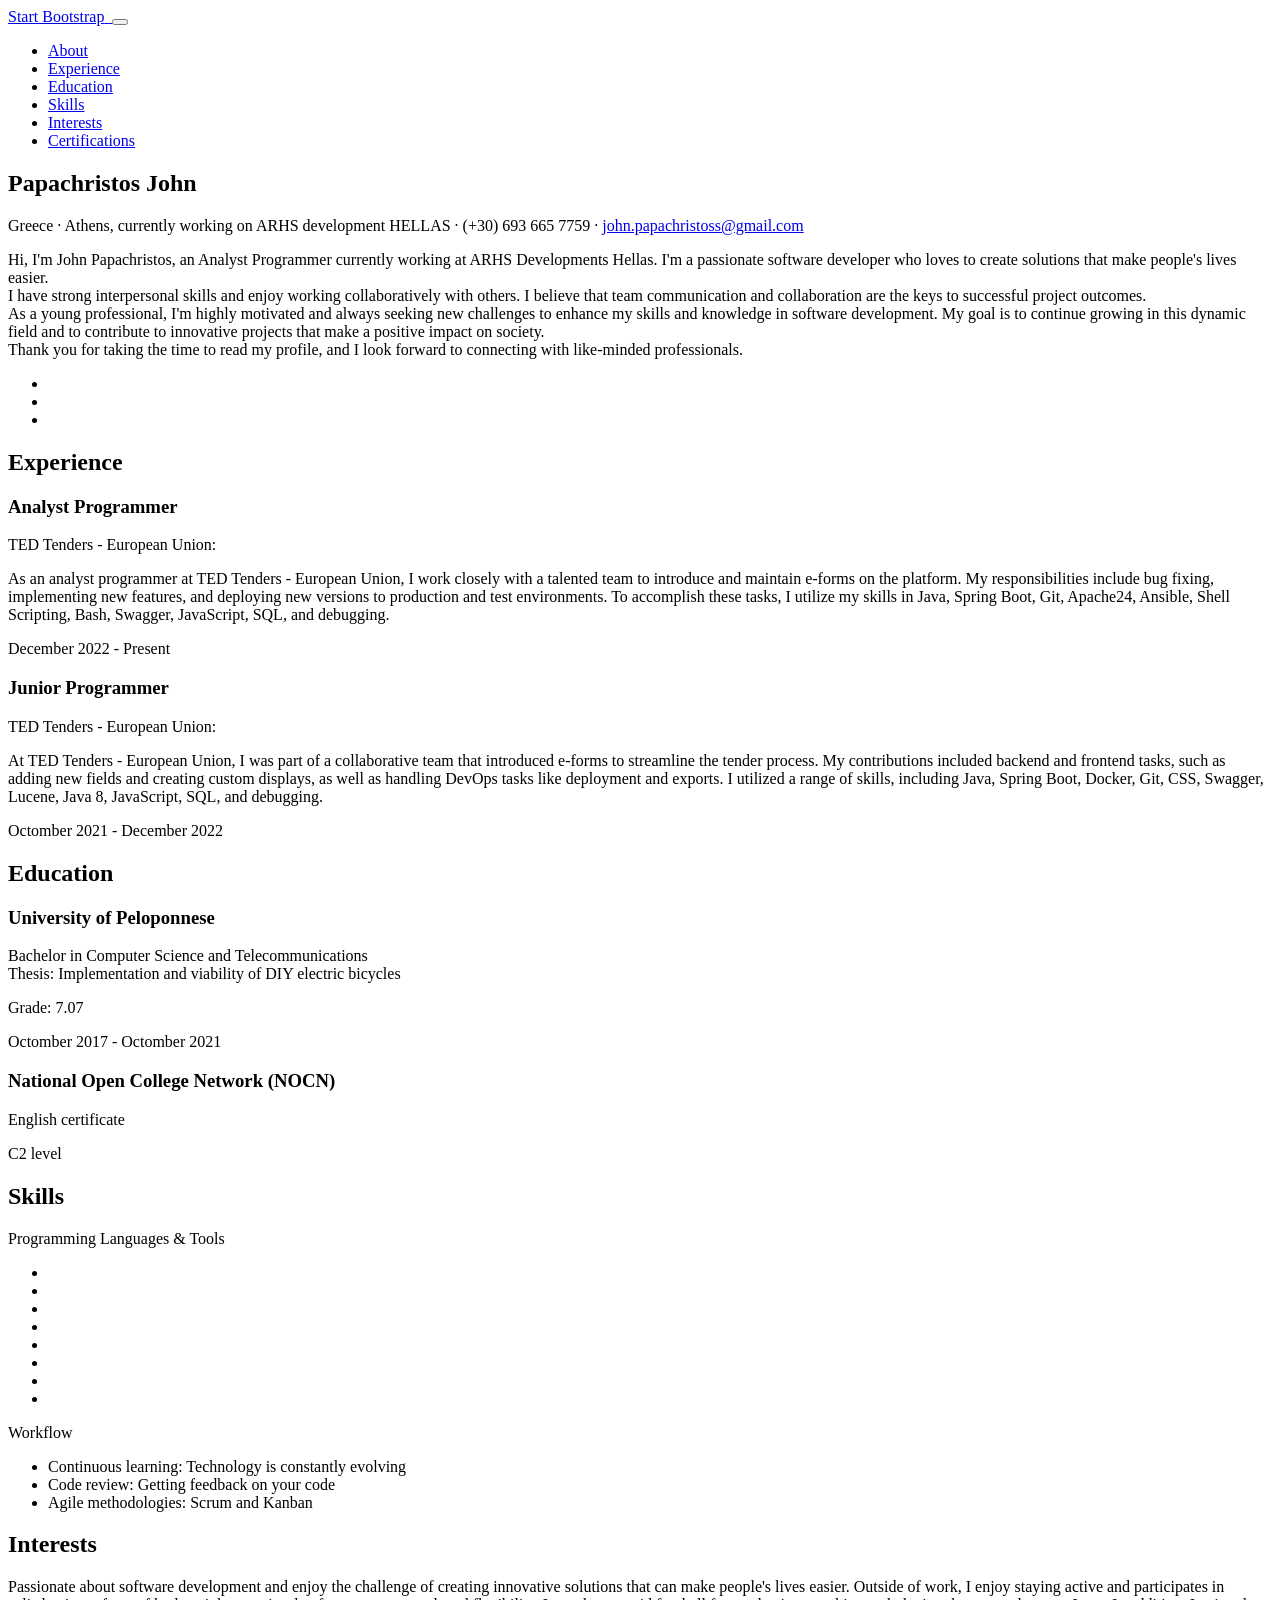
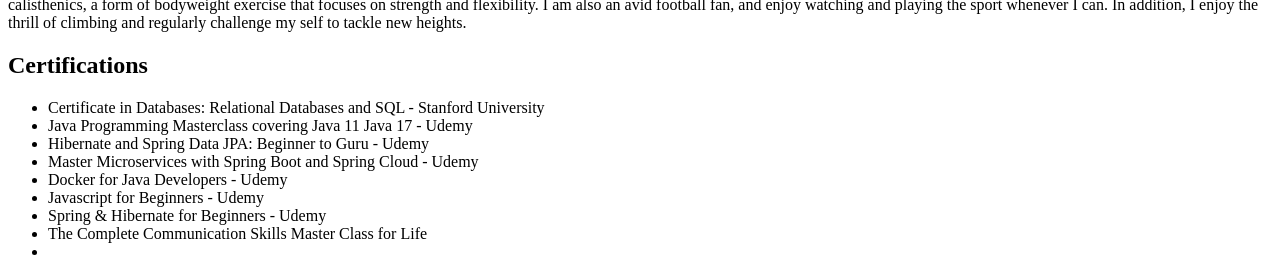
==== index.html @ 92bf46fe "Add files via upload" ====
<!DOCTYPE html>
<html lang="en">

  <head>

    <meta charset="utf-8">
    <meta name="viewport" content="width=device-width, initial-scale=1, shrink-to-fit=no">
    <meta name="description" content="">
    <meta name="author" content="">

    <link rel="shortcut icon" href="img/Header.png" type="image/png"/>
	<title>John Papachristos</title>

    <!-- Bootstrap core CSS -->
    <link href="vendor/bootstrap/css/bootstrap.min.css" rel="stylesheet">

    <!-- Custom fonts for this template -->
    <link href="https://fonts.googleapis.com/css?family=Saira+Extra+Condensed:100,200,300,400,500,600,700,800,900" rel="stylesheet">
    <link href="https://fonts.googleapis.com/css?family=Open+Sans:300,300i,400,400i,600,600i,700,700i,800,800i" rel="stylesheet">
    <link href="vendor/font-awesome/css/font-awesome.min.css" rel="stylesheet">
    <link href="vendor/devicons/css/devicons.min.css" rel="stylesheet">
    <link href="vendor/simple-line-icons/css/simple-line-icons.css" rel="stylesheet">

    <!-- Custom styles for this template -->
    <link href="css/resume.min.css" rel="stylesheet">

  </head>

  <body id="page-top">

    <nav class="navbar navbar-expand-lg navbar-dark bg-primary fixed-top" id="sideNav">
      <a class="navbar-brand js-scroll-trigger" href="#page-top">
        <span class="d-block d-lg-none">Start Bootstrap</span>
        <span class="d-none d-lg-block">
          <img class="img-fluid img-profile rounded-circle mx-auto mb-2" src="img/profile.jpg" alt="">
        </span>
      </a>
      <button class="navbar-toggler" type="button" data-toggle="collapse" data-target="#navbarSupportedContent" aria-controls="navbarSupportedContent" aria-expanded="false" aria-label="Toggle navigation">
        <span class="navbar-toggler-icon"></span>
      </button>
      <div class="collapse navbar-collapse" id="navbarSupportedContent">
        <ul class="navbar-nav">
          <li class="nav-item">
            <a class="nav-link js-scroll-trigger" href="#about">About</a>
          </li>
          <li class="nav-item">
            <a class="nav-link js-scroll-trigger" href="#experience">Experience</a>
          </li>
          <li class="nav-item">
            <a class="nav-link js-scroll-trigger" href="#education">Education</a>
          </li>
          <li class="nav-item">
            <a class="nav-link js-scroll-trigger" href="#skills">Skills</a>
          </li>
          <li class="nav-item">
            <a class="nav-link js-scroll-trigger" href="#interests">Interests</a>
          </li>
          <li class="nav-item">
            <a class="nav-link js-scroll-trigger" href="#awards">Certifications</a>
          </li>
        </ul>
      </div>
    </nav>

    <div class="container-fluid p-0">

      <section class="resume-section p-3 p-lg-5 d-flex d-column" id="about">
        <div class="my-auto">
          <h1 class="mb-0">Papachristos
            <span class="text-primary">John</span>
          </h1>
          <div class="subheading mb-5">Greece · Athens, currently working on ARHS development HELLAS · (+30) 693 665 7759 ·
            <a href="mailto:name@email.com">john.papachristoss@gmail.com</a>
          </div>
          <p class="mb-5">Hi, I'm John Papachristos, an Analyst Programmer currently working at ARHS Developments Hellas. I'm a passionate software developer who loves to create solutions that make people's lives easier.<br>
			I have strong interpersonal skills and enjoy working collaboratively with others. I believe that team communication and collaboration are the keys to successful project outcomes.<br>
			As a young professional, I'm highly motivated and always seeking new challenges to enhance my skills and knowledge in software development. My goal is to continue growing in this dynamic field and to contribute to innovative projects that make a positive impact on society.<br>
			Thank you for taking the time to read my profile, and I look forward to connecting with like-minded professionals.</p>
          <ul class="list-inline list-social-icons mb-0">
            <li class="list-inline-item">
              <a href="https://twitter.com/JohnPapachrist9">
                <span class="fa-stack fa-lg">
                  <i class="fa fa-circle fa-stack-2x"></i>
                  <i class="fa fa-twitter fa-stack-1x fa-inverse"></i>
                </span>
              </a>
            </li>
            <li class="list-inline-item">
              <a href="https://www.linkedin.com/in/john-papachristos-a7b620218/">
                <span class="fa-stack fa-lg">
                  <i class="fa fa-circle fa-stack-2x"></i>
                  <i class="fa fa-linkedin fa-stack-1x fa-inverse"></i>
                </span>
              </a>
            </li>
            <li class="list-inline-item">
              <a href="https://github.com/JohnPapachristos">
                <span class="fa-stack fa-lg">
                  <i class="fa fa-circle fa-stack-2x"></i>
                  <i class="fa fa-github fa-stack-1x fa-inverse"></i>
                </span>
              </a>
            </li>
          </ul>
        </div>
      </section>

      <section class="resume-section p-3 p-lg-5 d-flex flex-column" id="experience">
        <div class="my-auto">
          <h2 class="mb-5">Experience</h2>

          <div class="resume-item d-flex flex-column flex-md-row mb-5">
            <div class="resume-content mr-auto">
              <h3 class="mb-0">Analyst Programmer</h3>
              <div class="subheading mb-3">TED Tenders - European Union:</div>
              <p>As an analyst programmer at TED Tenders - European Union, I work closely with a talented team to introduce and maintain e-forms on the platform. My responsibilities include bug fixing, implementing new features, and deploying new versions to production and test environments. To accomplish these tasks, I utilize my skills in Java, Spring Boot, Git, Apache24, Ansible, Shell Scripting, Bash, Swagger, JavaScript, SQL, and debugging.</p>
            </div>
            <div class="resume-date text-md-right">
              <span class="text-primary">December 2022 - Present</span>
            </div>
          </div>

          <div class="resume-item d-flex flex-column flex-md-row mb-5">
            <div class="resume-content mr-auto">
              <h3 class="mb-0">Junior Programmer</h3>
              <div class="subheading mb-3">TED Tenders - European Union:</div>
              <p>At TED Tenders - European Union, I was part of a collaborative team that introduced e-forms to streamline the tender process. My contributions included backend and frontend tasks, such as adding new fields and creating custom displays, as well as handling DevOps tasks like deployment and exports. I utilized a range of skills, including Java, Spring Boot, Docker, Git, CSS, Swagger, Lucene, Java 8, JavaScript, SQL, and debugging.</p>
            </div>
            <div class="resume-date text-md-right">
              <span class="text-primary">Octomber 2021 - December 2022</span>
            </div>
          </div>
		  
        </div>

      </section>

      <section class="resume-section p-3 p-lg-5 d-flex flex-column" id="education">
        <div class="my-auto">
          <h2 class="mb-5">Education</h2>

          <div class="resume-item d-flex flex-column flex-md-row mb-5">
            <div class="resume-content mr-auto">
              <h3 class="mb-0">University of Peloponnese</h3>
              <div class="subheading mb-3">Bachelor in Computer Science and Telecommunications</div>
              <div>Thesis: Implementation and viability of DIY electric bicycles</div>
              <p>Grade: 7.07</p>
            </div>
            <div class="resume-date text-md-right">
              <span class="text-primary">Octomber 2017 - Octomber 2021</span>
            </div>
          </div>

          <div class="resume-item d-flex flex-column flex-md-row">
            <div class="resume-content mr-auto">
              <h3 class="mb-0">National Open College Network (NOCN)</h3>
              <div class="subheading mb-3">English certificate</div>
              <p>C2 level</p>
            </div>
          </div>

        </div>
      </section>

      <section class="resume-section p-3 p-lg-5 d-flex flex-column" id="skills">
        <div class="my-auto">
          <h2 class="mb-5">Skills</h2>

          <div class="subheading mb-3">Programming Languages &amp; Tools</div>
          <ul class="list-inline list-icons">
			<li class="list-inline-item">
              <i class="devicons devicons-java"></i>
            </li>
			<li class="list-inline-item">
              <i class="devicons devicons-mysql"></i>
            </li>
            <li class="list-inline-item">
              <i class="devicons devicons-html5"></i>
            </li>
            <li class="list-inline-item">
              <i class="devicons devicons-css3"></i>
            </li>
            <li class="list-inline-item">
              <i class="devicons devicons-javascript"></i>
            </li>
            <li class="list-inline-item">
              <i class="devicons devicons-jquery"></i>
            </li>
			<li class="list-inline-item">
              <i class="devicons devicons-eclipse"></i>
            </li>
			<li class="list-inline-item">
              <i class="devicons devicons-intellij"></i>
            </li>
          </ul>

          <div class="subheading mb-3">Workflow</div>
          <ul class="fa-ul mb-0">
            <li>
              <i class="fa-li fa fa-check"></i>
              Continuous learning: Technology is constantly evolving</li>
            <li>
              <i class="fa-li fa fa-check"></i>
              Code review: Getting feedback on your code</li>
            <li>
              <i class="fa-li fa fa-check"></i>
              Agile methodologies: Scrum and Kanban</li>
          </ul>
        </div>
      </section>

      <section class="resume-section p-3 p-lg-5 d-flex flex-column" id="interests">
        <div class="my-auto">
          <h2 class="mb-5">Interests</h2>
          <p>Passionate about software development and enjoy the challenge of creating innovative solutions that can make people's lives easier. Outside of work, I enjoy staying active and participates in calisthenics, a form of bodyweight exercise that focuses on strength and flexibility. I am also an avid football fan, and enjoy watching and playing the sport whenever I can. In addition, I enjoy the thrill of climbing and regularly challenge my self to tackle new heights.</p>
        </div>
      </section>

      <section class="resume-section p-3 p-lg-5 d-flex flex-column" id="awards">
        <div class="my-auto">
          <h2 class="mb-5">Certifications</h2>
          <ul class="fa-ul mb-0">
            <li>
              <i class="fa-li fa fa-trophy text-warning"></i>
              Certificate in Databases: Relational Databases and SQL - Stanford University</li>
            <li>
              <i class="fa-li fa fa-trophy text-warning"></i>
              Java Programming Masterclass covering Java 11 Java 17 - Udemy</li>
			 <li>
			  <i class="fa-li fa fa-trophy text-warning"></i>
              Hibernate and Spring Data JPA: Beginner to Guru - Udemy</li>
			 <li>
              <i class="fa-li fa fa-trophy text-warning"></i>
              Master Microservices with Spring Boot and Spring Cloud - Udemy</li>
			 <li>
              <i class="fa-li fa fa-trophy text-warning"></i>
              Docker for Java Developers - Udemy</li>
			 <li>
              <i class="fa-li fa fa-trophy text-warning"></i>
              Javascript for Beginners - Udemy</li>
			  <li>
              <i class="fa-li fa fa-trophy text-warning"></i>
              Spring & Hibernate for Beginners - Udemy</li>
			  <li>
              <i class="fa-li fa fa-trophy text-warning"></i>
              The Complete Communication Skills Master Class for Life</li>
			  <li>
          </ul>
        </div>
      </section>

    </div>

    <!-- Bootstrap core JavaScript -->
    <script src="vendor/jquery/jquery.min.js"></script>
    <script src="vendor/bootstrap/js/bootstrap.bundle.min.js"></script>

    <!-- Plugin JavaScript -->
    <script src="vendor/jquery-easing/jquery.easing.min.js"></script>

    <!-- Custom scripts for this template -->
    <script src="js/resume.min.js"></script>

  </body>

</html>
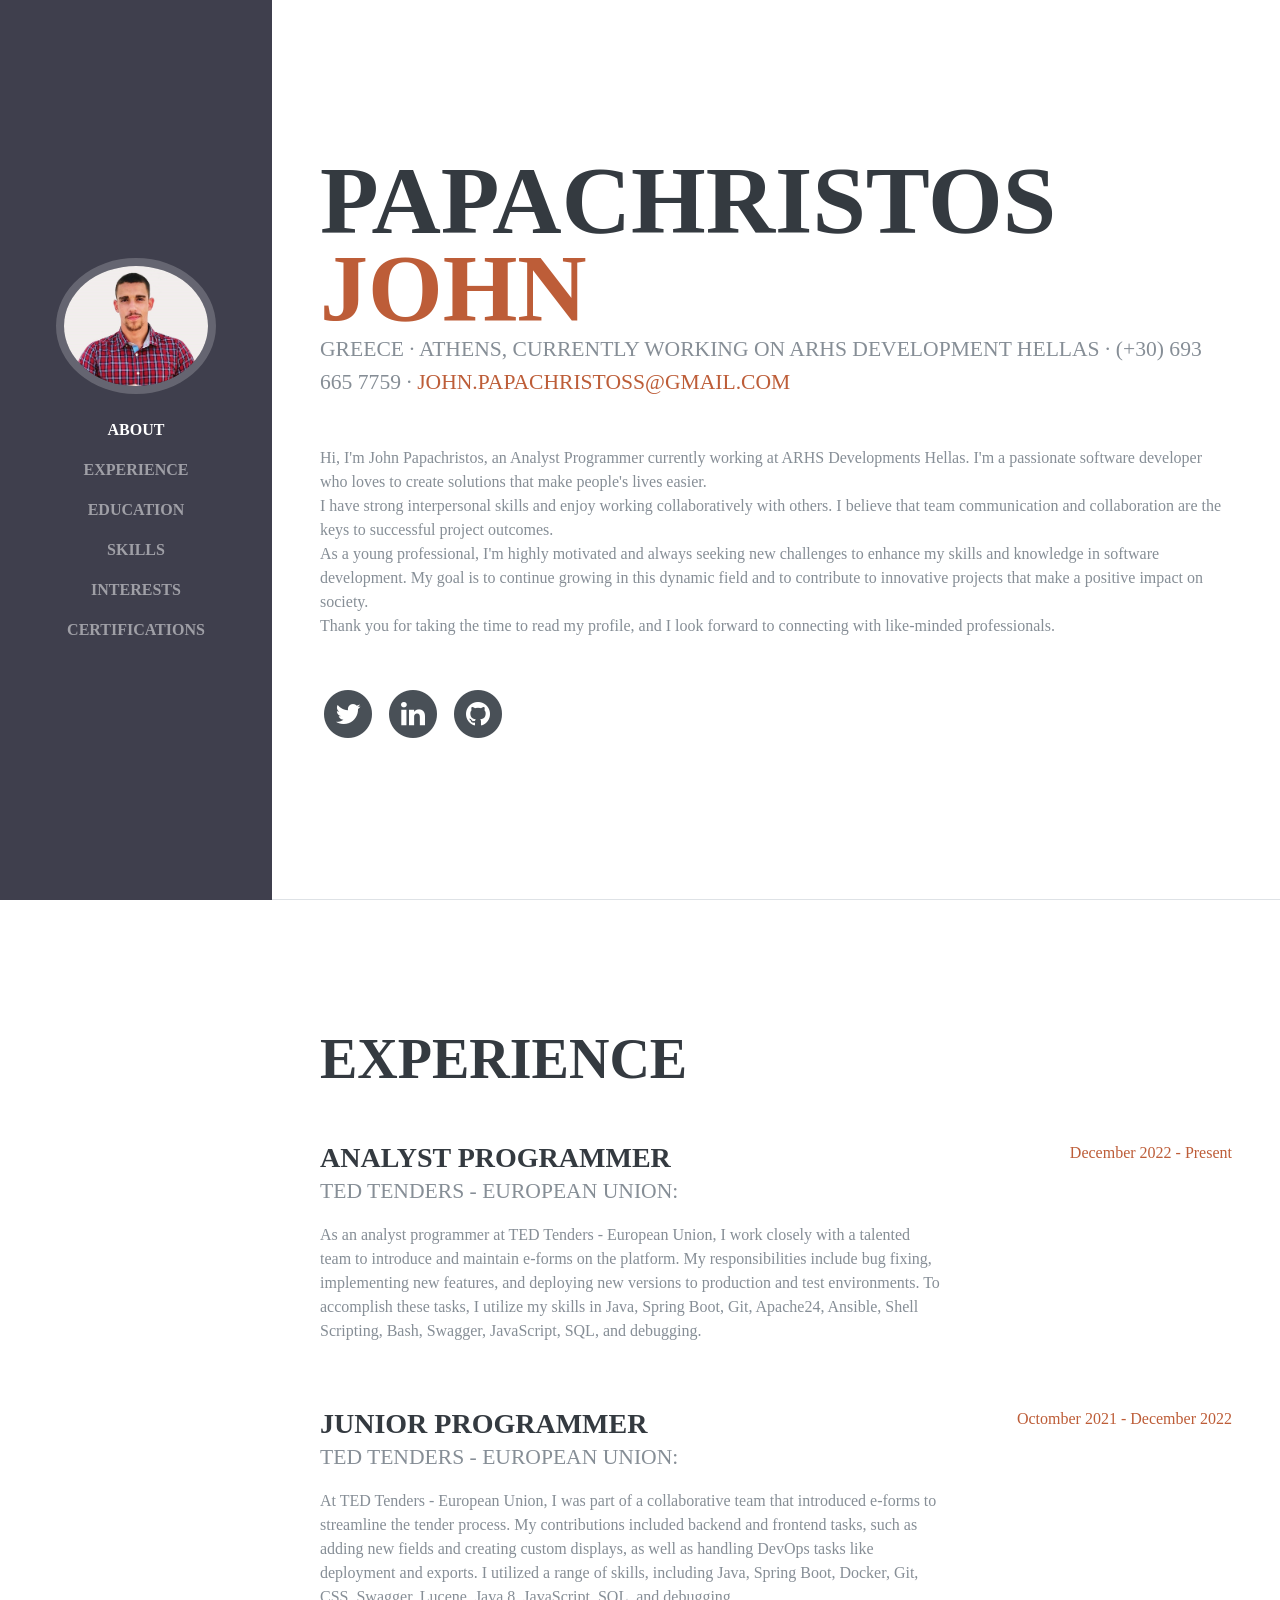
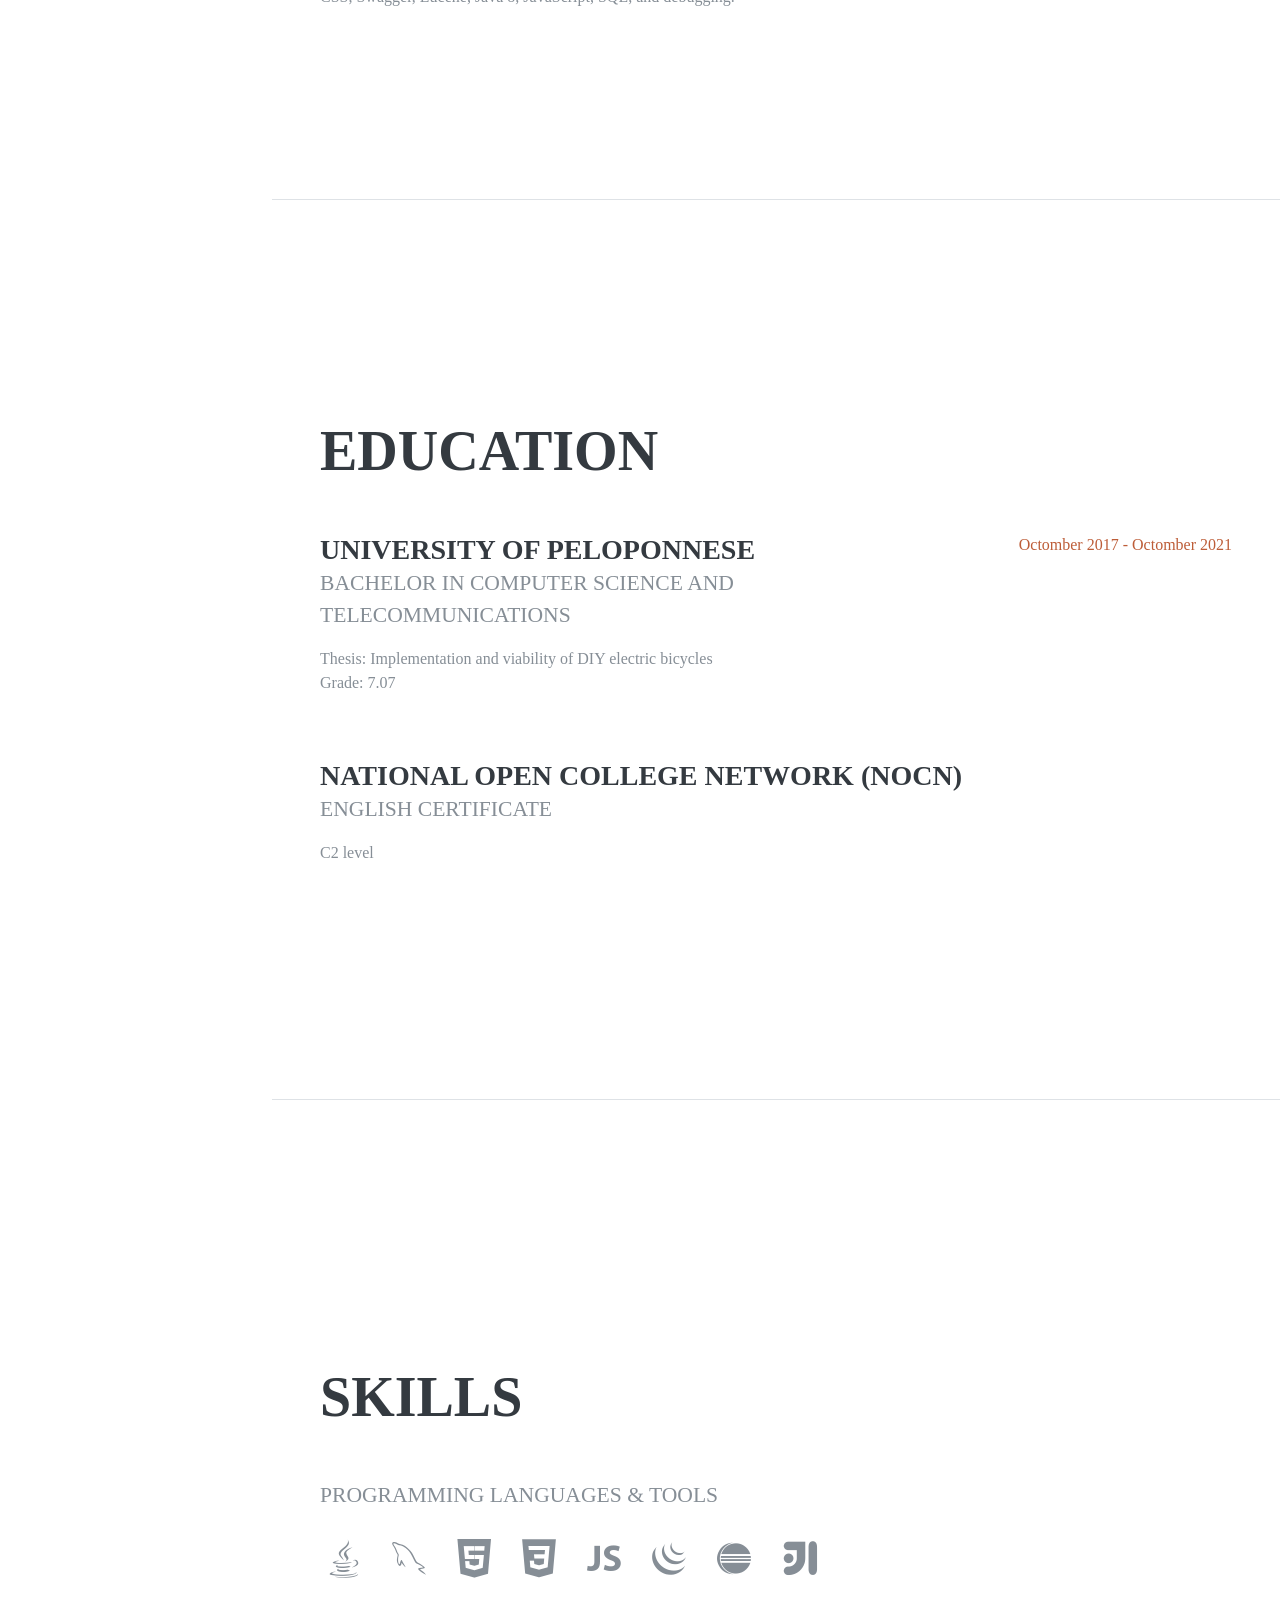
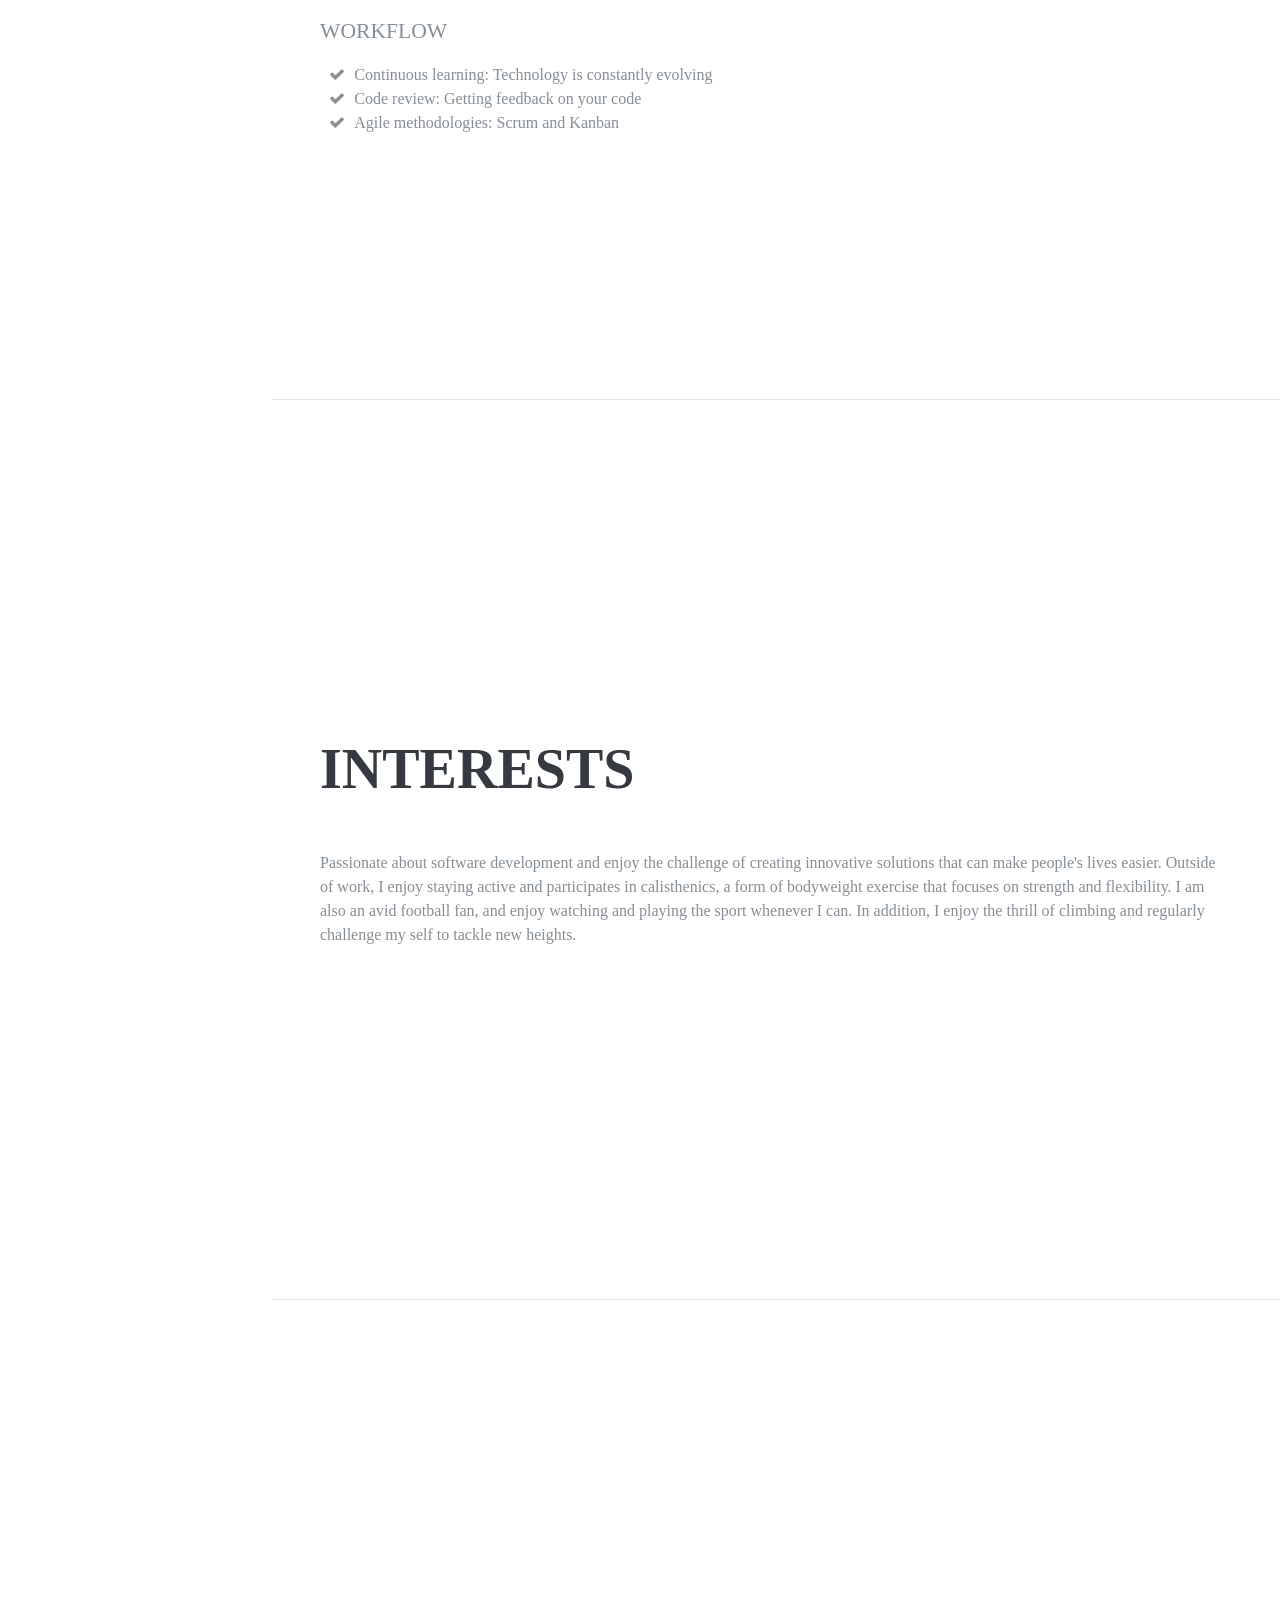
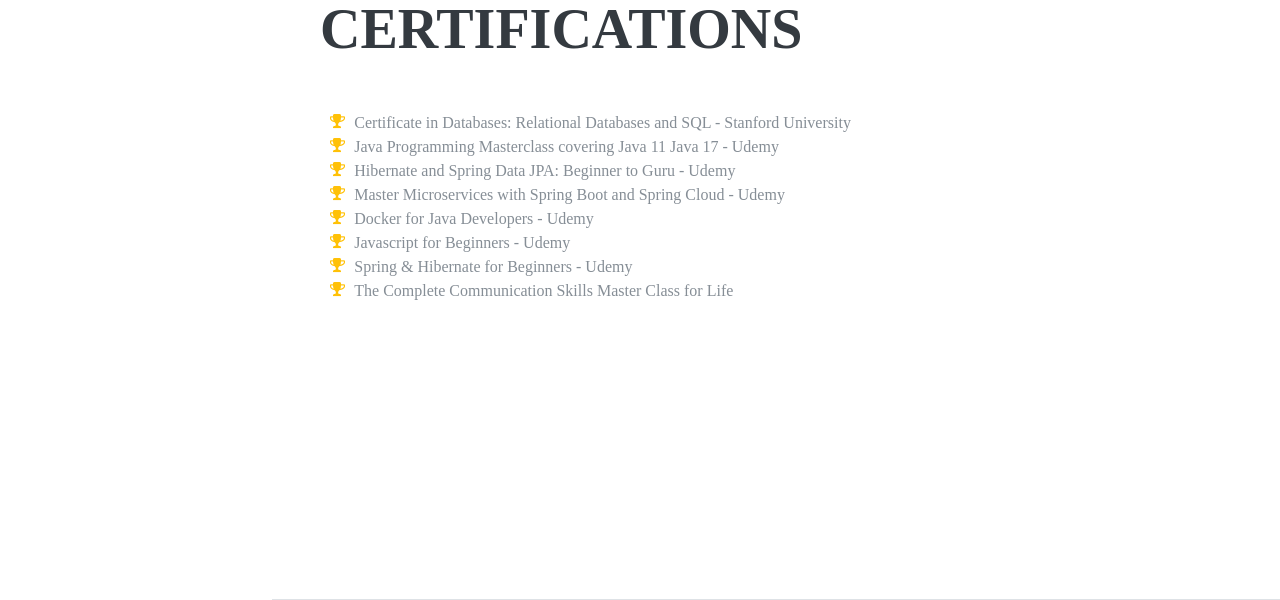
==== commit 8ef563b6: "Add files via upload" ====
--- a/index.html
+++ b/index.html
@@ -30,7 +30,7 @@
 
     <nav class="navbar navbar-expand-lg navbar-dark bg-primary fixed-top" id="sideNav">
       <a class="navbar-brand js-scroll-trigger" href="#page-top">
-        <span class="d-block d-lg-none">Start Bootstrap</span>
+        <span class="d-block d-lg-none">John Papachristos portfolio</span>
         <span class="d-none d-lg-block">
           <img class="img-fluid img-profile rounded-circle mx-auto mb-2" src="img/profile.jpg" alt="">
         </span>
--- a/vendor/devicons/css/devicons.min.css
+++ b/vendor/devicons/css/devicons.min.css
@@ -0,0 +1,4 @@
+/*!
+ *  Devicons 1.8.0 made by Theodore Vorillas / http://vorillaz.com 
+ */
+@font-face{font-family:devicons;src:url(../fonts/devicons.eot?xqxft6);src:url(../fonts/devicons.eot?#iefixxqxft6) format("embedded-opentype"),url(../fonts/devicons.woff?xqxft6) format("woff"),url(../fonts/devicons.ttf?xqxft6) format("truetype"),url(../fonts/devicons.svg?xqxft6#devicons) format("svg");font-weight:400;font-style:normal}.devicons{font-family:devicons;speak:none;font-style:normal;font-weight:400;font-variant:normal;text-transform:none;line-height:1;-webkit-font-smoothing:antialiased;-moz-osx-font-smoothing:grayscale}.devicons-git:before{content:"\e602"}.devicons-git_compare:before{content:"\e628"}.devicons-git_branch:before{content:"\e625"}.devicons-git_commit:before{content:"\e629"}.devicons-git_pull_request:before{content:"\e626"}.devicons-git_merge:before{content:"\e627"}.devicons-bitbucket:before{content:"\e603"}.devicons-github_alt:before{content:"\e608"}.devicons-github_badge:before{content:"\e609"}.devicons-github:before{content:"\e60a"}.devicons-github_full:before{content:"\e617"}.devicons-java:before{content:"\e638"}.devicons-ruby:before{content:"\e639"}.devicons-scala:before{content:"\e637"}.devicons-python:before{content:"\e63c"}.devicons-go:before{content:"\e624"}.devicons-ruby_on_rails:before{content:"\e63b"}.devicons-django:before{content:"\e61d"}.devicons-markdown:before{content:"\e63e"}.devicons-php:before{content:"\e63d"}.devicons-mysql:before{content:"\e604"}.devicons-streamline:before{content:"\e605"}.devicons-database:before{content:"\e606"}.devicons-laravel:before{content:"\e63f"}.devicons-javascript:before{content:"\e64e"}.devicons-angular:before{content:"\e653"}.devicons-backbone:before{content:"\e652"}.devicons-coffeescript:before{content:"\e651"}.devicons-jquery:before{content:"\e650"}.devicons-modernizr:before{content:"\e620"}.devicons-jquery_ui:before{content:"\e654"}.devicons-ember:before{content:"\e61b"}.devicons-dojo:before{content:"\e61c"}.devicons-nodejs:before{content:"\e619"}.devicons-nodejs_small:before{content:"\e618"}.devicons-javascript_shield:before{content:"\e64f"}.devicons-bootstrap:before{content:"\e647"}.devicons-sass:before{content:"\e64b"}.devicons-css3_full:before{content:"\e64a"}.devicons-css3:before{content:"\e649"}.devicons-html5:before{content:"\e636"}.devicons-html5_multimedia:before{content:"\e632"}.devicons-html5_device_access:before{content:"\e633"}.devicons-html5_3d_effects:before{content:"\e635"}.devicons-html5_connectivity:before{content:"\e634"}.devicons-ghost_small:before{content:"\e614"}.devicons-ghost:before{content:"\e61f"}.devicons-magento:before{content:"\e640"}.devicons-joomla:before{content:"\e641"}.devicons-jekyll_small:before{content:"\e60d"}.devicons-drupal:before{content:"\e642"}.devicons-wordpress:before{content:"\e60b"}.devicons-grunt:before{content:"\e64c"}.devicons-bower:before{content:"\e64d"}.devicons-npm:before{content:"\e61e"}.devicons-yahoo_small:before{content:"\e62b"}.devicons-yahoo:before{content:"\e615"}.devicons-bing_small:before{content:"\e600"}.devicons-windows:before{content:"\e60f"}.devicons-linux:before{content:"\e612"}.devicons-ubuntu:before{content:"\e63a"}.devicons-android:before{content:"\e60e"}.devicons-apple:before{content:"\e611"}.devicons-appstore:before{content:"\e613"}.devicons-phonegap:before{content:"\e630"}.devicons-blackberry:before{content:"\e623"}.devicons-stackoverflow:before{content:"\e610"}.devicons-techcrunch:before{content:"\e62c"}.devicons-codrops:before{content:"\e62f"}.devicons-css_tricks:before{content:"\e601"}.devicons-smashing_magazine:before{content:"\e62d"}.devicons-netmagazine:before{content:"\e62e"}.devicons-codepen:before{content:"\e616"}.devicons-cssdeck:before{content:"\e62a"}.devicons-hackernews:before{content:"\e61a"}.devicons-dropbox:before{content:"\e607"}.devicons-google_drive:before{content:"\e631"}.devicons-visualstudio:before{content:"\e60c"}.devicons-unity_small:before{content:"\e621"}.devicons-raspberry_pi:before{content:"\e622"}.devicons-chrome:before{content:"\e643"}.devicons-ie:before{content:"\e644"}.devicons-firefox:before{content:"\e645"}.devicons-opera:before{content:"\e646"}.devicons-safari:before{content:"\e648"}.devicons-swift:before{content:"\e655"}.devicons-symfony:before{content:"\e656"}.devicons-symfony_badge:before{content:"\e657"}.devicons-less:before{content:"\e658"}.devicons-stylus:before{content:"\e659"}.devicons-trello:before{content:"\e65a"}.devicons-atlassian:before{content:"\e65b"}.devicons-jira:before{content:"\e65c"}.devicons-envato:before{content:"\e65d"}.devicons-snap_svg:before{content:"\e65e"}.devicons-raphael:before{content:"\e65f"}.devicons-google_analytics:before{content:"\e660"}.devicons-compass:before{content:"\e661"}.devicons-onedrive:before{content:"\e662"}.devicons-gulp:before{content:"\e663"}.devicons-atom:before{content:"\e664"}.devicons-cisco:before{content:"\e665"}.devicons-nancy:before{content:"\e666"}.devicons-clojure:before{content:"\e668"}.devicons-clojure_alt:before{content:"\e66a"}.devicons-perl:before{content:"\e669"}.devicons-celluloid:before{content:"\e66b"}.devicons-w3c:before{content:"\e66c"}.devicons-redis:before{content:"\e66d"}.devicons-postgresql:before{content:"\e66e"}.devicons-webplatform:before{content:"\e66f"}.devicons-jenkins:before{content:"\e667"}.devicons-requirejs:before{content:"\e670"}.devicons-opensource:before{content:"\e671"}.devicons-typo3:before{content:"\e672"}.devicons-uikit:before{content:"\e673"}.devicons-doctrine:before{content:"\e674"}.devicons-groovy:before{content:"\e675"}.devicons-nginx:before{content:"\e676"}.devicons-haskell:before{content:"\e677"}.devicons-zend:before{content:"\e678"}.devicons-gnu:before{content:"\e679"}.devicons-yeoman:before{content:"\e67a"}.devicons-heroku:before{content:"\e67b"}.devicons-debian:before{content:"\e67d"}.devicons-travis:before{content:"\e67e"}.devicons-dotnet:before{content:"\e67f"}.devicons-codeigniter:before{content:"\e680"}.devicons-javascript_badge:before{content:"\e681"}.devicons-yii:before{content:"\e682"}.devicons-msql_server:before{content:"\e67c"}.devicons-composer:before{content:"\e683"}.devicons-krakenjs_badge:before{content:"\e684"}.devicons-krakenjs:before{content:"\e685"}.devicons-mozilla:before{content:"\e686"}.devicons-firebase:before{content:"\e687"}.devicons-sizzlejs:before{content:"\e688"}.devicons-creativecommons:before{content:"\e689"}.devicons-creativecommons_badge:before{content:"\e68a"}.devicons-mitlicence:before{content:"\e68b"}.devicons-senchatouch:before{content:"\e68c"}.devicons-bugsense:before{content:"\e68d"}.devicons-extjs:before{content:"\e68e"}.devicons-mootools_badge:before{content:"\e68f"}.devicons-mootools:before{content:"\e690"}.devicons-ruby_rough:before{content:"\e691"}.devicons-komodo:before{content:"\e692"}.devicons-coda:before{content:"\e693"}.devicons-bintray:before{content:"\e694"}.devicons-terminal:before{content:"\e695"}.devicons-code:before{content:"\e696"}.devicons-responsive:before{content:"\e697"}.devicons-dart:before{content:"\e698"}.devicons-aptana:before{content:"\e699"}.devicons-mailchimp:before{content:"\e69a"}.devicons-netbeans:before{content:"\e69b"}.devicons-dreamweaver:before{content:"\e69c"}.devicons-brackets:before{content:"\e69d"}.devicons-eclipse:before{content:"\e69e"}.devicons-cloud9:before{content:"\e69f"}.devicons-scrum:before{content:"\e6a0"}.devicons-prolog:before{content:"\e6a1"}.devicons-terminal_badge:before{content:"\e6a2"}.devicons-code_badge:before{content:"\e6a3"}.devicons-mongodb:before{content:"\e6a4"}.devicons-meteor:before{content:"\e6a5"}.devicons-meteorfull:before{content:"\e6a6"}.devicons-fsharp:before{content:"\e6a7"}.devicons-rust:before{content:"\e6a8"}.devicons-ionic:before{content:"\e6a9"}.devicons-sublime:before{content:"\e6aa"}.devicons-appcelerator:before{content:"\e6ab"}.devicons-asterisk:before{content:"\e6ac"}.devicons-aws:before{content:"\e6ad"}.devicons-digital-ocean:before{content:"\e6ae"}.devicons-dlang:before{content:"\e6af"}.devicons-docker:before{content:"\e6b0"}.devicons-erlang:before{content:"\e6b1"}.devicons-google-cloud-platform:before{content:"\e6b2"}.devicons-grails:before{content:"\e6b3"}.devicons-illustrator:before{content:"\e6b4"}.devicons-intellij:before{content:"\e6b5"}.devicons-materializecss:before{content:"\e6b6"}.devicons-openshift:before{content:"\e6b7"}.devicons-photoshop:before{content:"\e6b8"}.devicons-rackspace:before{content:"\e6b9"}.devicons-react:before{content:"\e6ba"}.devicons-redhat:before{content:"\e6bb"}.devicons-scriptcs:before{content:"\e6bc"}.devicons-sqllite:before{content:"\e6c4"}.devicons-vim:before{content:"\e6c5"}
--- a/css/resume.min.css
+++ b/css/resume.min.css
@@ -0,0 +1,5 @@
+/*!
+ * Start Bootstrap - Resume v4.0.0-beta.2 (https://startbootstrap.com/template-overviews/resume)
+ * Copyright 2013-2017 Start Bootstrap
+ * Licensed under MIT (https://github.com/BlackrockDigital/startbootstrap-resume/blob/master/LICENSE)
+ */body{font-family:'Open Sans',serif;padding-top:54px;color:#868e96}@media (min-width:992px){body{padding-top:0;padding-left:17rem}}h1,h2,h3,h4,h5,h6{font-family:'Saira Extra Condensed',serif;font-weight:700;text-transform:uppercase;color:#343a40}h1{font-size:6rem;line-height:5.5rem}h2{font-size:3.5rem}.subheading{text-transform:uppercase;font-weight:500;font-family:'Saira Extra Condensed',serif;font-size:1.35rem}.list-social-icons a{color:#495057}.list-social-icons a:hover{color:#bd5d38}.list-social-icons a .fa-lg{font-size:1.75rem}.list-icons{font-size:3rem}.list-icons .list-inline-item i:hover{color:#bd5d38}#sideNav .navbar-nav .nav-item .nav-link{font-weight:600;text-transform:uppercase}@media (min-width:992px){#sideNav{text-align:center;position:fixed;top:0;left:0;display:flex;flex-direction:column;width:17rem;height:100vh}#sideNav .navbar-brand{display:flex;margin:auto auto 0;padding:.5rem}#sideNav .navbar-brand .img-profile{max-width:10rem;max-height:10rem;border:.5rem solid rgba(255,255,255,.2)}#sideNav .navbar-collapse{display:flex;align-items:flex-start;flex-grow:0;width:100%;margin-bottom:auto}#sideNav .navbar-collapse .navbar-nav{flex-direction:column;width:100%}#sideNav .navbar-collapse .navbar-nav .nav-item{display:block}#sideNav .navbar-collapse .navbar-nav .nav-item .nav-link{display:block}}section.resume-section{border-bottom:1px solid #dee2e6;padding-top:5rem!important;padding-bottom:5rem!important}section.resume-section .resume-item .resume-date{min-width:none}@media (min-width:768px){section.resume-section{min-height:100vh}section.resume-section .resume-item .resume-date{min-width:18rem}}@media (min-width:992px){section.resume-section{padding-top:3rem!important;padding-bottom:3rem!important}}.bg-primary{background-color:#3f3f4d!important}.text-primary{color:#bd5d38!important}a{color:#bd5d38}a:active,a:focus,a:hover{color:#824027}
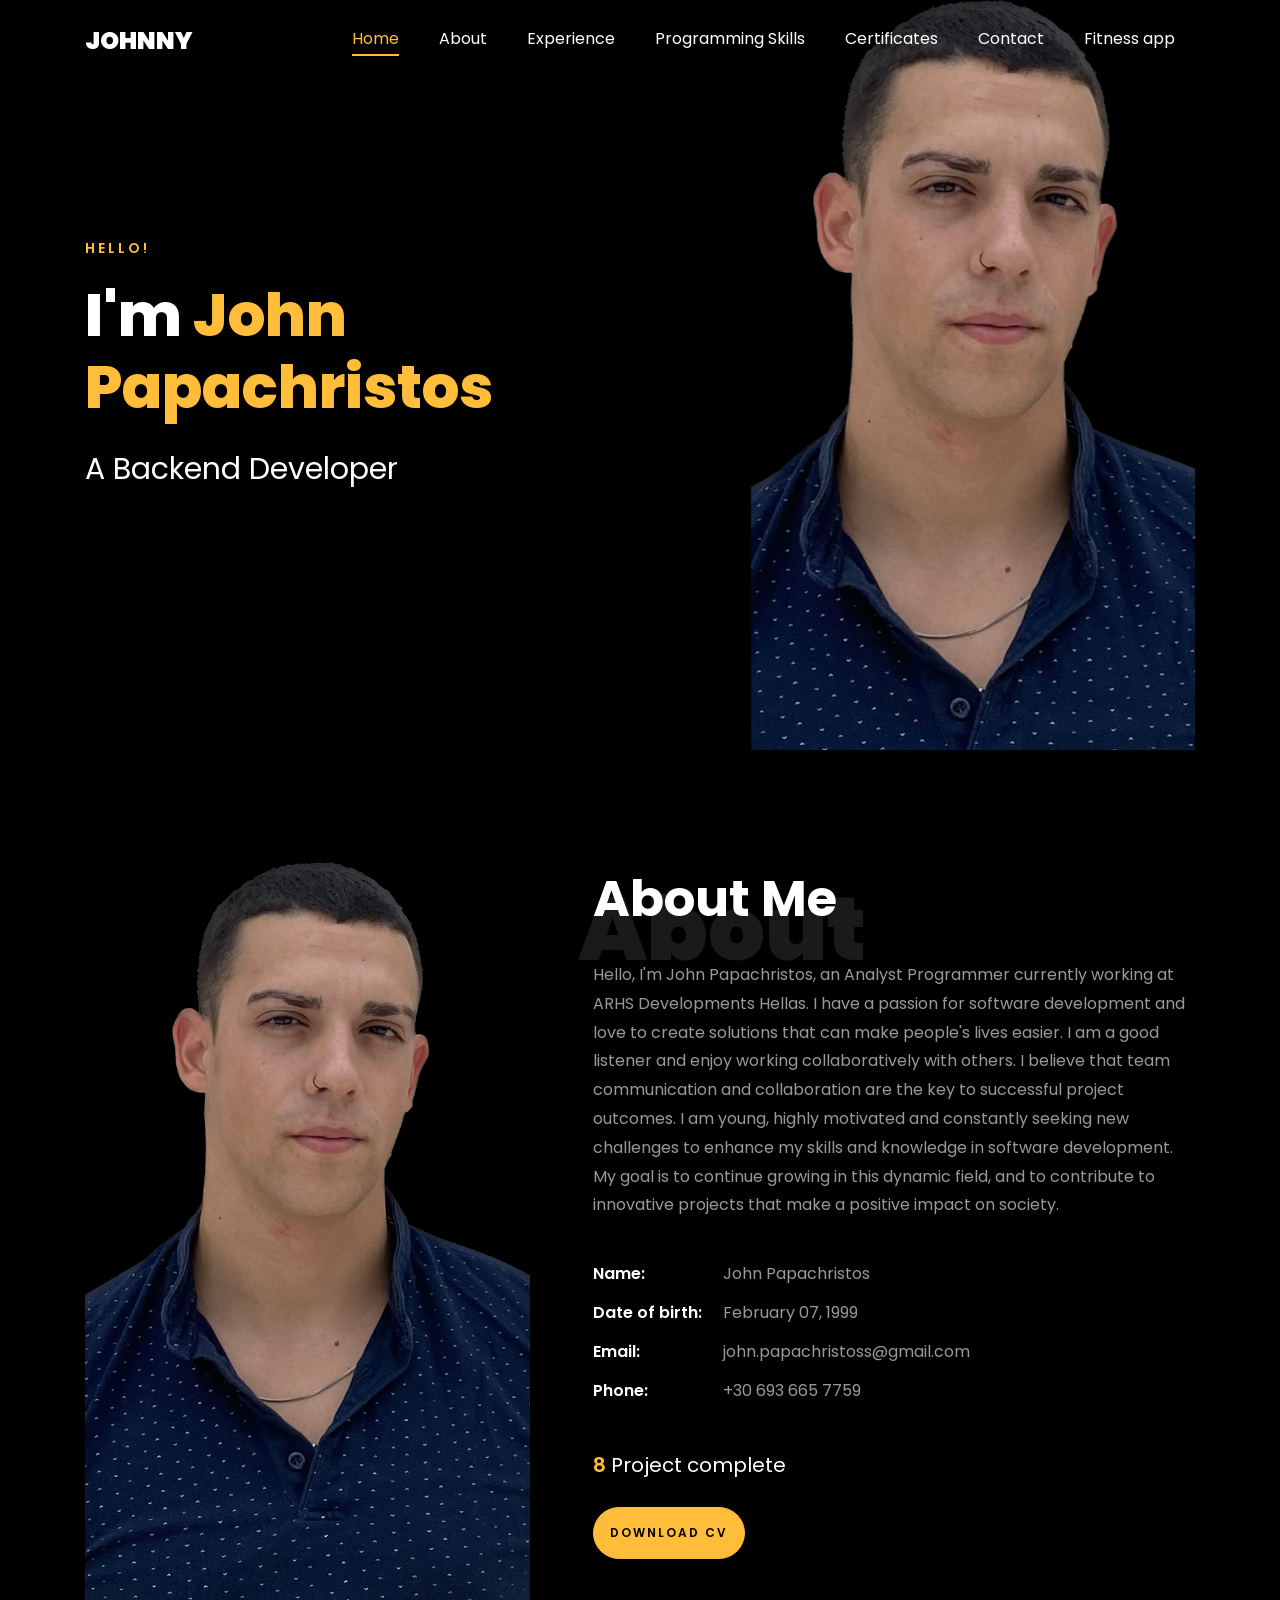
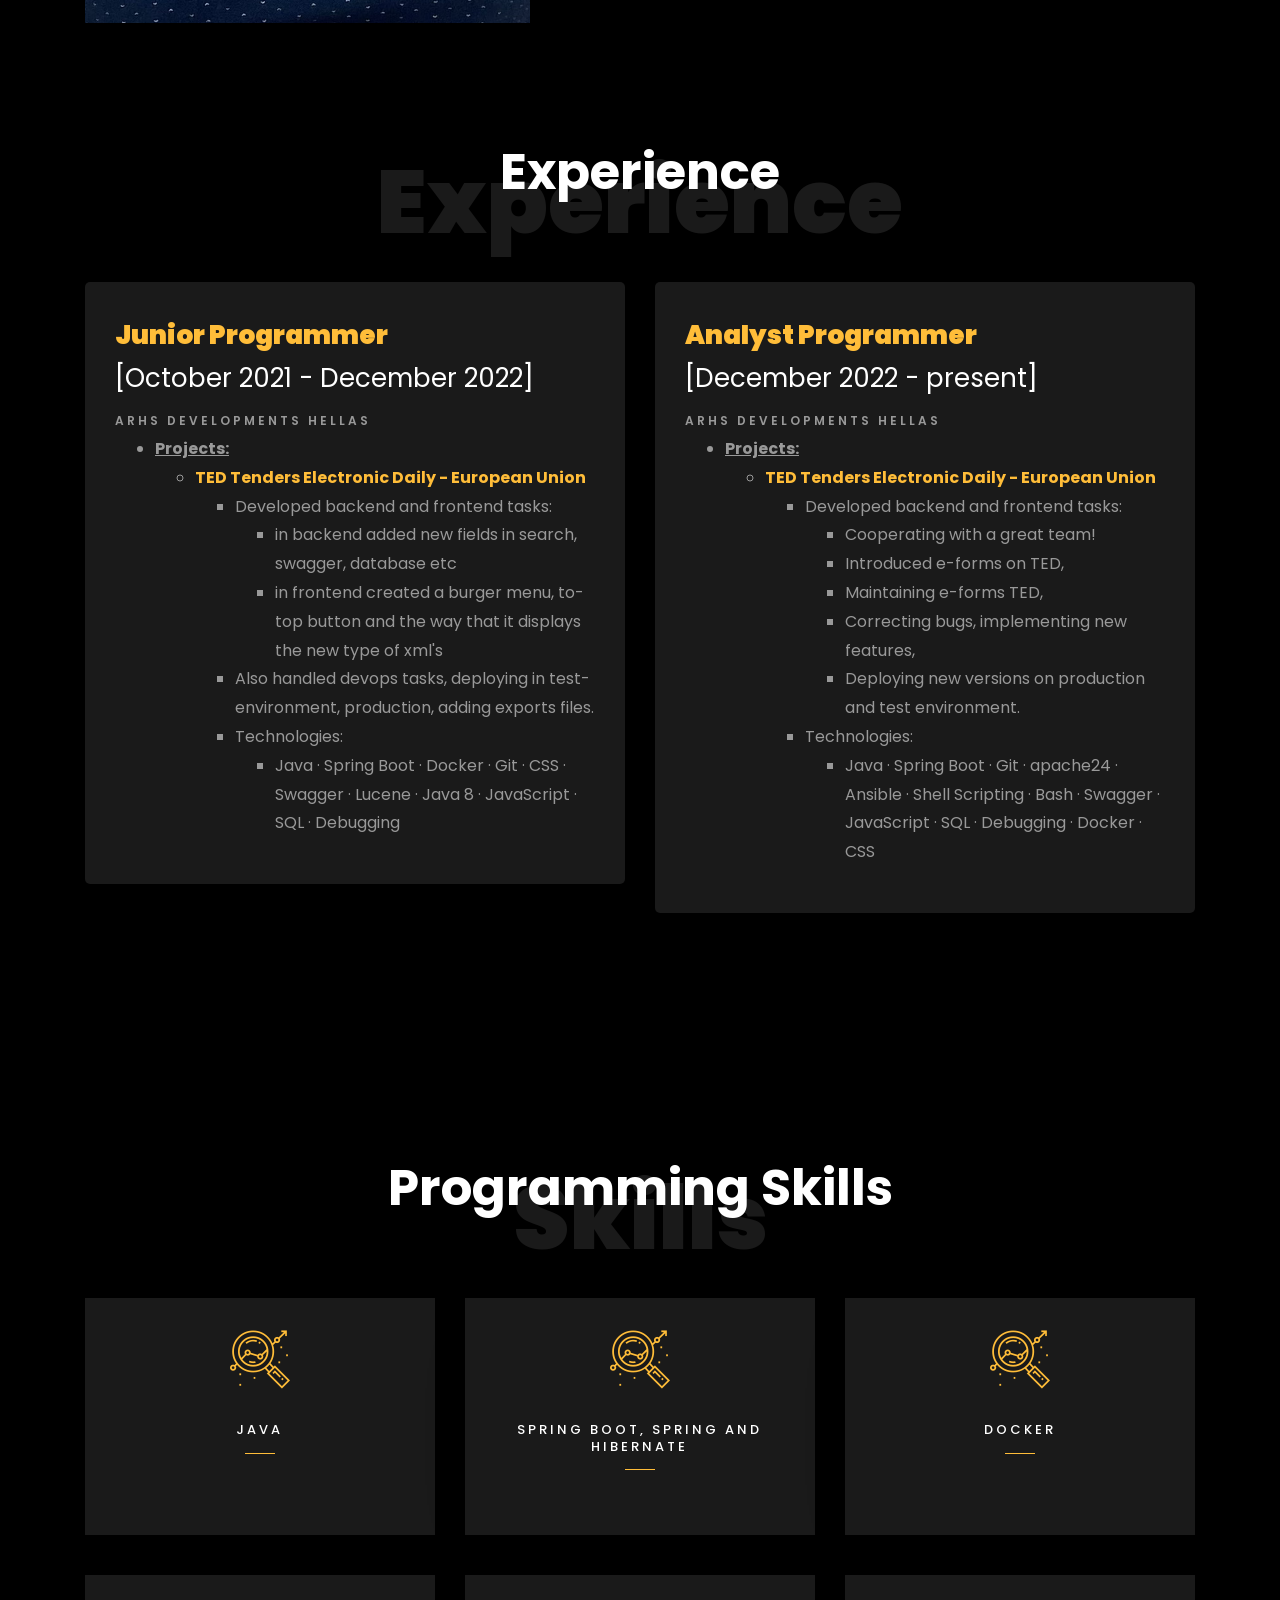
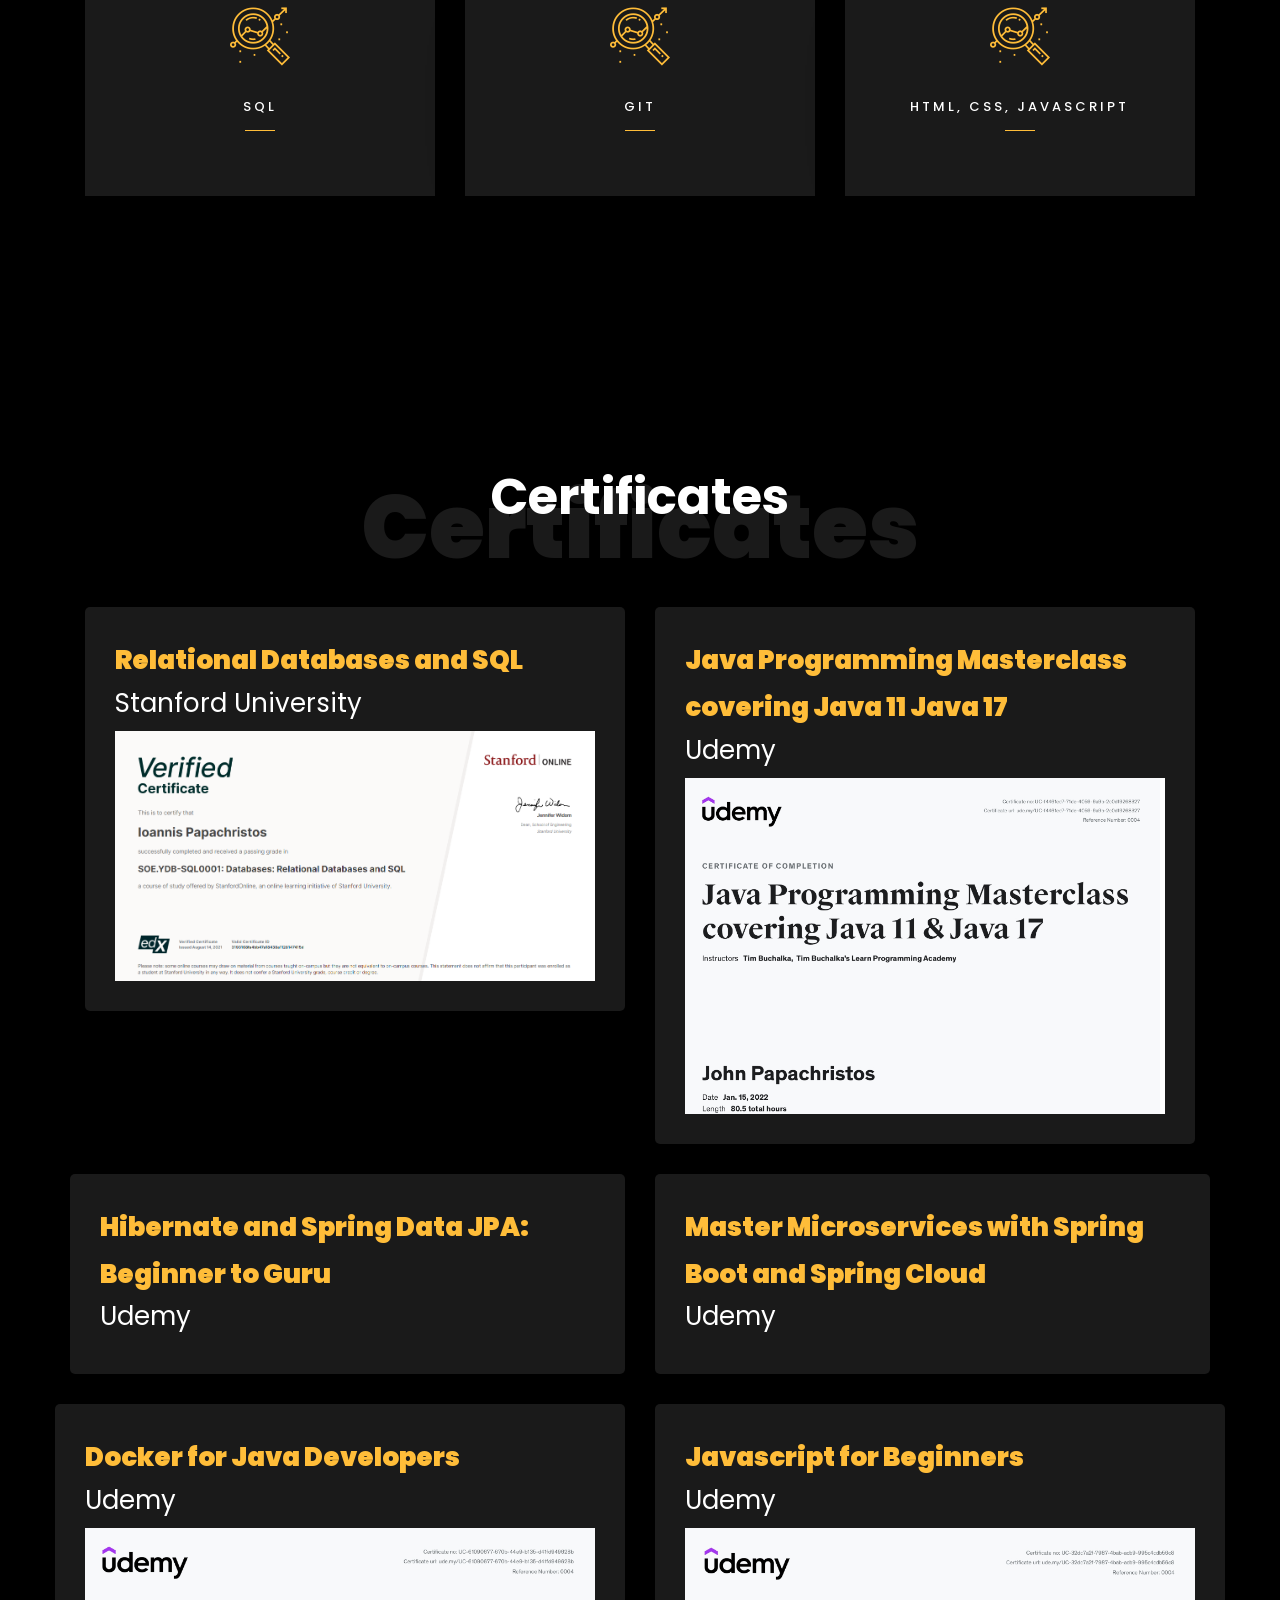
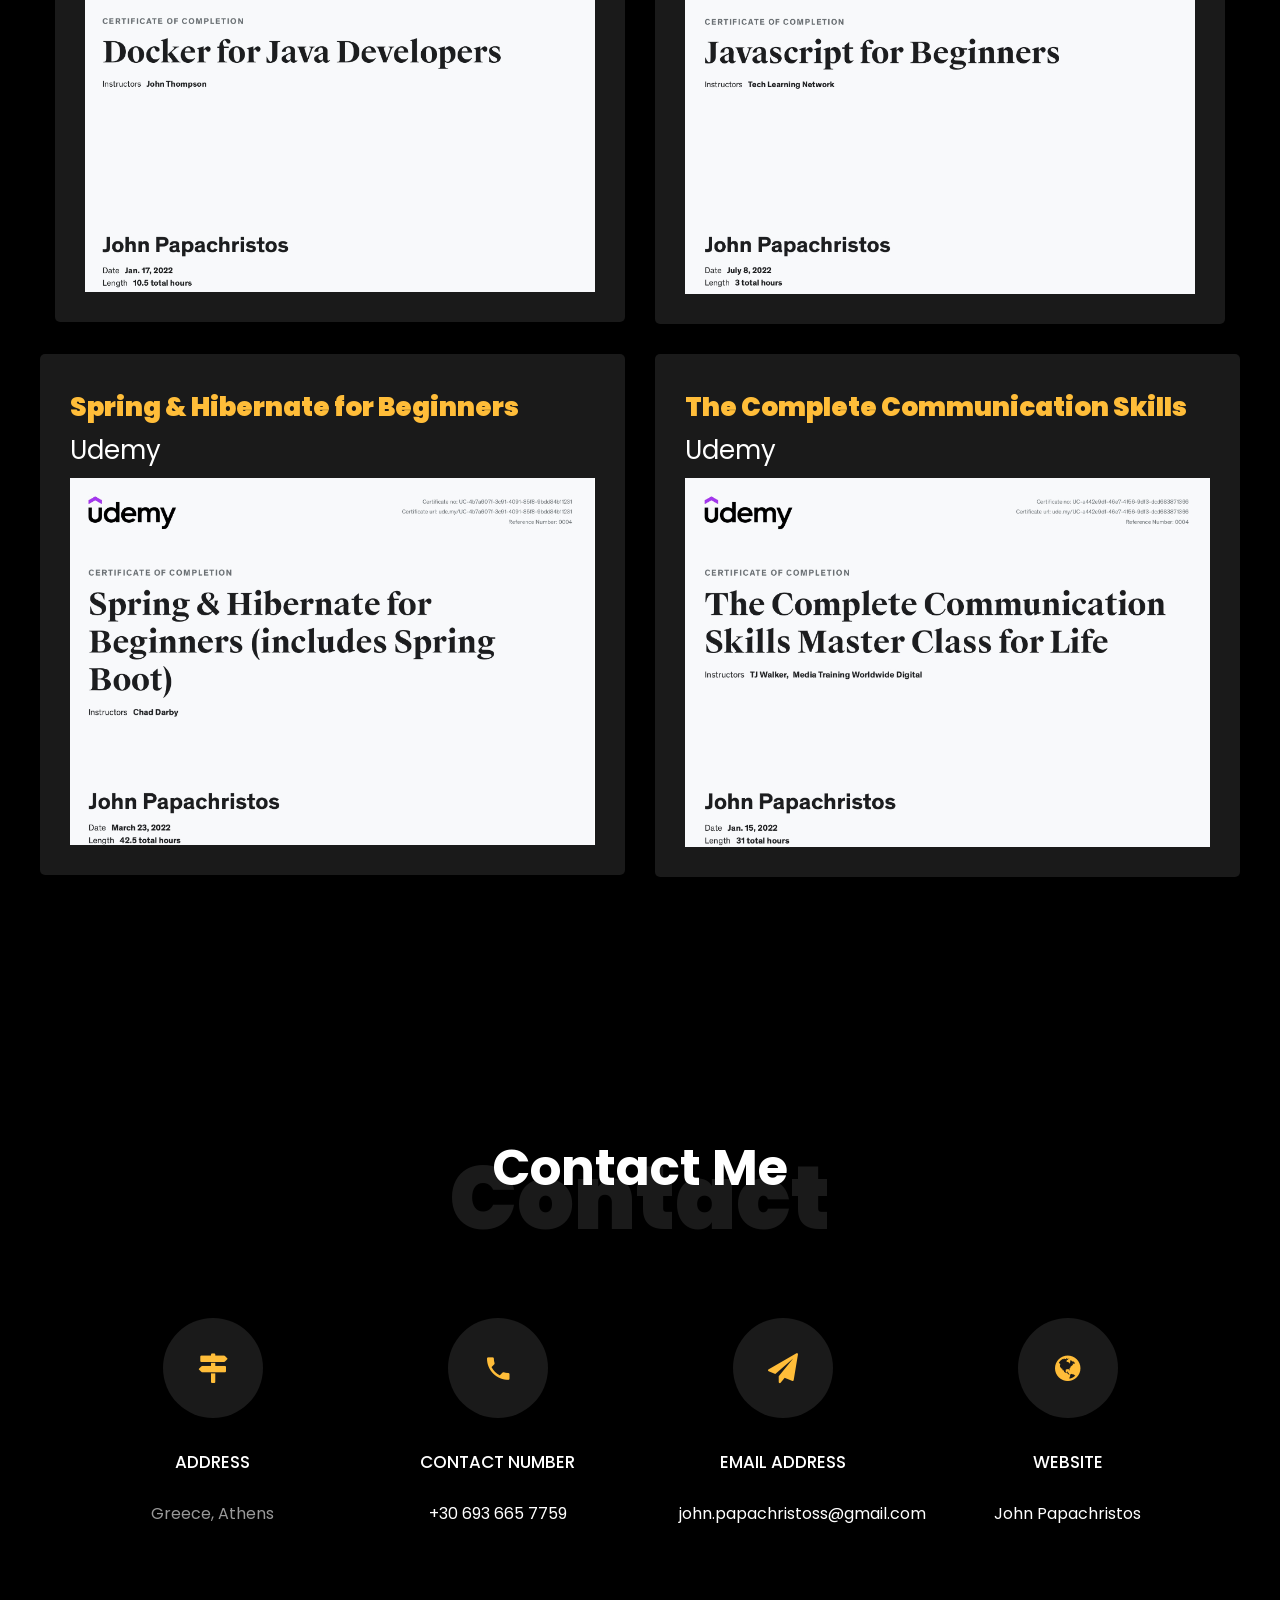
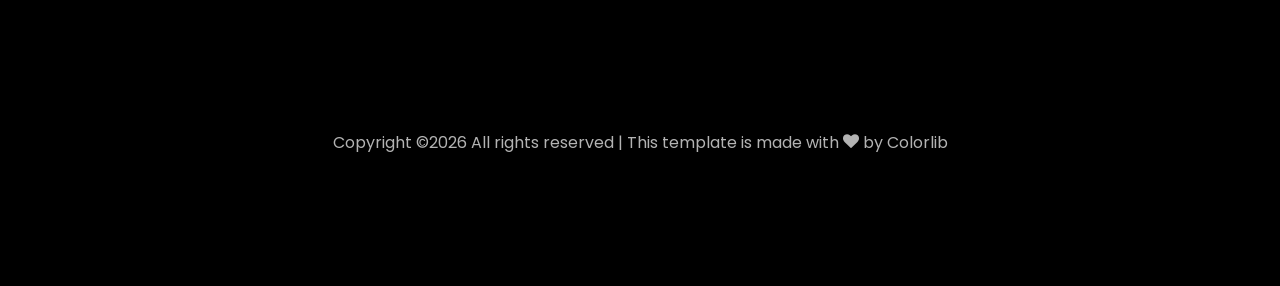
==== commit 5c07b929: "Add files via upload" ====
--- a/index.html
+++ b/index.html
@@ -1,266 +1,418 @@
 <!DOCTYPE html>
 <html lang="en">
-
   <head>
-
+	<link rel="shortcut icon" href="images/Header.png" type="image/png"/>
+    <title>John Papachristos - Portfolio</title>
     <meta charset="utf-8">
     <meta name="viewport" content="width=device-width, initial-scale=1, shrink-to-fit=no">
-    <meta name="description" content="">
-    <meta name="author" content="">
-
-    <link rel="shortcut icon" href="img/Header.png" type="image/png"/>
-	<title>John Papachristos</title>
-
-    <!-- Bootstrap core CSS -->
-    <link href="vendor/bootstrap/css/bootstrap.min.css" rel="stylesheet">
-
-    <!-- Custom fonts for this template -->
-    <link href="https://fonts.googleapis.com/css?family=Saira+Extra+Condensed:100,200,300,400,500,600,700,800,900" rel="stylesheet">
-    <link href="https://fonts.googleapis.com/css?family=Open+Sans:300,300i,400,400i,600,600i,700,700i,800,800i" rel="stylesheet">
-    <link href="vendor/font-awesome/css/font-awesome.min.css" rel="stylesheet">
-    <link href="vendor/devicons/css/devicons.min.css" rel="stylesheet">
-    <link href="vendor/simple-line-icons/css/simple-line-icons.css" rel="stylesheet">
-
-    <!-- Custom styles for this template -->
-    <link href="css/resume.min.css" rel="stylesheet">
-
+    
+    <link href="https://fonts.googleapis.com/css?family=Poppins:100,200,300,400,500,600,700,800,900" rel="stylesheet">
+
+    <link rel="stylesheet" href="css/open-iconic-bootstrap.min.css">
+    <link rel="stylesheet" href="css/animate.css">
+    
+    <link rel="stylesheet" href="css/owl.carousel.min.css">
+    <link rel="stylesheet" href="css/owl.theme.default.min.css">
+    <link rel="stylesheet" href="css/magnific-popup.css">
+
+    <link rel="stylesheet" href="css/aos.css">
+
+    <link rel="stylesheet" href="css/ionicons.min.css">
+    
+    <link rel="stylesheet" href="css/flaticon.css">
+    <link rel="stylesheet" href="css/icomoon.css">
+    <link rel="stylesheet" href="css/style.css">
   </head>
-
-  <body id="page-top">
-
-    <nav class="navbar navbar-expand-lg navbar-dark bg-primary fixed-top" id="sideNav">
-      <a class="navbar-brand js-scroll-trigger" href="#page-top">
-        <span class="d-block d-lg-none">John Papachristos portfolio</span>
-        <span class="d-none d-lg-block">
-          <img class="img-fluid img-profile rounded-circle mx-auto mb-2" src="img/profile.jpg" alt="">
-        </span>
-      </a>
-      <button class="navbar-toggler" type="button" data-toggle="collapse" data-target="#navbarSupportedContent" aria-controls="navbarSupportedContent" aria-expanded="false" aria-label="Toggle navigation">
-        <span class="navbar-toggler-icon"></span>
-      </button>
-      <div class="collapse navbar-collapse" id="navbarSupportedContent">
-        <ul class="navbar-nav">
-          <li class="nav-item">
-            <a class="nav-link js-scroll-trigger" href="#about">About</a>
-          </li>
-          <li class="nav-item">
-            <a class="nav-link js-scroll-trigger" href="#experience">Experience</a>
-          </li>
-          <li class="nav-item">
-            <a class="nav-link js-scroll-trigger" href="#education">Education</a>
-          </li>
-          <li class="nav-item">
-            <a class="nav-link js-scroll-trigger" href="#skills">Skills</a>
-          </li>
-          <li class="nav-item">
-            <a class="nav-link js-scroll-trigger" href="#interests">Interests</a>
-          </li>
-          <li class="nav-item">
-            <a class="nav-link js-scroll-trigger" href="#awards">Certifications</a>
-          </li>
-        </ul>
+  <body data-spy="scroll" data-target=".site-navbar-target" data-offset="300">
+	  
+	  
+    <nav class="navbar navbar-expand-lg navbar-dark ftco_navbar ftco-navbar-light site-navbar-target" id="ftco-navbar">
+	    <div class="container">
+	      <a class="navbar-brand" href="index.html">Johnny</a>
+	      <button class="navbar-toggler js-fh5co-nav-toggle fh5co-nav-toggle" type="button" data-toggle="collapse" data-target="#ftco-nav" aria-controls="ftco-nav" aria-expanded="false" aria-label="Toggle navigation">
+	        <span class="oi oi-menu"></span> Menu
+	      </button>
+
+	      <div class="collapse navbar-collapse" id="ftco-nav">
+	        <ul class="navbar-nav nav ml-auto">
+	          <li class="nav-item"><a href="#home-section" class="nav-link"><span>Home</span></a></li>
+	          <li class="nav-item"><a href="#about-section" class="nav-link"><span>About</span></a></li>
+	          <li class="nav-item"><a href="#experience-section" class="nav-link"><span>Experience</span></a></li>
+	          <li class="nav-item"><a href="#programming-languages-section" class="nav-link"><span>Programming Skills</span></a></li>
+	          <li class="nav-item"><a href="#certificates-section" class="nav-link"><span>Certificates</span></a></li>
+	          <li class="nav-item"><a href="#contact-section" class="nav-link"><span>Contact</span></a></li>
+			  <li class="nav-item"><a href="https://johnpapachristos.github.io/fitnessApp/" class="nav-link"><span>Fitness app</span></a></li>
+	        </ul>
+	      </div>
+	    </div>
+	  </nav>
+	  <section id="home-section" class="hero">
+		  <div class="home-slider  owl-carousel">
+	      <div class="slider-item ">
+	      	<div class="overlay"></div>
+	        <div class="container">
+	          <div class="row d-md-flex no-gutters slider-text align-items-end justify-content-end" data-scrollax-parent="true">
+	          	<div class="one-third js-fullheight order-md-last img" style="height:100%;background-image:url(images/bg_1.png);">
+	          		<div class="overlay"></div>
+	          	</div>
+		          <div class="one-forth d-flex  align-items-center ftco-animate" data-scrollax=" properties: { translateY: '70%' }">
+		          	<div class="text">
+		          		<span class="subheading">Hello!</span>
+			            <h1 class="mb-4 mt-3">I'm <span>John Papachristos</span></h1>
+			            <h2 class="mb-4">A Backend Developer</h2>
+		            </div>
+		          </div>
+	        	</div>
+	        </div>
+	      </div>
+	    </div>
+    </section>
+
+    <section class="ftco-about img ftco-section ftco-no-pb" id="about-section">
+    	<div class="container">
+    		<div class="row d-flex">
+    			<div class="col-md-6 col-lg-5 d-flex">
+    				<div class="img-about img d-flex align-items-stretch">
+    					<div class="overlay"></div>
+	    				<div class="img d-flex align-self-stretch align-items-center" style="background-image:url(images/bg_1.png);">
+	    				</div>
+    				</div>
+    			</div>
+    			<div class="col-md-6 col-lg-7 pl-lg-5 pb-5">
+    				<div class="row justify-content-start pb-3">
+		          <div class="col-md-12 heading-section ftco-animate">
+		          	<h1 class="big">About</h1>
+		            <h2 class="mb-4">About Me</h2>
+		            <p>Hello, I'm John Papachristos, an Analyst Programmer currently working at ARHS Developments Hellas. I have a passion for software development and love to create solutions that can make people's lives easier.
+
+						I am a good listener and enjoy working collaboratively with others. I believe that team communication and collaboration are the key to successful project outcomes.
+						
+						I am young, highly motivated and constantly seeking new challenges to enhance my skills and knowledge in software development. My goal is to continue growing in this dynamic field, and to contribute to innovative projects that make a positive impact on society.</p>
+		            <ul class="about-info mt-4 px-md-0 px-2">
+		            	<li class="d-flex"><span>Name:</span> <span>John Papachristos</span></li>
+		            	<li class="d-flex"><span>Date of birth:</span> <span>February 07, 1999</span></li>
+		            	<li class="d-flex"><span>Email:</span> <span>john.papachristoss@gmail.com</span></li>
+		            	<li class="d-flex"><span>Phone: </span> <span>+30 693 665 7759</span></li>
+		            </ul>
+		          </div>
+		        </div>
+	          <div class="counter-wrap ftco-animate d-flex mt-md-3">
+              <div class="text">
+              	<p class="mb-4">
+	                <span class="number" data-number="20">0</span>
+	                <span>Project complete</span>
+                </p>
+                <p><a href="cv/JohnPapachristosCV.pdf" class="btn btn-primary py-3 px-3">Download CV</a></p>
+              </div>
+	          </div>
+	        </div>
+        </div>
+    	</div>
+    </section>
+
+    <section class="ftco-section ftco-no-pb" id="experience-section">
+    	<div class="container">
+    		<div class="row justify-content-center pb-5">
+          <div class="col-md-10 heading-section text-center ftco-animate">
+          	<h1 class="big big-2">Experience</h1>
+            <h2 class="mb-4">Experience</h2>
+          </div>
+        </div>
+    		<div class="row">
+    			<div class="col-md-6">
+    				<div class="resume-wrap ftco-animate">
+    					<span class="date">Junior Programmer</span>
+    					<h2>[October 2021 - December 2022]</h2>
+    					<span class="position">ARHS developments Hellas</span>
+						<ul>
+							<li>
+								<strong><u>Projects:</u></strong>
+							</li>
+							<ul>
+								<li><strong><a href="https://ted.europa.eu/TED/browse/browseByMap.do">TED Tenders Electronic Daily - European Union</a></strong></li>
+								<ul>
+									<li>Developed backend and frontend tasks:</li>
+									<ul>
+										<li>in backend added new fields in search, swagger, database etc</li>
+										<li>in frontend created a burger menu, to-top button and the way that it displays the new type of xml's</li>
+									</ul>
+									<li>Also handled devops tasks, deploying in test-environment, production, adding exports files.</li>
+									<li>Technologies:</li>
+									<ul>
+										<li>Java · Spring Boot · Docker · Git · CSS · Swagger · Lucene · Java 8 · JavaScript · SQL · Debugging</li>
+									</ul>
+								</ul>
+							</ul>
+						</ul>
+					</div>
+    			</div>
+
+    			<div class="col-md-6">
+    				<div class="resume-wrap ftco-animate">
+    					<span class="date">Analyst Programmer</span>
+    					<h2>[December 2022 - present]</h2>
+    					<span class="position">ARHS developments Hellas</span>
+						<ul>
+							<li>
+								<strong><u>Projects:</u></strong>
+							</li>
+							<ul>
+								<li><strong><a href="https://ted.europa.eu/TED/browse/browseByMap.do">TED Tenders Electronic Daily - European Union</a></strong></li>
+								<ul>
+									<li>Developed backend and frontend tasks:</li>
+									<ul>
+										<li>Cooperating with a great team! </li>
+										<li>Introduced e-forms on TED,</li>
+										<li>Maintaining e-forms TED,</li>
+										<li>Correcting bugs, implementing new features,</li>
+										<li>Deploying new versions on production and test environment.</li>
+									</ul>
+									<li>Technologies:</li>
+									<ul>
+										<li>Java · Spring Boot · Git · apache24 · Ansible · Shell Scripting · Bash · Swagger · JavaScript · SQL · Debugging · Docker · CSS</li>
+									</ul>
+								</ul>
+							</ul>
+						</ul>
+    			</div>
+    		</div>
+    	</div>
+    </section>
+
+    <section class="ftco-section" id="programming-languages-section">
+    	<div class="container">
+    		<div class="row justify-content-center py-5 mt-5">
+          <div class="col-md-12 heading-section text-center ftco-animate">
+          	<h1 class="big big-2">Skills</h1>
+            <h2 class="mb-4">Programming Skills</h2>
+          </div>
+        </div>
+    		<div class="row">
+					<div class="col-md-4 text-center d-flex ftco-animate">
+						<a href="#" class="services-1">
+							<span class="icon">
+								<i class="flaticon-analysis"></i>
+							</span>
+							<div class="desc">
+								<h3 class="mb-5">Java</h3>
+							</div>
+						</a>
+					</div>
+					<div class="col-md-4 text-center d-flex ftco-animate">
+						<a href="#" class="services-1">
+							<span class="icon">
+								<i class="flaticon-analysis"></i>
+							</span>
+							<div class="desc">
+								<h3 class="mb-5">Spring Boot, Spring and Hibernate</h3>
+							</div>
+						</a>
+					</div>
+					<div class="col-md-4 text-center d-flex ftco-animate">
+						<a href="#" class="services-1">
+							<span class="icon">
+								<i class="flaticon-analysis"></i>
+							</span>
+							<div class="desc">
+								<h3 class="mb-5">Docker</h3>
+							</div>
+						</a>
+					</div>
+
+					<div class="col-md-4 text-center d-flex ftco-animate">
+						<a href="#" class="services-1">
+							<span class="icon">
+								<i class="flaticon-analysis"></i>
+							</span>
+							<div class="desc">
+								<h3 class="mb-5">SQL</h3>
+							</div>
+						</a>
+					</div>
+					<div class="col-md-4 text-center d-flex ftco-animate">
+						<a href="#" class="services-1">
+							<span class="icon">
+								<i class="flaticon-analysis"></i>
+							</span>
+							<div class="desc">
+								<h3 class="mb-5">Git</h3>
+							</div>
+						</a>
+					</div>
+					<div class="col-md-4 text-center d-flex ftco-animate">
+						<a href="#" class="services-1">
+							<span class="icon">
+								<i class="flaticon-analysis"></i>
+							</span>
+							<div class="desc">
+								<h3 class="mb-5">HTML, CSS, JavaScript</h3>
+							</div>
+						</a>
+					</div>
+				</div>
+    	</div>
+    </section>
+
+		
+		<section class="ftco-section" id="certificates-section">
+			<div class="container">
+				<div class="row justify-content-center pb-5">
+			  <div class="col-md-10 heading-section text-center ftco-animate">
+				  <h1 class="big big-2">Certificates</h1>
+				<h2 class="mb-4">Certificates</h2>
+			  </div>
+			</div>
+				<div class="row">
+					<div class="col-md-6">
+						<div class="resume-wrap ftco-animate">
+							<span class="date">Relational Databases and SQL</span>
+							<h2>Stanford University</h2>
+							<img src="images/SQLcertificate.png" style="width: 100%" alt="SQL EDX certificate">
+						</div>
+					</div>
+	
+					<div class="col-md-6">
+						<div class="resume-wrap ftco-animate">
+							<span class="date">Java Programming Masterclass covering Java 11 Java 17</span>
+							<h2>Udemy</h2>
+							<img src="images/Javacertificate.png" style="width: 100%" alt="Java udemy certificate">
+					</div>
+				</div>
+				<div class="row">
+					<div class="col-md-6">
+						<div class="resume-wrap ftco-animate">
+							<span class="date">Hibernate and Spring Data JPA: Beginner to Guru</span>
+							<h2>Udemy</h2>
+						</div>
+					</div>
+	
+					<div class="col-md-6">
+						<div class="resume-wrap ftco-animate">
+							<span class="date">Master Microservices with Spring Boot and Spring Cloud</span>
+							<h2>Udemy</h2>
+					</div>
+				</div>
+				<div class="row">
+					<div class="col-md-6">
+						<div class="resume-wrap ftco-animate">
+							<span class="date">Docker for Java Developers</span>
+							<h2>Udemy</h2>
+							<img src="images/Dockercertificate.png" style="width: 100%" alt="Docker udemy certificate">
+						</div>
+					</div>
+	
+					<div class="col-md-6">
+						<div class="resume-wrap ftco-animate">
+							<span class="date">Javascript for Beginners</span>
+							<h2>Udemy</h2>
+							<img src="images/JScertificate.png" style="width: 100%" alt="JavaScript udemy certificate">
+					</div>
+				</div>
+				<div class="row">
+					<div class="col-md-6">
+						<div class="resume-wrap ftco-animate">
+							<span class="date">Spring & Hibernate for Beginners</span>
+							<h2>Udemy</h2>
+							<img src="images/Springcertificate.png" style="width: 100%" alt="Spring udemy certificate">
+						</div>
+					</div>
+	
+					<div class="col-md-6">
+						<div class="resume-wrap ftco-animate">
+							<span class="date">The Complete Communication Skills</span>
+							<h2>Udemy</h2>
+							<img src="images/Communicationcertificate.png" style="width: 100%" alt="Communication udemy certificate">
+					</div>
+				</div>
+			</div>
+		</section>
+ 
+
+    <section class="ftco-section contact-section ftco-no-pb" id="contact-section">
+      <div class="container">
+      	<div class="row justify-content-center mb-5 pb-3">
+          <div class="col-md-7 heading-section text-center ftco-animate">
+            <h1 class="big big-2">Contact</h1>
+            <h2 class="mb-4">Contact Me</h2>
+          </div>
+        </div>
+
+        <div class="row d-flex contact-info mb-5">
+          <div class="col-md-6 col-lg-3 d-flex ftco-animate">
+          	<div class="align-self-stretch box p-4 text-center">
+          		<div class="icon d-flex align-items-center justify-content-center">
+          			<span class="icon-map-signs"></span>
+          		</div>
+          		<h3 class="mb-4">Address</h3>
+	            <p>Greece, Athens</p>
+	          </div>
+          </div>
+          <div class="col-md-6 col-lg-3 d-flex ftco-animate">
+          	<div class="align-self-stretch box p-4 text-center">
+          		<div class="icon d-flex align-items-center justify-content-center">
+          			<span class="icon-phone2"></span>
+          		</div>
+          		<h3 class="mb-4">Contact Number</h3>
+	            <p><a href="tel://1234567920">+30 693 665 7759</a></p>
+	          </div>
+          </div>
+          <div class="col-md-6 col-lg-3 d-flex ftco-animate">
+          	<div class="align-self-stretch box p-4 text-center">
+          		<div class="icon d-flex align-items-center justify-content-center">
+          			<span class="icon-paper-plane"></span>
+          		</div>
+          		<h3 class="mb-4">Email Address</h3>
+	            <p><a href="mailto:john.papachristoss@gmail.com">john.papachristoss@gmail.com</a></p>
+	          </div>
+          </div>
+          <div class="col-md-6 col-lg-3 d-flex ftco-animate">
+          	<div class="align-self-stretch box p-4 text-center">
+          		<div class="icon d-flex align-items-center justify-content-center">
+          			<span class="icon-globe"></span>
+          		</div>
+          		<h3 class="mb-4">Website</h3>
+	            <p><a href="https://johnpapachristos.github.io/portfolio/index.html">John Papachristos</a></p>
+	          </div>
+          </div>
+        </div>
+
+
+    </section>
+		
+
+    <footer class="ftco-footer ftco-section">
+      <div class="container">
+        <div class="row">
+          <div class="col-md-12 text-center">
+
+            <p><!-- Link back to Colorlib can't be removed. Template is licensed under CC BY 3.0. -->
+  Copyright &copy;<script>document.write(new Date().getFullYear());</script> All rights reserved | This template is made with <i class="icon-heart color-danger" aria-hidden="true"></i> by <a href="https://colorlib.com" target="_blank">Colorlib</a>
+  <!-- Link back to Colorlib can't be removed. Template is licensed under CC BY 3.0. --></p>
+          </div>
+        </div>
       </div>
-    </nav>
-
-    <div class="container-fluid p-0">
-
-      <section class="resume-section p-3 p-lg-5 d-flex d-column" id="about">
-        <div class="my-auto">
-          <h1 class="mb-0">Papachristos
-            <span class="text-primary">John</span>
-          </h1>
-          <div class="subheading mb-5">Greece · Athens, currently working on ARHS development HELLAS · (+30) 693 665 7759 ·
-            <a href="mailto:name@email.com">john.papachristoss@gmail.com</a>
-          </div>
-          <p class="mb-5">Hi, I'm John Papachristos, an Analyst Programmer currently working at ARHS Developments Hellas. I'm a passionate software developer who loves to create solutions that make people's lives easier.<br>
-			I have strong interpersonal skills and enjoy working collaboratively with others. I believe that team communication and collaboration are the keys to successful project outcomes.<br>
-			As a young professional, I'm highly motivated and always seeking new challenges to enhance my skills and knowledge in software development. My goal is to continue growing in this dynamic field and to contribute to innovative projects that make a positive impact on society.<br>
-			Thank you for taking the time to read my profile, and I look forward to connecting with like-minded professionals.</p>
-          <ul class="list-inline list-social-icons mb-0">
-            <li class="list-inline-item">
-              <a href="https://twitter.com/JohnPapachrist9">
-                <span class="fa-stack fa-lg">
-                  <i class="fa fa-circle fa-stack-2x"></i>
-                  <i class="fa fa-twitter fa-stack-1x fa-inverse"></i>
-                </span>
-              </a>
-            </li>
-            <li class="list-inline-item">
-              <a href="https://www.linkedin.com/in/john-papachristos-a7b620218/">
-                <span class="fa-stack fa-lg">
-                  <i class="fa fa-circle fa-stack-2x"></i>
-                  <i class="fa fa-linkedin fa-stack-1x fa-inverse"></i>
-                </span>
-              </a>
-            </li>
-            <li class="list-inline-item">
-              <a href="https://github.com/JohnPapachristos">
-                <span class="fa-stack fa-lg">
-                  <i class="fa fa-circle fa-stack-2x"></i>
-                  <i class="fa fa-github fa-stack-1x fa-inverse"></i>
-                </span>
-              </a>
-            </li>
-          </ul>
-        </div>
-      </section>
-
-      <section class="resume-section p-3 p-lg-5 d-flex flex-column" id="experience">
-        <div class="my-auto">
-          <h2 class="mb-5">Experience</h2>
-
-          <div class="resume-item d-flex flex-column flex-md-row mb-5">
-            <div class="resume-content mr-auto">
-              <h3 class="mb-0">Analyst Programmer</h3>
-              <div class="subheading mb-3">TED Tenders - European Union:</div>
-              <p>As an analyst programmer at TED Tenders - European Union, I work closely with a talented team to introduce and maintain e-forms on the platform. My responsibilities include bug fixing, implementing new features, and deploying new versions to production and test environments. To accomplish these tasks, I utilize my skills in Java, Spring Boot, Git, Apache24, Ansible, Shell Scripting, Bash, Swagger, JavaScript, SQL, and debugging.</p>
-            </div>
-            <div class="resume-date text-md-right">
-              <span class="text-primary">December 2022 - Present</span>
-            </div>
-          </div>
-
-          <div class="resume-item d-flex flex-column flex-md-row mb-5">
-            <div class="resume-content mr-auto">
-              <h3 class="mb-0">Junior Programmer</h3>
-              <div class="subheading mb-3">TED Tenders - European Union:</div>
-              <p>At TED Tenders - European Union, I was part of a collaborative team that introduced e-forms to streamline the tender process. My contributions included backend and frontend tasks, such as adding new fields and creating custom displays, as well as handling DevOps tasks like deployment and exports. I utilized a range of skills, including Java, Spring Boot, Docker, Git, CSS, Swagger, Lucene, Java 8, JavaScript, SQL, and debugging.</p>
-            </div>
-            <div class="resume-date text-md-right">
-              <span class="text-primary">Octomber 2021 - December 2022</span>
-            </div>
-          </div>
-		  
-        </div>
-
-      </section>
-
-      <section class="resume-section p-3 p-lg-5 d-flex flex-column" id="education">
-        <div class="my-auto">
-          <h2 class="mb-5">Education</h2>
-
-          <div class="resume-item d-flex flex-column flex-md-row mb-5">
-            <div class="resume-content mr-auto">
-              <h3 class="mb-0">University of Peloponnese</h3>
-              <div class="subheading mb-3">Bachelor in Computer Science and Telecommunications</div>
-              <div>Thesis: Implementation and viability of DIY electric bicycles</div>
-              <p>Grade: 7.07</p>
-            </div>
-            <div class="resume-date text-md-right">
-              <span class="text-primary">Octomber 2017 - Octomber 2021</span>
-            </div>
-          </div>
-
-          <div class="resume-item d-flex flex-column flex-md-row">
-            <div class="resume-content mr-auto">
-              <h3 class="mb-0">National Open College Network (NOCN)</h3>
-              <div class="subheading mb-3">English certificate</div>
-              <p>C2 level</p>
-            </div>
-          </div>
-
-        </div>
-      </section>
-
-      <section class="resume-section p-3 p-lg-5 d-flex flex-column" id="skills">
-        <div class="my-auto">
-          <h2 class="mb-5">Skills</h2>
-
-          <div class="subheading mb-3">Programming Languages &amp; Tools</div>
-          <ul class="list-inline list-icons">
-			<li class="list-inline-item">
-              <i class="devicons devicons-java"></i>
-            </li>
-			<li class="list-inline-item">
-              <i class="devicons devicons-mysql"></i>
-            </li>
-            <li class="list-inline-item">
-              <i class="devicons devicons-html5"></i>
-            </li>
-            <li class="list-inline-item">
-              <i class="devicons devicons-css3"></i>
-            </li>
-            <li class="list-inline-item">
-              <i class="devicons devicons-javascript"></i>
-            </li>
-            <li class="list-inline-item">
-              <i class="devicons devicons-jquery"></i>
-            </li>
-			<li class="list-inline-item">
-              <i class="devicons devicons-eclipse"></i>
-            </li>
-			<li class="list-inline-item">
-              <i class="devicons devicons-intellij"></i>
-            </li>
-          </ul>
-
-          <div class="subheading mb-3">Workflow</div>
-          <ul class="fa-ul mb-0">
-            <li>
-              <i class="fa-li fa fa-check"></i>
-              Continuous learning: Technology is constantly evolving</li>
-            <li>
-              <i class="fa-li fa fa-check"></i>
-              Code review: Getting feedback on your code</li>
-            <li>
-              <i class="fa-li fa fa-check"></i>
-              Agile methodologies: Scrum and Kanban</li>
-          </ul>
-        </div>
-      </section>
-
-      <section class="resume-section p-3 p-lg-5 d-flex flex-column" id="interests">
-        <div class="my-auto">
-          <h2 class="mb-5">Interests</h2>
-          <p>Passionate about software development and enjoy the challenge of creating innovative solutions that can make people's lives easier. Outside of work, I enjoy staying active and participates in calisthenics, a form of bodyweight exercise that focuses on strength and flexibility. I am also an avid football fan, and enjoy watching and playing the sport whenever I can. In addition, I enjoy the thrill of climbing and regularly challenge my self to tackle new heights.</p>
-        </div>
-      </section>
-
-      <section class="resume-section p-3 p-lg-5 d-flex flex-column" id="awards">
-        <div class="my-auto">
-          <h2 class="mb-5">Certifications</h2>
-          <ul class="fa-ul mb-0">
-            <li>
-              <i class="fa-li fa fa-trophy text-warning"></i>
-              Certificate in Databases: Relational Databases and SQL - Stanford University</li>
-            <li>
-              <i class="fa-li fa fa-trophy text-warning"></i>
-              Java Programming Masterclass covering Java 11 Java 17 - Udemy</li>
-			 <li>
-			  <i class="fa-li fa fa-trophy text-warning"></i>
-              Hibernate and Spring Data JPA: Beginner to Guru - Udemy</li>
-			 <li>
-              <i class="fa-li fa fa-trophy text-warning"></i>
-              Master Microservices with Spring Boot and Spring Cloud - Udemy</li>
-			 <li>
-              <i class="fa-li fa fa-trophy text-warning"></i>
-              Docker for Java Developers - Udemy</li>
-			 <li>
-              <i class="fa-li fa fa-trophy text-warning"></i>
-              Javascript for Beginners - Udemy</li>
-			  <li>
-              <i class="fa-li fa fa-trophy text-warning"></i>
-              Spring & Hibernate for Beginners - Udemy</li>
-			  <li>
-              <i class="fa-li fa fa-trophy text-warning"></i>
-              The Complete Communication Skills Master Class for Life</li>
-			  <li>
-          </ul>
-        </div>
-      </section>
-
-    </div>
-
-    <!-- Bootstrap core JavaScript -->
-    <script src="vendor/jquery/jquery.min.js"></script>
-    <script src="vendor/bootstrap/js/bootstrap.bundle.min.js"></script>
-
-    <!-- Plugin JavaScript -->
-    <script src="vendor/jquery-easing/jquery.easing.min.js"></script>
-
-    <!-- Custom scripts for this template -->
-    <script src="js/resume.min.js"></script>
-
+    </footer>
+    
+  
+
+  <!-- loader -->
+  <div id="ftco-loader" class="show fullscreen"><svg class="circular" width="48px" height="48px"><circle class="path-bg" cx="24" cy="24" r="22" fill="none" stroke-width="4" stroke="#eeeeee"/><circle class="path" cx="24" cy="24" r="22" fill="none" stroke-width="4" stroke-miterlimit="10" stroke="#F96D00"/></svg></div>
+
+
+  <script src="js/jquery.min.js"></script>
+  <script src="js/jquery-migrate-3.0.1.min.js"></script>
+  <script src="js/popper.min.js"></script>
+  <script src="js/bootstrap.min.js"></script>
+  <script src="js/jquery.easing.1.3.js"></script>
+  <script src="js/jquery.waypoints.min.js"></script>
+  <script src="js/jquery.stellar.min.js"></script>
+  <script src="js/owl.carousel.min.js"></script>
+  <script src="js/jquery.magnific-popup.min.js"></script>
+  <script src="js/aos.js"></script>
+  <script src="js/jquery.animateNumber.min.js"></script>
+  <script src="js/scrollax.min.js"></script>
+  
+  <script src="js/main.js"></script>
+    
   </body>
-
-</html>
+</html>
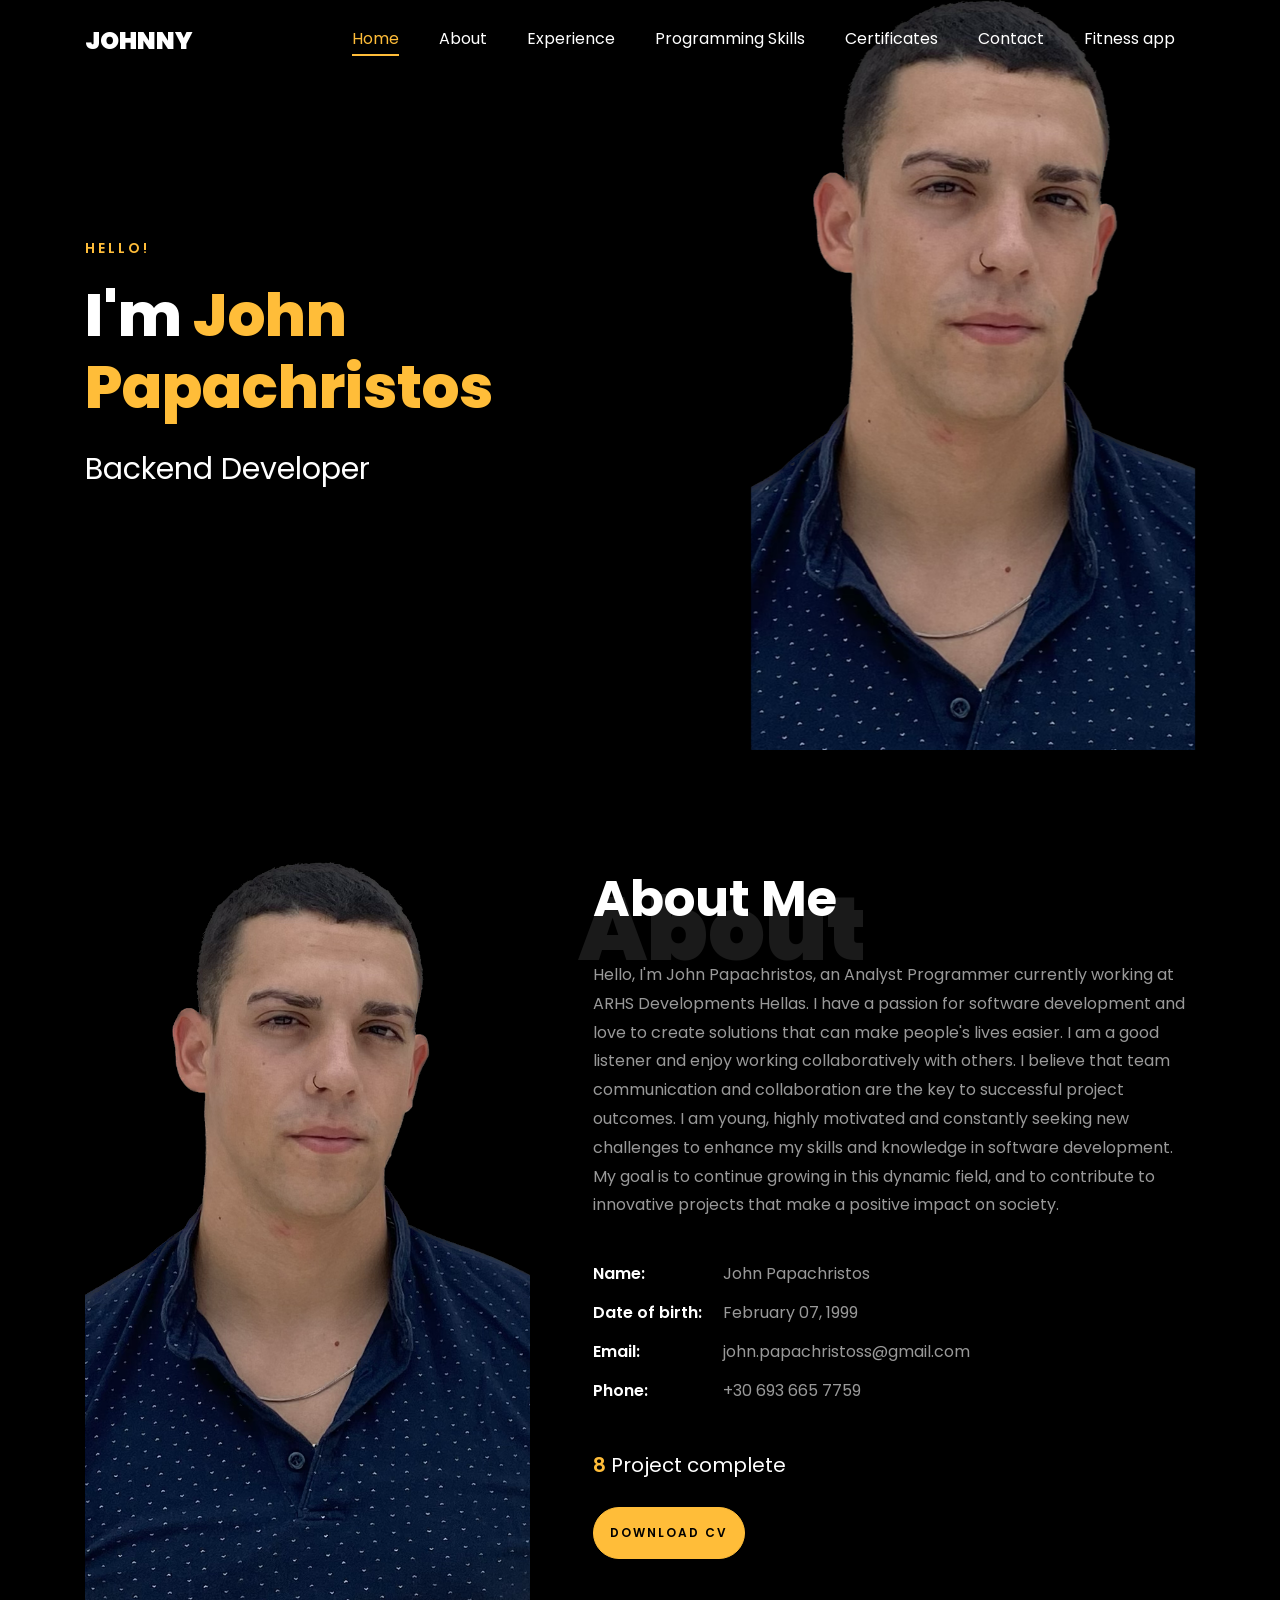
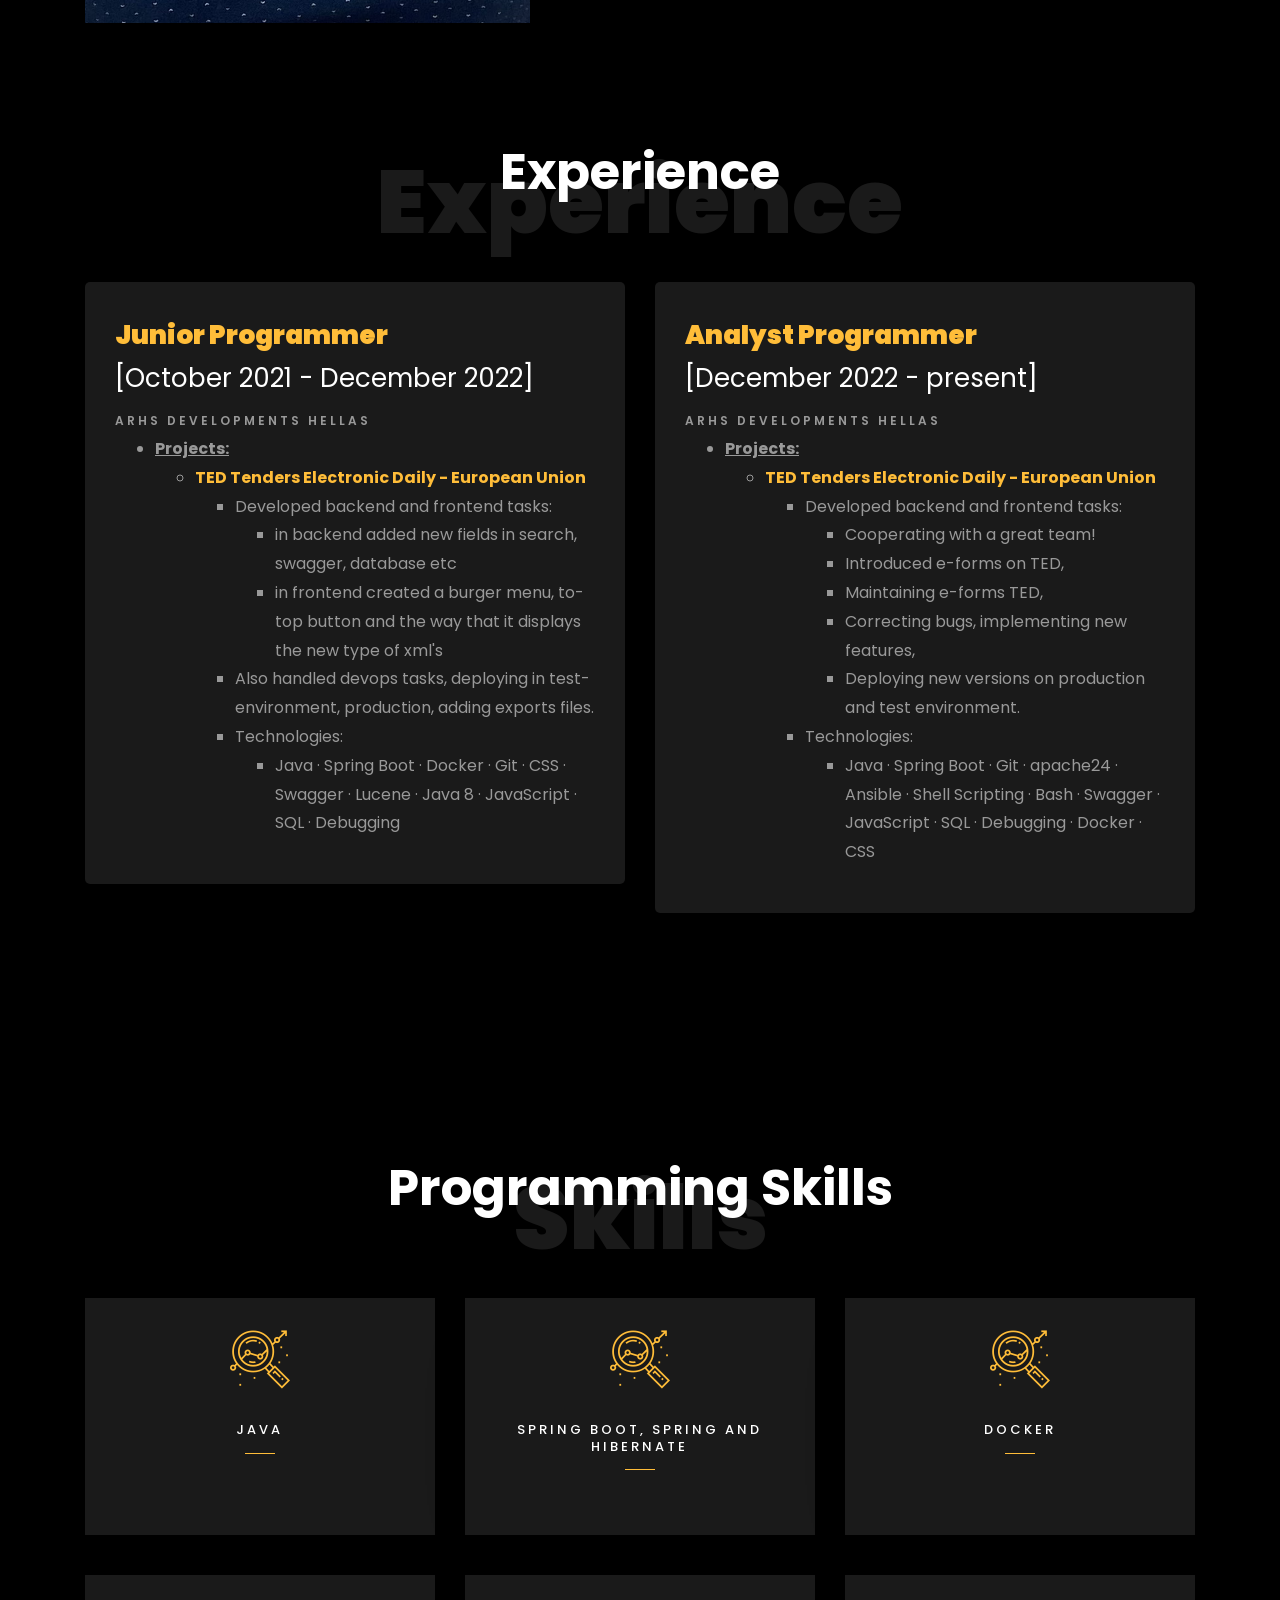
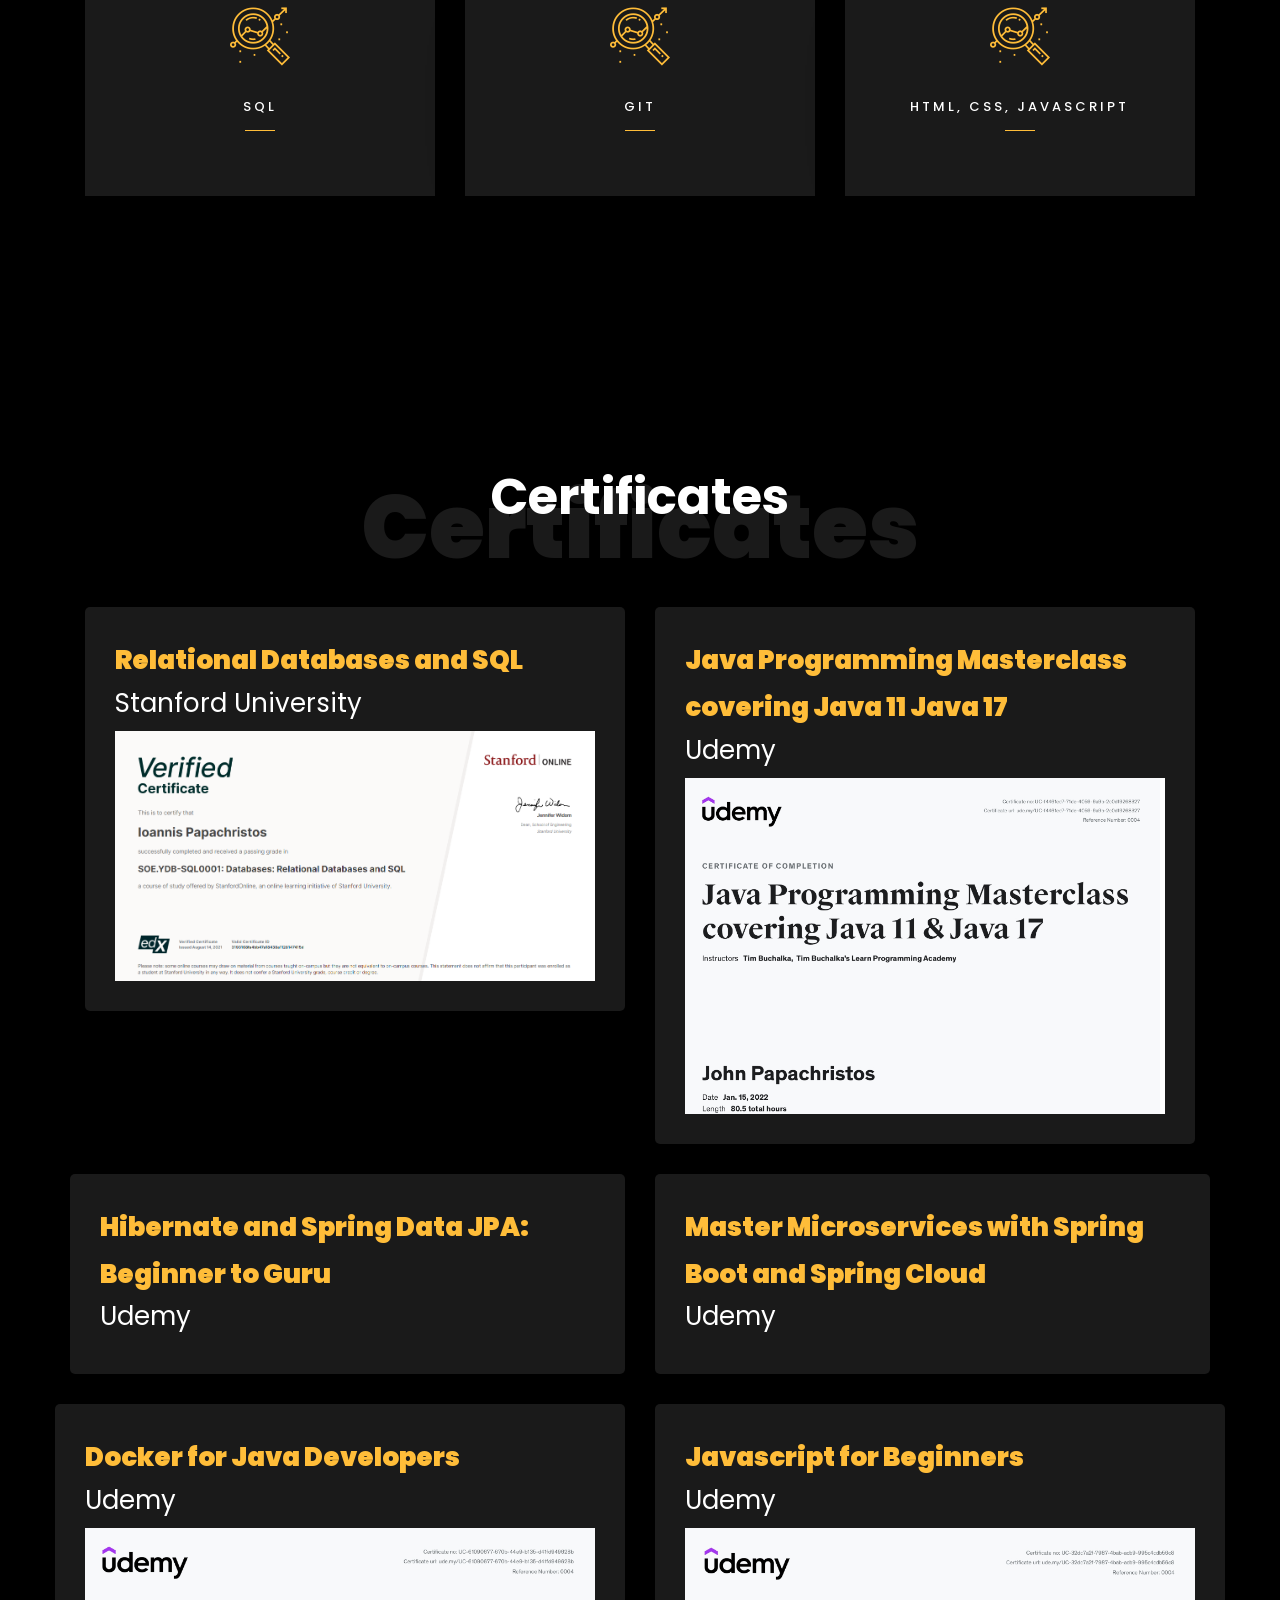
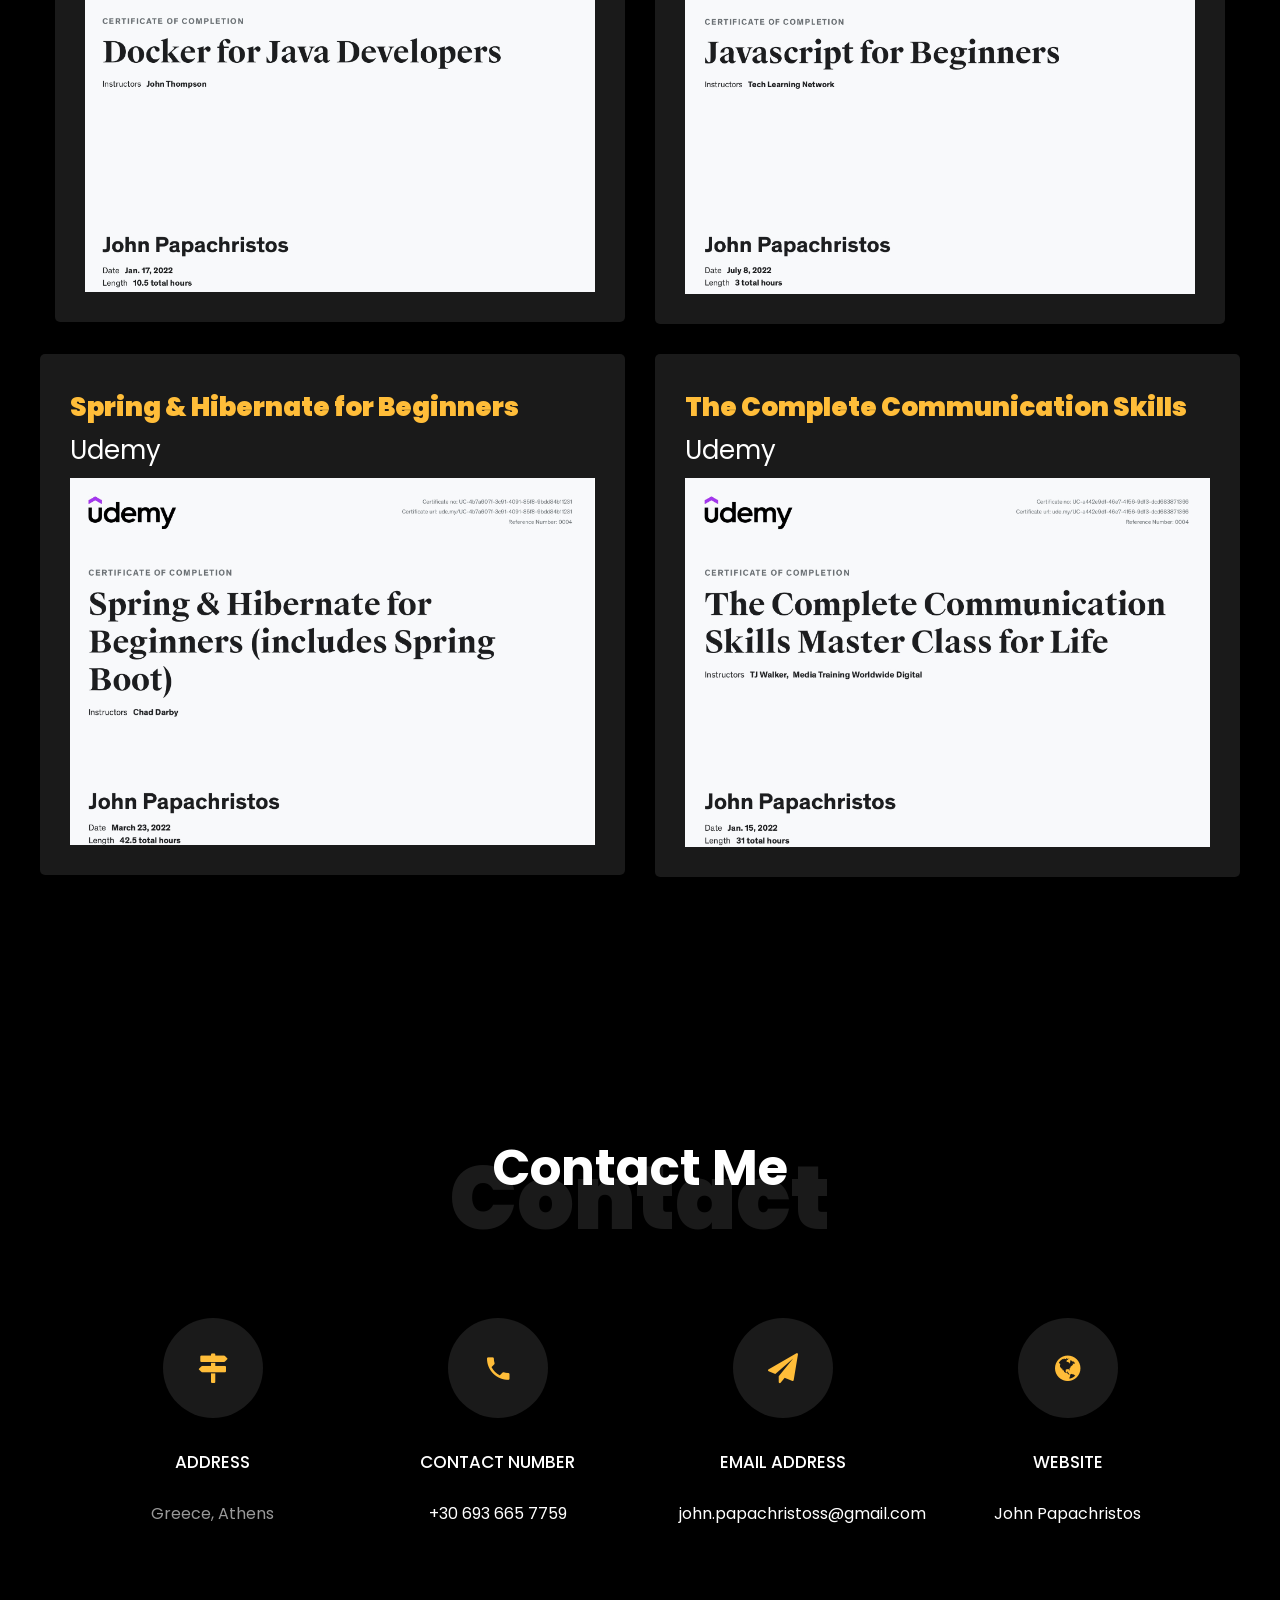
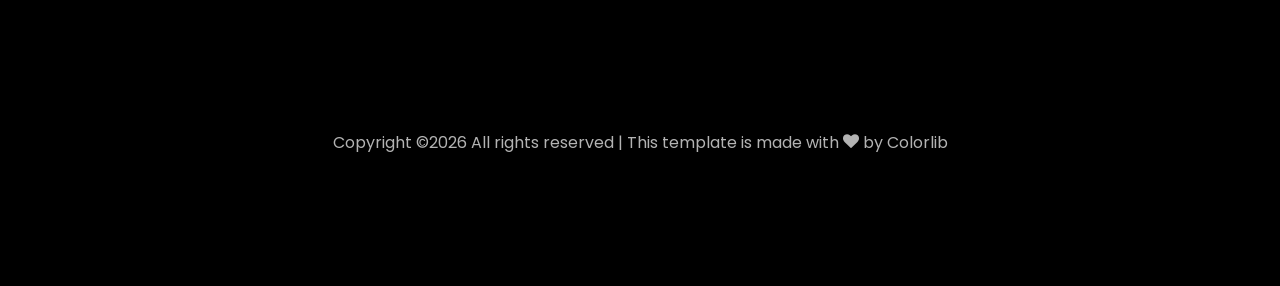
==== commit 2e3bbcc1: "Update index.html" ====
--- a/index.html
+++ b/index.html
@@ -59,7 +59,7 @@
 		          	<div class="text">
 		          		<span class="subheading">Hello!</span>
 			            <h1 class="mb-4 mt-3">I'm <span>John Papachristos</span></h1>
-			            <h2 class="mb-4">A Backend Developer</h2>
+			            <h2 class="mb-4">Backend Developer</h2>
 		            </div>
 		          </div>
 	        	</div>
@@ -371,7 +371,7 @@
           			<span class="icon-globe"></span>
           		</div>
           		<h3 class="mb-4">Website</h3>
-	            <p><a href="https://johnpapachristos.github.io/portfolio/index.html">John Papachristos</a></p>
+	            <p><a href="https://johnpapachristos.github.io/">John Papachristos</a></p>
 	          </div>
           </div>
         </div>
@@ -415,4 +415,4 @@
   <script src="js/main.js"></script>
     
   </body>
-</html>+</html>
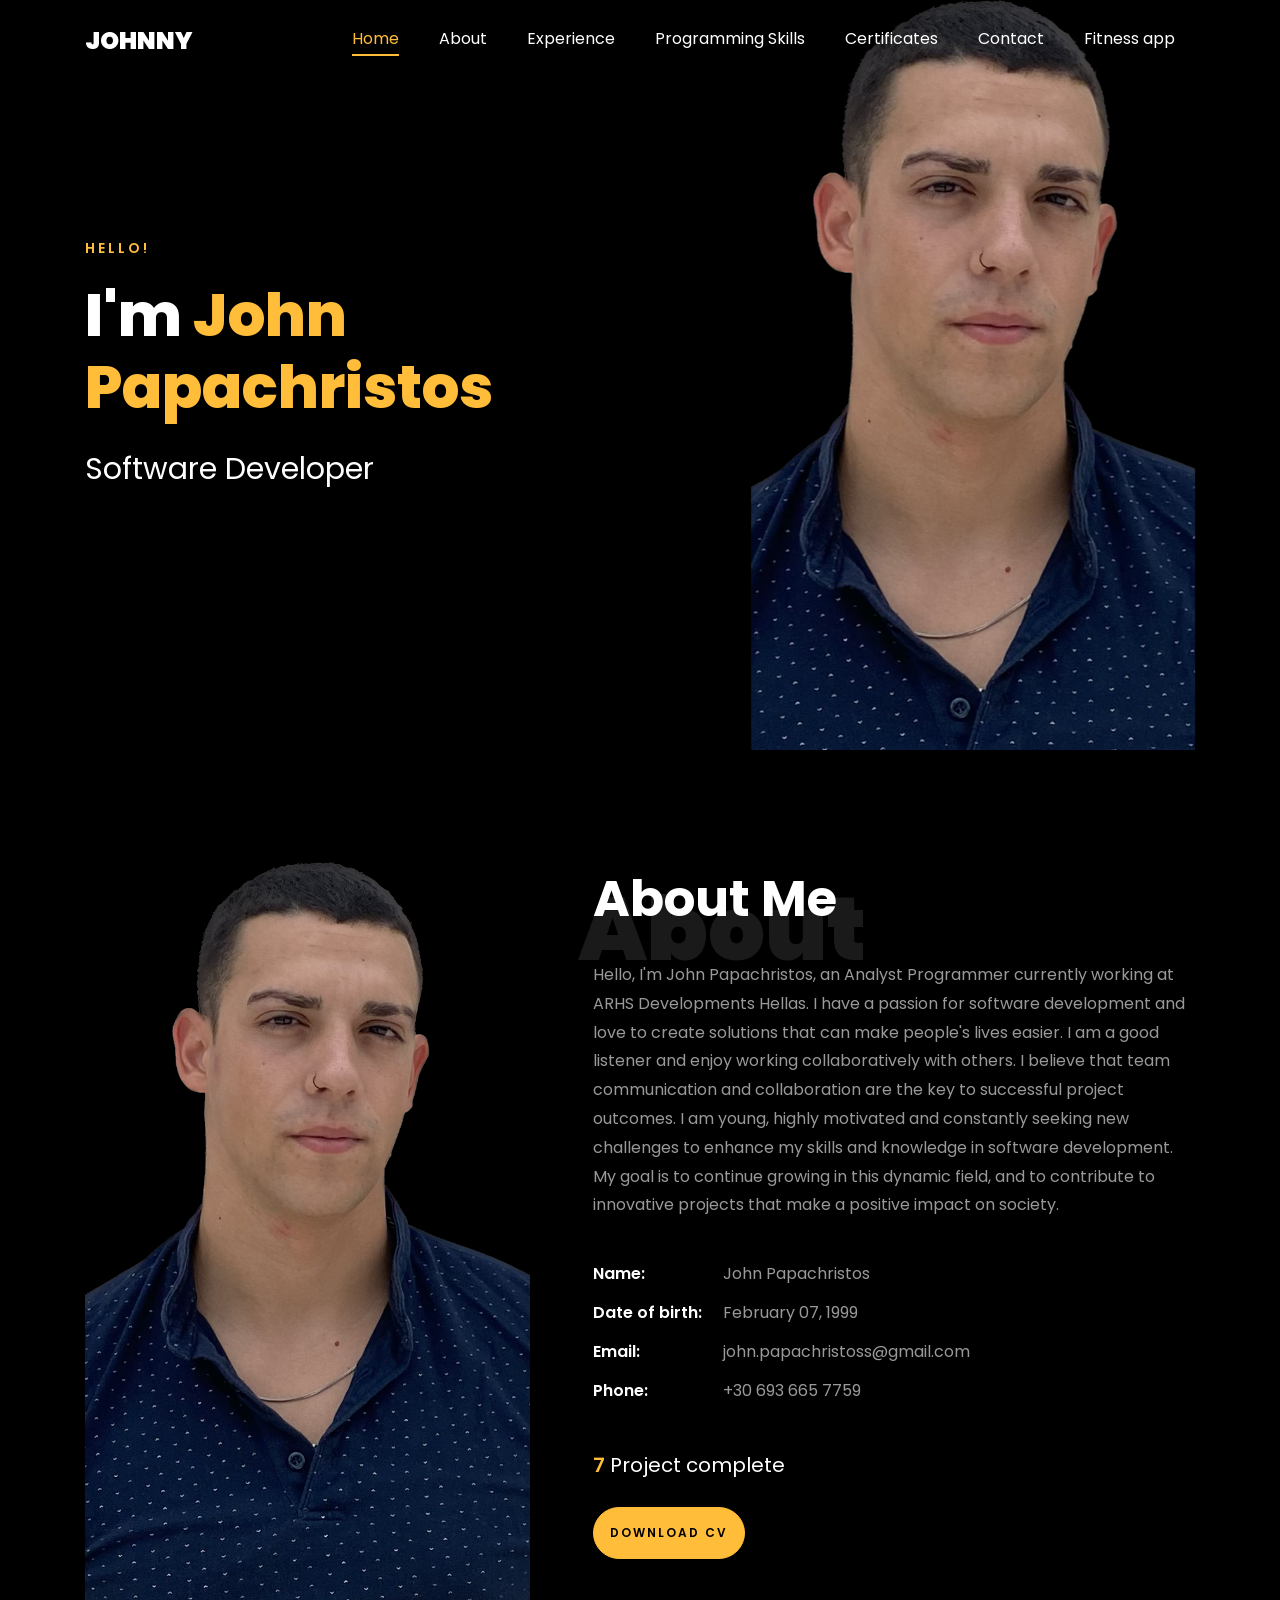
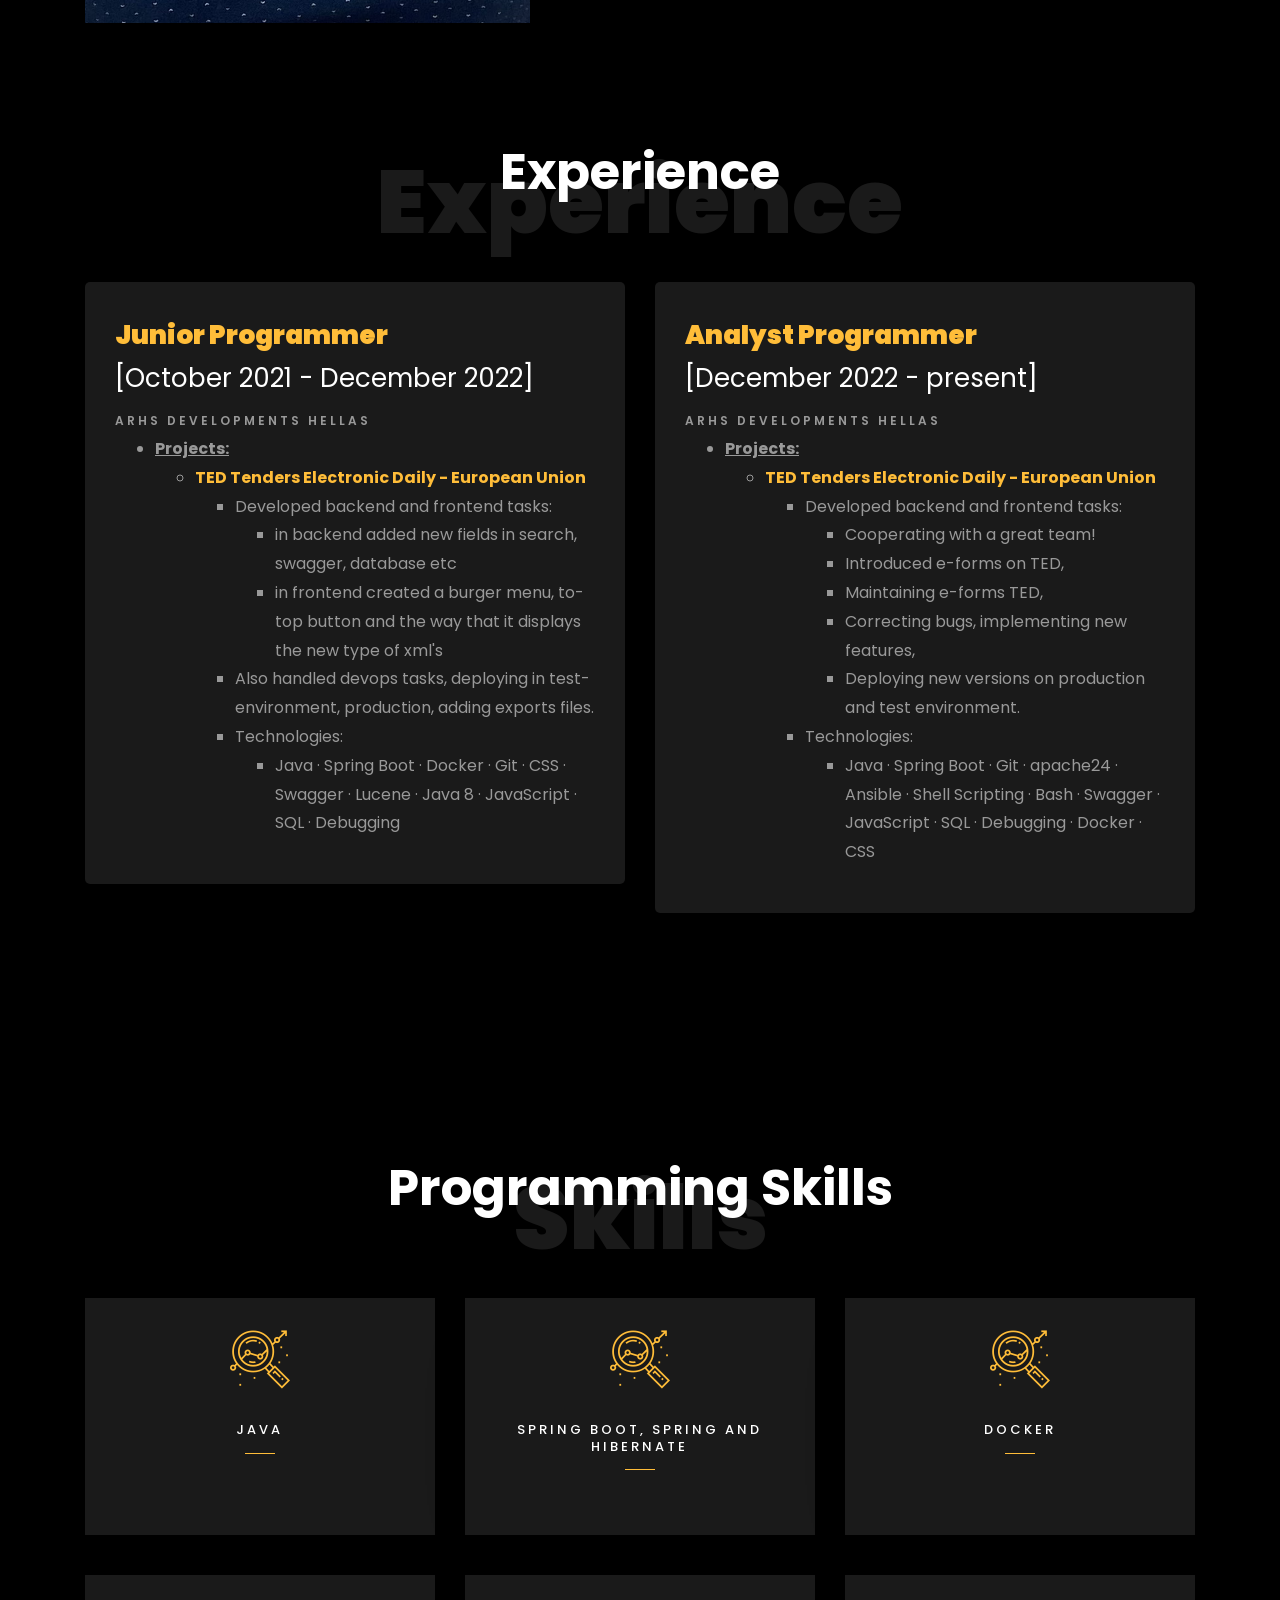
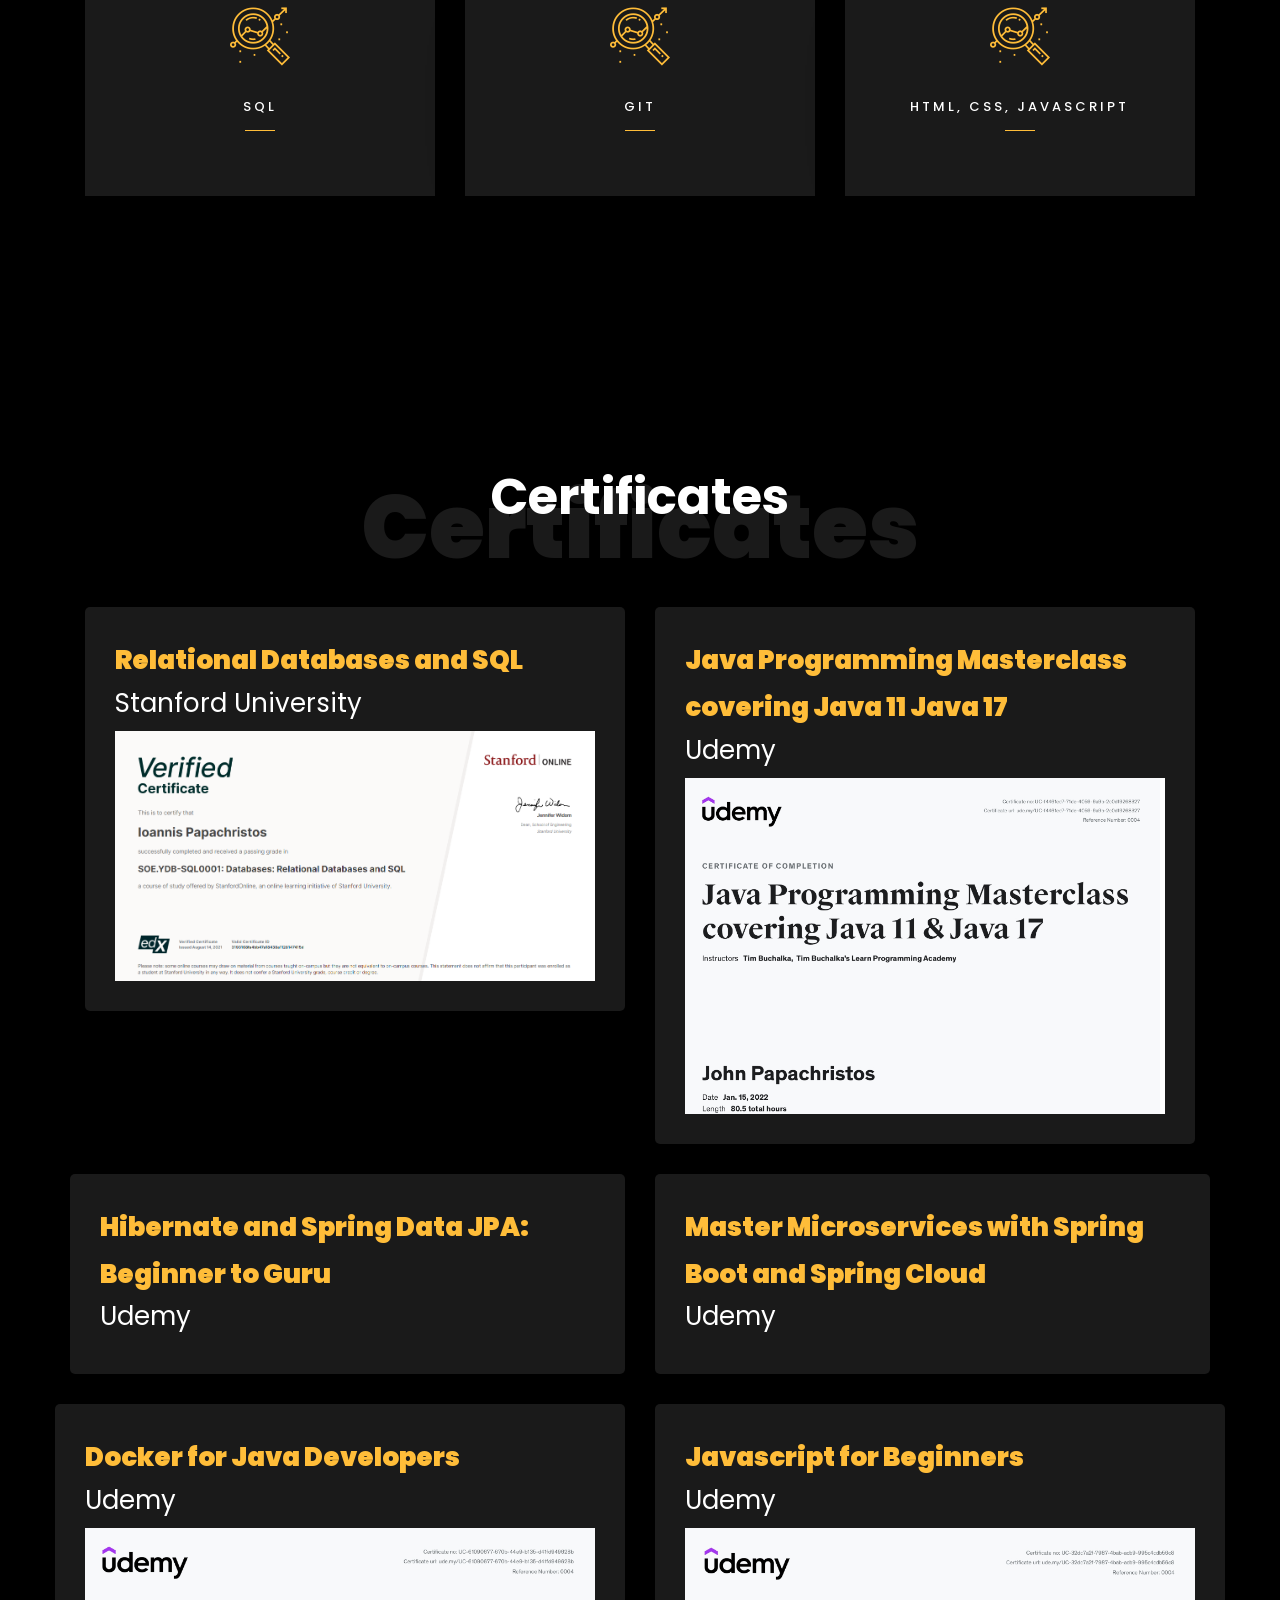
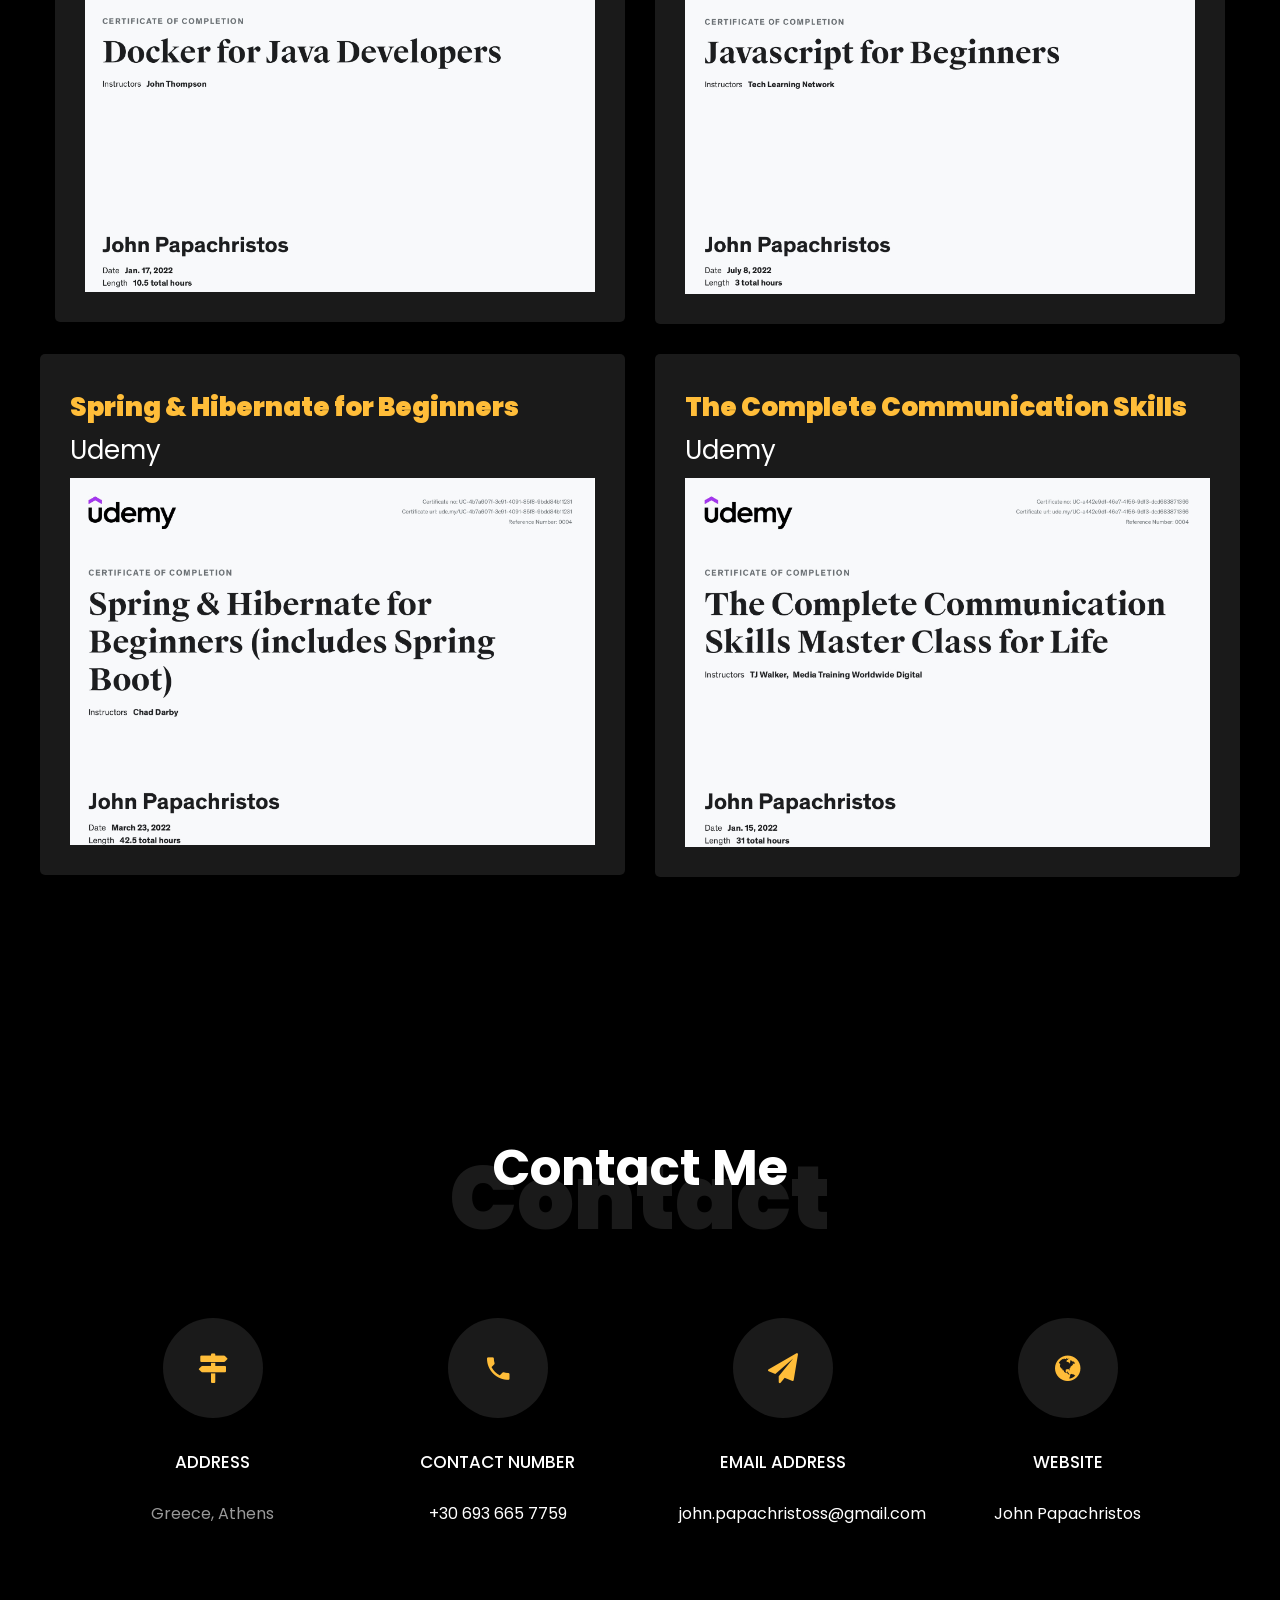
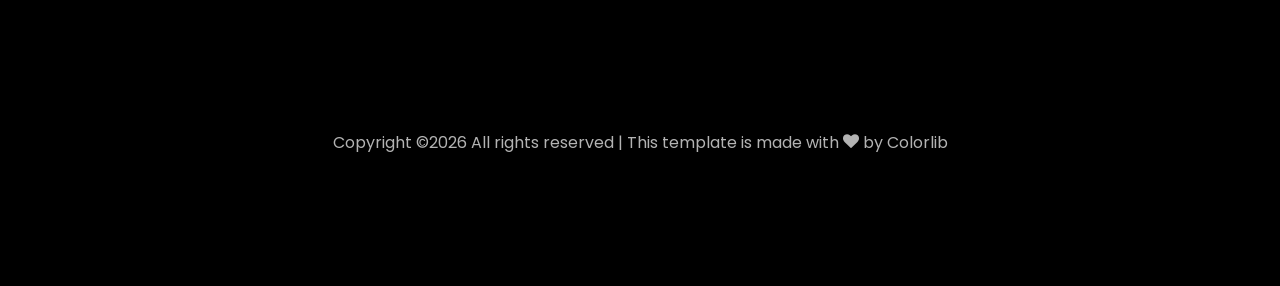
==== commit b2c4a6e1: "Update index.html" ====
--- a/index.html
+++ b/index.html
@@ -59,7 +59,7 @@
 		          	<div class="text">
 		          		<span class="subheading">Hello!</span>
 			            <h1 class="mb-4 mt-3">I'm <span>John Papachristos</span></h1>
-			            <h2 class="mb-4">Backend Developer</h2>
+			            <h2 class="mb-4">Software Developer</h2>
 		            </div>
 		          </div>
 	        	</div>
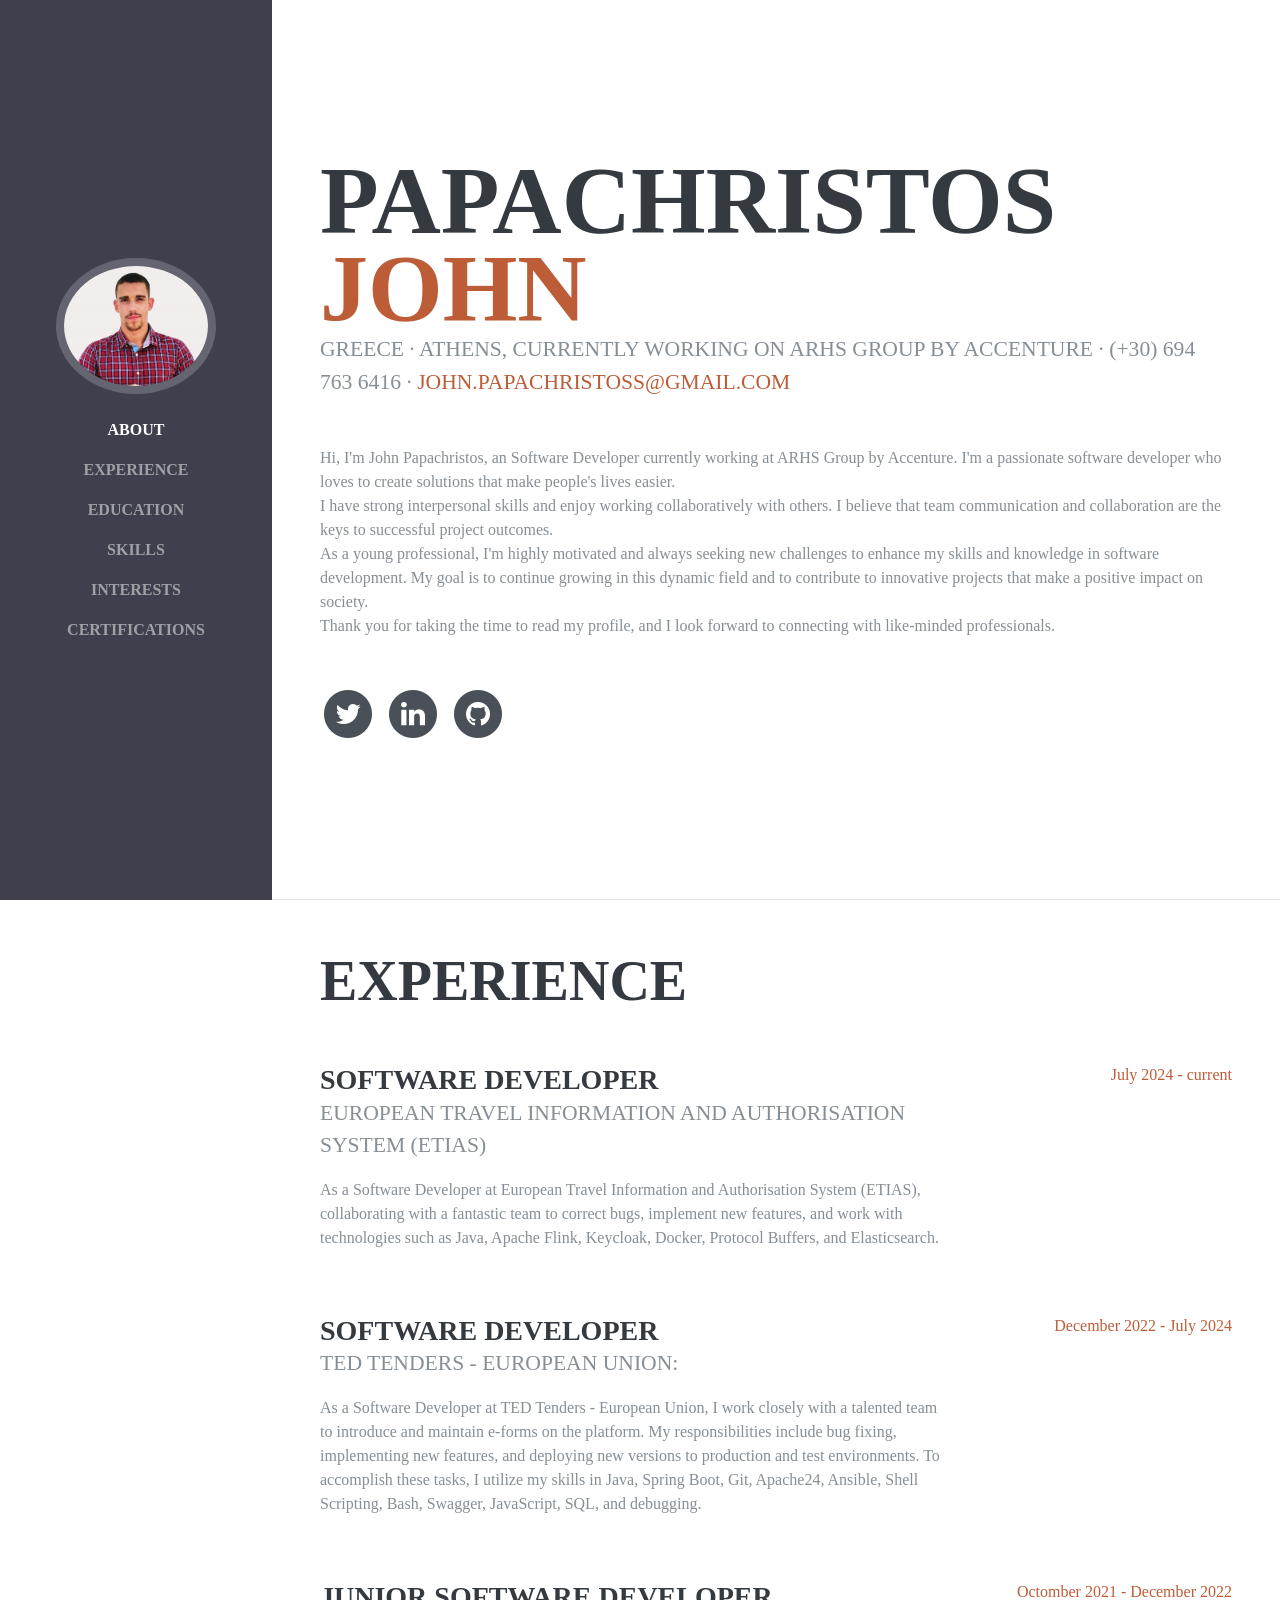
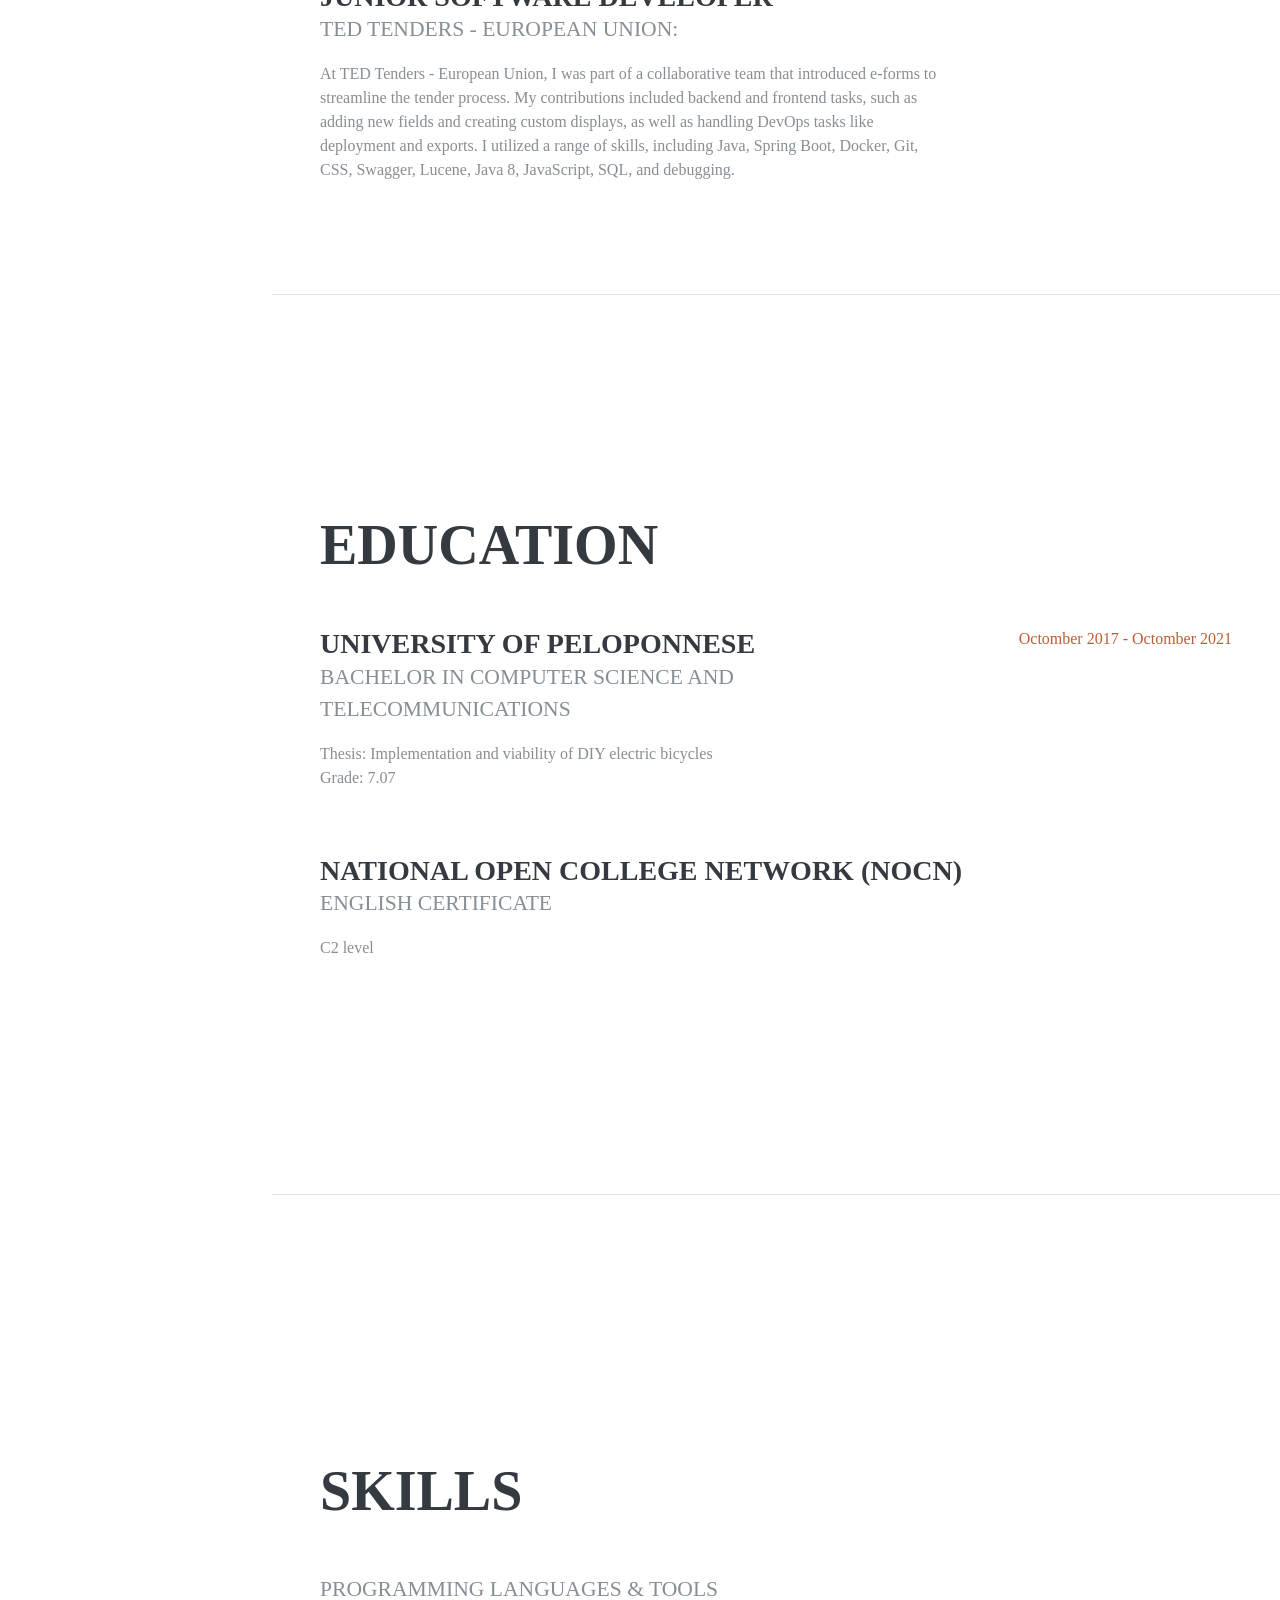
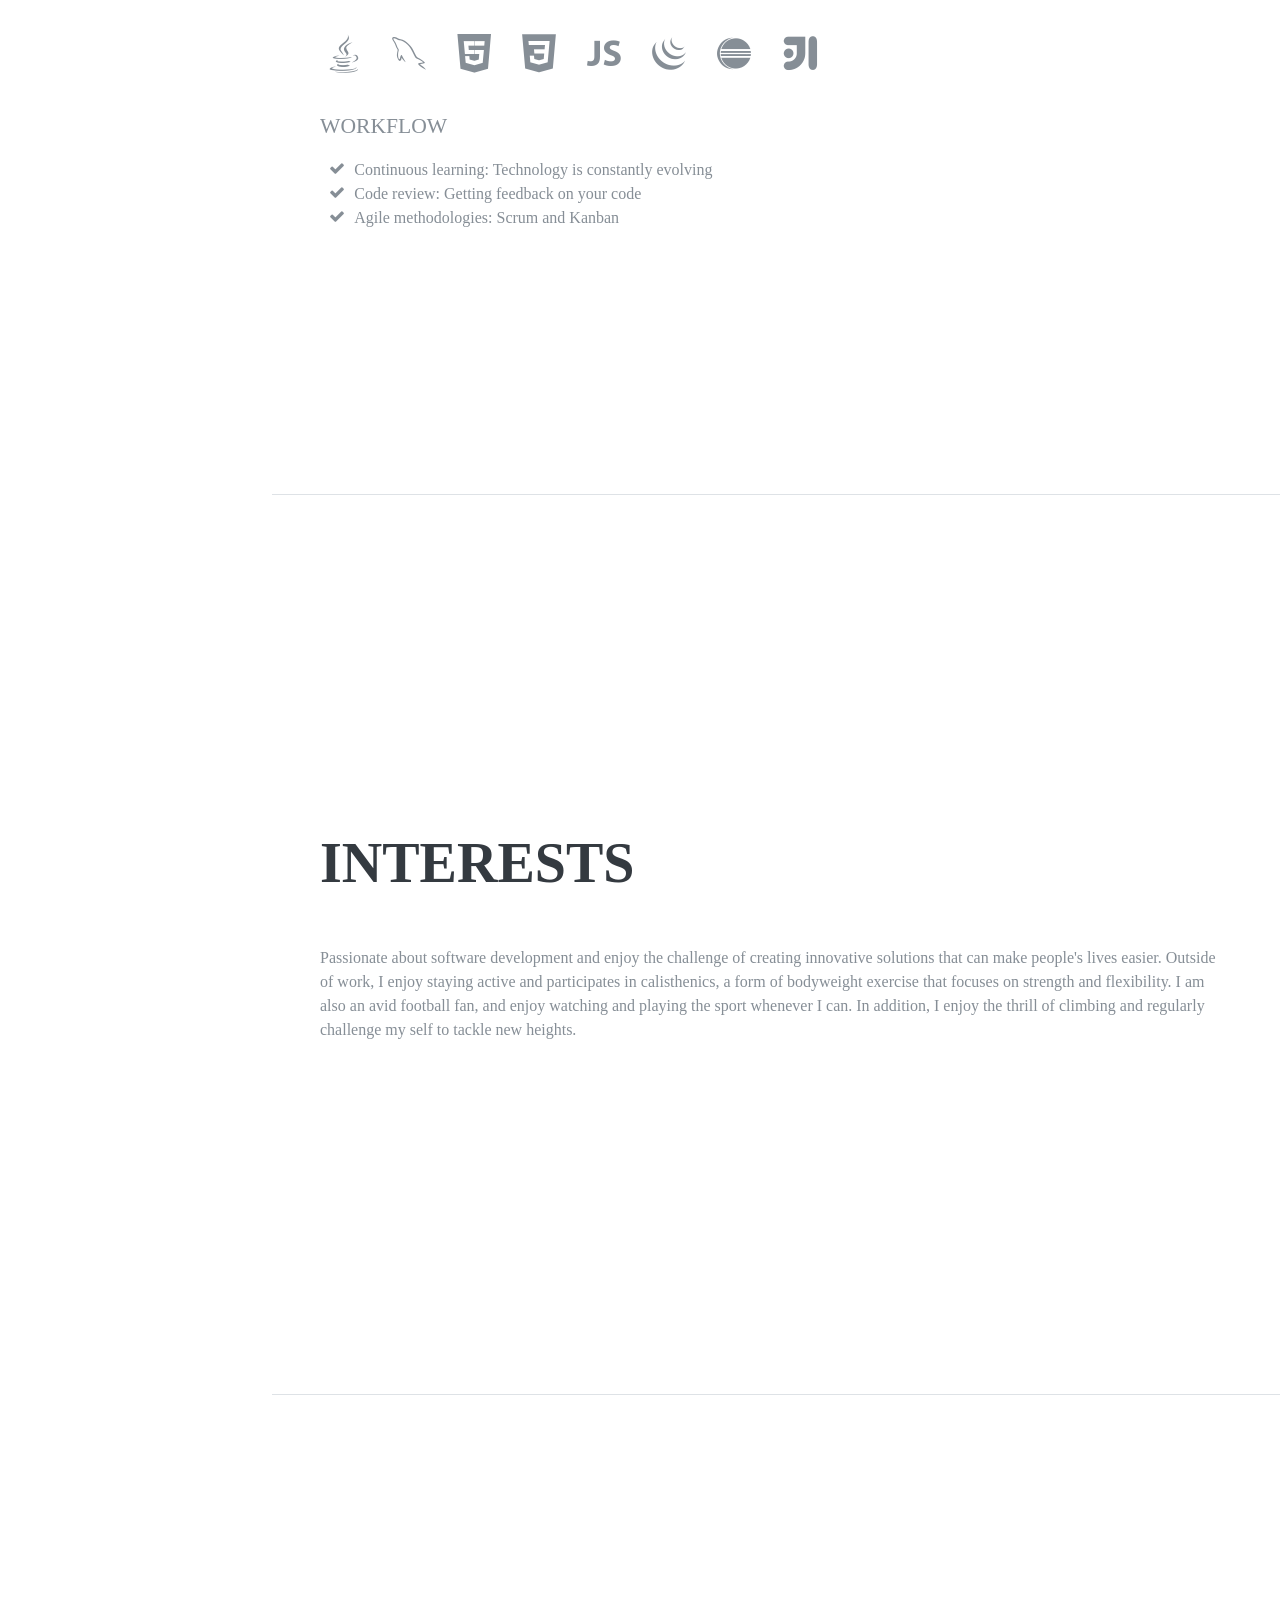
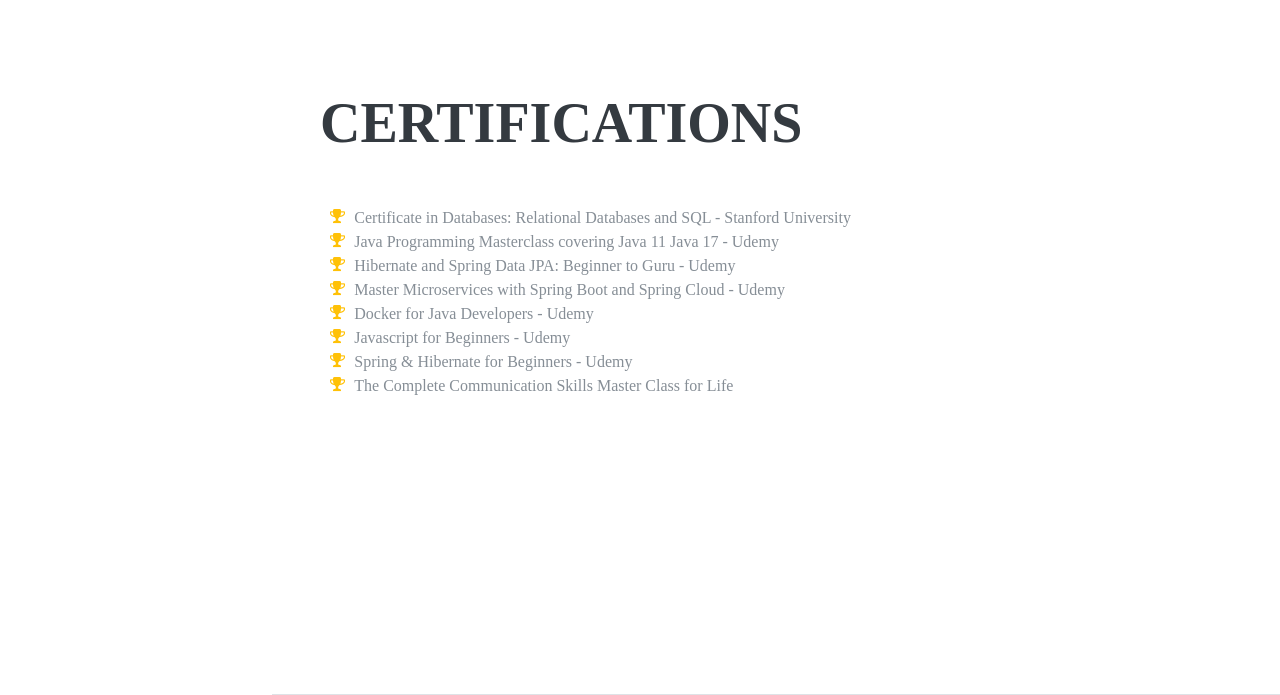
==== commit c4bdbabb: "Updating information" ====
--- a/index.html
+++ b/index.html
@@ -1,418 +1,277 @@
 <!DOCTYPE html>
 <html lang="en">
+
   <head>
-	<link rel="shortcut icon" href="images/Header.png" type="image/png"/>
-    <title>John Papachristos - Portfolio</title>
+
     <meta charset="utf-8">
     <meta name="viewport" content="width=device-width, initial-scale=1, shrink-to-fit=no">
-    
-    <link href="https://fonts.googleapis.com/css?family=Poppins:100,200,300,400,500,600,700,800,900" rel="stylesheet">
-
-    <link rel="stylesheet" href="css/open-iconic-bootstrap.min.css">
-    <link rel="stylesheet" href="css/animate.css">
-    
-    <link rel="stylesheet" href="css/owl.carousel.min.css">
-    <link rel="stylesheet" href="css/owl.theme.default.min.css">
-    <link rel="stylesheet" href="css/magnific-popup.css">
-
-    <link rel="stylesheet" href="css/aos.css">
-
-    <link rel="stylesheet" href="css/ionicons.min.css">
-    
-    <link rel="stylesheet" href="css/flaticon.css">
-    <link rel="stylesheet" href="css/icomoon.css">
-    <link rel="stylesheet" href="css/style.css">
+    <meta name="description" content="">
+    <meta name="author" content="">
+
+    <link rel="shortcut icon" href="img/Header.png" type="image/png"/>
+	<title>John Papachristos</title>
+
+    <!-- Bootstrap core CSS -->
+    <link href="vendor/bootstrap/css/bootstrap.min.css" rel="stylesheet">
+
+    <!-- Custom fonts for this template -->
+    <link href="https://fonts.googleapis.com/css?family=Saira+Extra+Condensed:100,200,300,400,500,600,700,800,900" rel="stylesheet">
+    <link href="https://fonts.googleapis.com/css?family=Open+Sans:300,300i,400,400i,600,600i,700,700i,800,800i" rel="stylesheet">
+    <link href="vendor/font-awesome/css/font-awesome.min.css" rel="stylesheet">
+    <link href="vendor/devicons/css/devicons.min.css" rel="stylesheet">
+    <link href="vendor/simple-line-icons/css/simple-line-icons.css" rel="stylesheet">
+
+    <!-- Custom styles for this template -->
+    <link href="css/resume.min.css" rel="stylesheet">
+
   </head>
-  <body data-spy="scroll" data-target=".site-navbar-target" data-offset="300">
-	  
-	  
-    <nav class="navbar navbar-expand-lg navbar-dark ftco_navbar ftco-navbar-light site-navbar-target" id="ftco-navbar">
-	    <div class="container">
-	      <a class="navbar-brand" href="index.html">Johnny</a>
-	      <button class="navbar-toggler js-fh5co-nav-toggle fh5co-nav-toggle" type="button" data-toggle="collapse" data-target="#ftco-nav" aria-controls="ftco-nav" aria-expanded="false" aria-label="Toggle navigation">
-	        <span class="oi oi-menu"></span> Menu
-	      </button>
-
-	      <div class="collapse navbar-collapse" id="ftco-nav">
-	        <ul class="navbar-nav nav ml-auto">
-	          <li class="nav-item"><a href="#home-section" class="nav-link"><span>Home</span></a></li>
-	          <li class="nav-item"><a href="#about-section" class="nav-link"><span>About</span></a></li>
-	          <li class="nav-item"><a href="#experience-section" class="nav-link"><span>Experience</span></a></li>
-	          <li class="nav-item"><a href="#programming-languages-section" class="nav-link"><span>Programming Skills</span></a></li>
-	          <li class="nav-item"><a href="#certificates-section" class="nav-link"><span>Certificates</span></a></li>
-	          <li class="nav-item"><a href="#contact-section" class="nav-link"><span>Contact</span></a></li>
-			  <li class="nav-item"><a href="https://johnpapachristos.github.io/fitnessApp/" class="nav-link"><span>Fitness app</span></a></li>
-	        </ul>
-	      </div>
-	    </div>
-	  </nav>
-	  <section id="home-section" class="hero">
-		  <div class="home-slider  owl-carousel">
-	      <div class="slider-item ">
-	      	<div class="overlay"></div>
-	        <div class="container">
-	          <div class="row d-md-flex no-gutters slider-text align-items-end justify-content-end" data-scrollax-parent="true">
-	          	<div class="one-third js-fullheight order-md-last img" style="height:100%;background-image:url(images/bg_1.png);">
-	          		<div class="overlay"></div>
-	          	</div>
-		          <div class="one-forth d-flex  align-items-center ftco-animate" data-scrollax=" properties: { translateY: '70%' }">
-		          	<div class="text">
-		          		<span class="subheading">Hello!</span>
-			            <h1 class="mb-4 mt-3">I'm <span>John Papachristos</span></h1>
-			            <h2 class="mb-4">Software Developer</h2>
-		            </div>
-		          </div>
-	        	</div>
-	        </div>
-	      </div>
-	    </div>
-    </section>
-
-    <section class="ftco-about img ftco-section ftco-no-pb" id="about-section">
-    	<div class="container">
-    		<div class="row d-flex">
-    			<div class="col-md-6 col-lg-5 d-flex">
-    				<div class="img-about img d-flex align-items-stretch">
-    					<div class="overlay"></div>
-	    				<div class="img d-flex align-self-stretch align-items-center" style="background-image:url(images/bg_1.png);">
-	    				</div>
-    				</div>
-    			</div>
-    			<div class="col-md-6 col-lg-7 pl-lg-5 pb-5">
-    				<div class="row justify-content-start pb-3">
-		          <div class="col-md-12 heading-section ftco-animate">
-		          	<h1 class="big">About</h1>
-		            <h2 class="mb-4">About Me</h2>
-		            <p>Hello, I'm John Papachristos, an Analyst Programmer currently working at ARHS Developments Hellas. I have a passion for software development and love to create solutions that can make people's lives easier.
-
-						I am a good listener and enjoy working collaboratively with others. I believe that team communication and collaboration are the key to successful project outcomes.
-						
-						I am young, highly motivated and constantly seeking new challenges to enhance my skills and knowledge in software development. My goal is to continue growing in this dynamic field, and to contribute to innovative projects that make a positive impact on society.</p>
-		            <ul class="about-info mt-4 px-md-0 px-2">
-		            	<li class="d-flex"><span>Name:</span> <span>John Papachristos</span></li>
-		            	<li class="d-flex"><span>Date of birth:</span> <span>February 07, 1999</span></li>
-		            	<li class="d-flex"><span>Email:</span> <span>john.papachristoss@gmail.com</span></li>
-		            	<li class="d-flex"><span>Phone: </span> <span>+30 693 665 7759</span></li>
-		            </ul>
-		          </div>
-		        </div>
-	          <div class="counter-wrap ftco-animate d-flex mt-md-3">
-              <div class="text">
-              	<p class="mb-4">
-	                <span class="number" data-number="20">0</span>
-	                <span>Project complete</span>
-                </p>
-                <p><a href="cv/JohnPapachristosCV.pdf" class="btn btn-primary py-3 px-3">Download CV</a></p>
-              </div>
-	          </div>
-	        </div>
-        </div>
-    	</div>
-    </section>
-
-    <section class="ftco-section ftco-no-pb" id="experience-section">
-    	<div class="container">
-    		<div class="row justify-content-center pb-5">
-          <div class="col-md-10 heading-section text-center ftco-animate">
-          	<h1 class="big big-2">Experience</h1>
-            <h2 class="mb-4">Experience</h2>
-          </div>
-        </div>
-    		<div class="row">
-    			<div class="col-md-6">
-    				<div class="resume-wrap ftco-animate">
-    					<span class="date">Junior Programmer</span>
-    					<h2>[October 2021 - December 2022]</h2>
-    					<span class="position">ARHS developments Hellas</span>
-						<ul>
-							<li>
-								<strong><u>Projects:</u></strong>
-							</li>
-							<ul>
-								<li><strong><a href="https://ted.europa.eu/TED/browse/browseByMap.do">TED Tenders Electronic Daily - European Union</a></strong></li>
-								<ul>
-									<li>Developed backend and frontend tasks:</li>
-									<ul>
-										<li>in backend added new fields in search, swagger, database etc</li>
-										<li>in frontend created a burger menu, to-top button and the way that it displays the new type of xml's</li>
-									</ul>
-									<li>Also handled devops tasks, deploying in test-environment, production, adding exports files.</li>
-									<li>Technologies:</li>
-									<ul>
-										<li>Java · Spring Boot · Docker · Git · CSS · Swagger · Lucene · Java 8 · JavaScript · SQL · Debugging</li>
-									</ul>
-								</ul>
-							</ul>
-						</ul>
-					</div>
-    			</div>
-
-    			<div class="col-md-6">
-    				<div class="resume-wrap ftco-animate">
-    					<span class="date">Analyst Programmer</span>
-    					<h2>[December 2022 - present]</h2>
-    					<span class="position">ARHS developments Hellas</span>
-						<ul>
-							<li>
-								<strong><u>Projects:</u></strong>
-							</li>
-							<ul>
-								<li><strong><a href="https://ted.europa.eu/TED/browse/browseByMap.do">TED Tenders Electronic Daily - European Union</a></strong></li>
-								<ul>
-									<li>Developed backend and frontend tasks:</li>
-									<ul>
-										<li>Cooperating with a great team! </li>
-										<li>Introduced e-forms on TED,</li>
-										<li>Maintaining e-forms TED,</li>
-										<li>Correcting bugs, implementing new features,</li>
-										<li>Deploying new versions on production and test environment.</li>
-									</ul>
-									<li>Technologies:</li>
-									<ul>
-										<li>Java · Spring Boot · Git · apache24 · Ansible · Shell Scripting · Bash · Swagger · JavaScript · SQL · Debugging · Docker · CSS</li>
-									</ul>
-								</ul>
-							</ul>
-						</ul>
-    			</div>
-    		</div>
-    	</div>
-    </section>
-
-    <section class="ftco-section" id="programming-languages-section">
-    	<div class="container">
-    		<div class="row justify-content-center py-5 mt-5">
-          <div class="col-md-12 heading-section text-center ftco-animate">
-          	<h1 class="big big-2">Skills</h1>
-            <h2 class="mb-4">Programming Skills</h2>
-          </div>
-        </div>
-    		<div class="row">
-					<div class="col-md-4 text-center d-flex ftco-animate">
-						<a href="#" class="services-1">
-							<span class="icon">
-								<i class="flaticon-analysis"></i>
-							</span>
-							<div class="desc">
-								<h3 class="mb-5">Java</h3>
-							</div>
-						</a>
-					</div>
-					<div class="col-md-4 text-center d-flex ftco-animate">
-						<a href="#" class="services-1">
-							<span class="icon">
-								<i class="flaticon-analysis"></i>
-							</span>
-							<div class="desc">
-								<h3 class="mb-5">Spring Boot, Spring and Hibernate</h3>
-							</div>
-						</a>
-					</div>
-					<div class="col-md-4 text-center d-flex ftco-animate">
-						<a href="#" class="services-1">
-							<span class="icon">
-								<i class="flaticon-analysis"></i>
-							</span>
-							<div class="desc">
-								<h3 class="mb-5">Docker</h3>
-							</div>
-						</a>
-					</div>
-
-					<div class="col-md-4 text-center d-flex ftco-animate">
-						<a href="#" class="services-1">
-							<span class="icon">
-								<i class="flaticon-analysis"></i>
-							</span>
-							<div class="desc">
-								<h3 class="mb-5">SQL</h3>
-							</div>
-						</a>
-					</div>
-					<div class="col-md-4 text-center d-flex ftco-animate">
-						<a href="#" class="services-1">
-							<span class="icon">
-								<i class="flaticon-analysis"></i>
-							</span>
-							<div class="desc">
-								<h3 class="mb-5">Git</h3>
-							</div>
-						</a>
-					</div>
-					<div class="col-md-4 text-center d-flex ftco-animate">
-						<a href="#" class="services-1">
-							<span class="icon">
-								<i class="flaticon-analysis"></i>
-							</span>
-							<div class="desc">
-								<h3 class="mb-5">HTML, CSS, JavaScript</h3>
-							</div>
-						</a>
-					</div>
-				</div>
-    	</div>
-    </section>
-
-		
-		<section class="ftco-section" id="certificates-section">
-			<div class="container">
-				<div class="row justify-content-center pb-5">
-			  <div class="col-md-10 heading-section text-center ftco-animate">
-				  <h1 class="big big-2">Certificates</h1>
-				<h2 class="mb-4">Certificates</h2>
-			  </div>
-			</div>
-				<div class="row">
-					<div class="col-md-6">
-						<div class="resume-wrap ftco-animate">
-							<span class="date">Relational Databases and SQL</span>
-							<h2>Stanford University</h2>
-							<img src="images/SQLcertificate.png" style="width: 100%" alt="SQL EDX certificate">
-						</div>
-					</div>
-	
-					<div class="col-md-6">
-						<div class="resume-wrap ftco-animate">
-							<span class="date">Java Programming Masterclass covering Java 11 Java 17</span>
-							<h2>Udemy</h2>
-							<img src="images/Javacertificate.png" style="width: 100%" alt="Java udemy certificate">
-					</div>
-				</div>
-				<div class="row">
-					<div class="col-md-6">
-						<div class="resume-wrap ftco-animate">
-							<span class="date">Hibernate and Spring Data JPA: Beginner to Guru</span>
-							<h2>Udemy</h2>
-						</div>
-					</div>
-	
-					<div class="col-md-6">
-						<div class="resume-wrap ftco-animate">
-							<span class="date">Master Microservices with Spring Boot and Spring Cloud</span>
-							<h2>Udemy</h2>
-					</div>
-				</div>
-				<div class="row">
-					<div class="col-md-6">
-						<div class="resume-wrap ftco-animate">
-							<span class="date">Docker for Java Developers</span>
-							<h2>Udemy</h2>
-							<img src="images/Dockercertificate.png" style="width: 100%" alt="Docker udemy certificate">
-						</div>
-					</div>
-	
-					<div class="col-md-6">
-						<div class="resume-wrap ftco-animate">
-							<span class="date">Javascript for Beginners</span>
-							<h2>Udemy</h2>
-							<img src="images/JScertificate.png" style="width: 100%" alt="JavaScript udemy certificate">
-					</div>
-				</div>
-				<div class="row">
-					<div class="col-md-6">
-						<div class="resume-wrap ftco-animate">
-							<span class="date">Spring & Hibernate for Beginners</span>
-							<h2>Udemy</h2>
-							<img src="images/Springcertificate.png" style="width: 100%" alt="Spring udemy certificate">
-						</div>
-					</div>
-	
-					<div class="col-md-6">
-						<div class="resume-wrap ftco-animate">
-							<span class="date">The Complete Communication Skills</span>
-							<h2>Udemy</h2>
-							<img src="images/Communicationcertificate.png" style="width: 100%" alt="Communication udemy certificate">
-					</div>
-				</div>
-			</div>
-		</section>
- 
-
-    <section class="ftco-section contact-section ftco-no-pb" id="contact-section">
-      <div class="container">
-      	<div class="row justify-content-center mb-5 pb-3">
-          <div class="col-md-7 heading-section text-center ftco-animate">
-            <h1 class="big big-2">Contact</h1>
-            <h2 class="mb-4">Contact Me</h2>
-          </div>
-        </div>
-
-        <div class="row d-flex contact-info mb-5">
-          <div class="col-md-6 col-lg-3 d-flex ftco-animate">
-          	<div class="align-self-stretch box p-4 text-center">
-          		<div class="icon d-flex align-items-center justify-content-center">
-          			<span class="icon-map-signs"></span>
-          		</div>
-          		<h3 class="mb-4">Address</h3>
-	            <p>Greece, Athens</p>
-	          </div>
-          </div>
-          <div class="col-md-6 col-lg-3 d-flex ftco-animate">
-          	<div class="align-self-stretch box p-4 text-center">
-          		<div class="icon d-flex align-items-center justify-content-center">
-          			<span class="icon-phone2"></span>
-          		</div>
-          		<h3 class="mb-4">Contact Number</h3>
-	            <p><a href="tel://1234567920">+30 693 665 7759</a></p>
-	          </div>
-          </div>
-          <div class="col-md-6 col-lg-3 d-flex ftco-animate">
-          	<div class="align-self-stretch box p-4 text-center">
-          		<div class="icon d-flex align-items-center justify-content-center">
-          			<span class="icon-paper-plane"></span>
-          		</div>
-          		<h3 class="mb-4">Email Address</h3>
-	            <p><a href="mailto:john.papachristoss@gmail.com">john.papachristoss@gmail.com</a></p>
-	          </div>
-          </div>
-          <div class="col-md-6 col-lg-3 d-flex ftco-animate">
-          	<div class="align-self-stretch box p-4 text-center">
-          		<div class="icon d-flex align-items-center justify-content-center">
-          			<span class="icon-globe"></span>
-          		</div>
-          		<h3 class="mb-4">Website</h3>
-	            <p><a href="https://johnpapachristos.github.io/">John Papachristos</a></p>
-	          </div>
-          </div>
-        </div>
-
-
-    </section>
-		
-
-    <footer class="ftco-footer ftco-section">
-      <div class="container">
-        <div class="row">
-          <div class="col-md-12 text-center">
-
-            <p><!-- Link back to Colorlib can't be removed. Template is licensed under CC BY 3.0. -->
-  Copyright &copy;<script>document.write(new Date().getFullYear());</script> All rights reserved | This template is made with <i class="icon-heart color-danger" aria-hidden="true"></i> by <a href="https://colorlib.com" target="_blank">Colorlib</a>
-  <!-- Link back to Colorlib can't be removed. Template is licensed under CC BY 3.0. --></p>
-          </div>
-        </div>
+
+  <body id="page-top">
+
+    <nav class="navbar navbar-expand-lg navbar-dark bg-primary fixed-top" id="sideNav">
+      <a class="navbar-brand js-scroll-trigger" href="#page-top">
+        <span class="d-block d-lg-none">John Papachristos portfolio</span>
+        <span class="d-none d-lg-block">
+          <img class="img-fluid img-profile rounded-circle mx-auto mb-2" src="img/profile.jpg" alt="">
+        </span>
+      </a>
+      <button class="navbar-toggler" type="button" data-toggle="collapse" data-target="#navbarSupportedContent" aria-controls="navbarSupportedContent" aria-expanded="false" aria-label="Toggle navigation">
+        <span class="navbar-toggler-icon"></span>
+      </button>
+      <div class="collapse navbar-collapse" id="navbarSupportedContent">
+        <ul class="navbar-nav">
+          <li class="nav-item">
+            <a class="nav-link js-scroll-trigger" href="#about">About</a>
+          </li>
+          <li class="nav-item">
+            <a class="nav-link js-scroll-trigger" href="#experience">Experience</a>
+          </li>
+          <li class="nav-item">
+            <a class="nav-link js-scroll-trigger" href="#education">Education</a>
+          </li>
+          <li class="nav-item">
+            <a class="nav-link js-scroll-trigger" href="#skills">Skills</a>
+          </li>
+          <li class="nav-item">
+            <a class="nav-link js-scroll-trigger" href="#interests">Interests</a>
+          </li>
+          <li class="nav-item">
+            <a class="nav-link js-scroll-trigger" href="#awards">Certifications</a>
+          </li>
+        </ul>
       </div>
-    </footer>
-    
-  
-
-  <!-- loader -->
-  <div id="ftco-loader" class="show fullscreen"><svg class="circular" width="48px" height="48px"><circle class="path-bg" cx="24" cy="24" r="22" fill="none" stroke-width="4" stroke="#eeeeee"/><circle class="path" cx="24" cy="24" r="22" fill="none" stroke-width="4" stroke-miterlimit="10" stroke="#F96D00"/></svg></div>
-
-
-  <script src="js/jquery.min.js"></script>
-  <script src="js/jquery-migrate-3.0.1.min.js"></script>
-  <script src="js/popper.min.js"></script>
-  <script src="js/bootstrap.min.js"></script>
-  <script src="js/jquery.easing.1.3.js"></script>
-  <script src="js/jquery.waypoints.min.js"></script>
-  <script src="js/jquery.stellar.min.js"></script>
-  <script src="js/owl.carousel.min.js"></script>
-  <script src="js/jquery.magnific-popup.min.js"></script>
-  <script src="js/aos.js"></script>
-  <script src="js/jquery.animateNumber.min.js"></script>
-  <script src="js/scrollax.min.js"></script>
-  
-  <script src="js/main.js"></script>
-    
+    </nav>
+
+    <div class="container-fluid p-0">
+
+      <section class="resume-section p-3 p-lg-5 d-flex d-column" id="about">
+        <div class="my-auto">
+          <h1 class="mb-0">Papachristos
+            <span class="text-primary">John</span>
+          </h1>
+          <div class="subheading mb-5">Greece · Athens, currently working on ARHS Group by Accenture · (+30) 694 763 6416 ·
+            <a href="mailto:name@email.com">john.papachristoss@gmail.com</a>
+          </div>
+          <p class="mb-5">Hi, I'm John Papachristos, an Software Developer currently working at ARHS Group by Accenture. I'm a passionate software developer who loves to create solutions that make people's lives easier.<br>
+			I have strong interpersonal skills and enjoy working collaboratively with others. I believe that team communication and collaboration are the keys to successful project outcomes.<br>
+			As a young professional, I'm highly motivated and always seeking new challenges to enhance my skills and knowledge in software development. My goal is to continue growing in this dynamic field and to contribute to innovative projects that make a positive impact on society.<br>
+			Thank you for taking the time to read my profile, and I look forward to connecting with like-minded professionals.</p>
+          <ul class="list-inline list-social-icons mb-0">
+            <li class="list-inline-item">
+              <a href="https://twitter.com/JohnPapach73861">
+                <span class="fa-stack fa-lg">
+                  <i class="fa fa-circle fa-stack-2x"></i>
+                  <i class="fa fa-twitter fa-stack-1x fa-inverse"></i>
+                </span>
+              </a>
+            </li>
+            <li class="list-inline-item">
+              <a href="https://www.linkedin.com/in/john-papachristos-a7b620218/">
+                <span class="fa-stack fa-lg">
+                  <i class="fa fa-circle fa-stack-2x"></i>
+                  <i class="fa fa-linkedin fa-stack-1x fa-inverse"></i>
+                </span>
+              </a>
+            </li>
+            <li class="list-inline-item">
+              <a href="https://github.com/JohnPapachristos">
+                <span class="fa-stack fa-lg">
+                  <i class="fa fa-circle fa-stack-2x"></i>
+                  <i class="fa fa-github fa-stack-1x fa-inverse"></i>
+                </span>
+              </a>
+            </li>
+          </ul>
+        </div>
+      </section>
+
+      <section class="resume-section p-3 p-lg-5 d-flex flex-column" id="experience">
+        <div class="my-auto">
+          <h2 class="mb-5">Experience</h2>
+
+	<div class="resume-item d-flex flex-column flex-md-row mb-5">
+            <div class="resume-content mr-auto">
+              <h3 class="mb-0">Software Developer</h3>
+              <div class="subheading mb-3">European Travel Information and Authorisation System (ETIAS)</div>
+              <p>As a Software Developer at European Travel Information and Authorisation System (ETIAS), collaborating with a fantastic team to correct bugs, implement new features, and work with technologies such as Java, Apache Flink, Keycloak, Docker, Protocol Buffers, and Elasticsearch.</p>
+            </div>
+            <div class="resume-date text-md-right">
+              <span class="text-primary">July 2024 - current</span>
+            </div>
+          </div>
+
+          <div class="resume-item d-flex flex-column flex-md-row mb-5">
+            <div class="resume-content mr-auto">
+              <h3 class="mb-0">Software Developer</h3>
+              <div class="subheading mb-3">TED Tenders - European Union:</div>
+              <p>As a Software Developer at TED Tenders - European Union, I work closely with a talented team to introduce and maintain e-forms on the platform. My responsibilities include bug fixing, implementing new features, and deploying new versions to production and test environments. To accomplish these tasks, I utilize my skills in Java, Spring Boot, Git, Apache24, Ansible, Shell Scripting, Bash, Swagger, JavaScript, SQL, and debugging.</p>
+            </div>
+            <div class="resume-date text-md-right">
+              <span class="text-primary">December 2022 - July 2024</span>
+            </div>
+          </div>
+
+          <div class="resume-item d-flex flex-column flex-md-row mb-5">
+            <div class="resume-content mr-auto">
+              <h3 class="mb-0">Junior Software Developer</h3>
+              <div class="subheading mb-3">TED Tenders - European Union:</div>
+              <p>At TED Tenders - European Union, I was part of a collaborative team that introduced e-forms to streamline the tender process. My contributions included backend and frontend tasks, such as adding new fields and creating custom displays, as well as handling DevOps tasks like deployment and exports. I utilized a range of skills, including Java, Spring Boot, Docker, Git, CSS, Swagger, Lucene, Java 8, JavaScript, SQL, and debugging.</p>
+            </div>
+            <div class="resume-date text-md-right">
+              <span class="text-primary">Octomber 2021 - December 2022</span>
+            </div>
+          </div>
+		  
+        </div>
+
+      </section>
+
+      <section class="resume-section p-3 p-lg-5 d-flex flex-column" id="education">
+        <div class="my-auto">
+          <h2 class="mb-5">Education</h2>
+
+          <div class="resume-item d-flex flex-column flex-md-row mb-5">
+            <div class="resume-content mr-auto">
+              <h3 class="mb-0">University of Peloponnese</h3>
+              <div class="subheading mb-3">Bachelor in Computer Science and Telecommunications</div>
+              <div>Thesis: Implementation and viability of DIY electric bicycles</div>
+              <p>Grade: 7.07</p>
+            </div>
+            <div class="resume-date text-md-right">
+              <span class="text-primary">Octomber 2017 - Octomber 2021</span>
+            </div>
+          </div>
+
+          <div class="resume-item d-flex flex-column flex-md-row">
+            <div class="resume-content mr-auto">
+              <h3 class="mb-0">National Open College Network (NOCN)</h3>
+              <div class="subheading mb-3">English certificate</div>
+              <p>C2 level</p>
+            </div>
+          </div>
+
+        </div>
+      </section>
+
+      <section class="resume-section p-3 p-lg-5 d-flex flex-column" id="skills">
+        <div class="my-auto">
+          <h2 class="mb-5">Skills</h2>
+
+          <div class="subheading mb-3">Programming Languages &amp; Tools</div>
+          <ul class="list-inline list-icons">
+			<li class="list-inline-item">
+              <i class="devicons devicons-java"></i>
+            </li>
+			<li class="list-inline-item">
+              <i class="devicons devicons-mysql"></i>
+            </li>
+            <li class="list-inline-item">
+              <i class="devicons devicons-html5"></i>
+            </li>
+            <li class="list-inline-item">
+              <i class="devicons devicons-css3"></i>
+            </li>
+            <li class="list-inline-item">
+              <i class="devicons devicons-javascript"></i>
+            </li>
+            <li class="list-inline-item">
+              <i class="devicons devicons-jquery"></i>
+            </li>
+			<li class="list-inline-item">
+              <i class="devicons devicons-eclipse"></i>
+            </li>
+			<li class="list-inline-item">
+              <i class="devicons devicons-intellij"></i>
+            </li>
+          </ul>
+
+          <div class="subheading mb-3">Workflow</div>
+          <ul class="fa-ul mb-0">
+            <li>
+              <i class="fa-li fa fa-check"></i>
+              Continuous learning: Technology is constantly evolving</li>
+            <li>
+              <i class="fa-li fa fa-check"></i>
+              Code review: Getting feedback on your code</li>
+            <li>
+              <i class="fa-li fa fa-check"></i>
+              Agile methodologies: Scrum and Kanban</li>
+          </ul>
+        </div>
+      </section>
+
+      <section class="resume-section p-3 p-lg-5 d-flex flex-column" id="interests">
+        <div class="my-auto">
+          <h2 class="mb-5">Interests</h2>
+          <p>Passionate about software development and enjoy the challenge of creating innovative solutions that can make people's lives easier. Outside of work, I enjoy staying active and participates in calisthenics, a form of bodyweight exercise that focuses on strength and flexibility. I am also an avid football fan, and enjoy watching and playing the sport whenever I can. In addition, I enjoy the thrill of climbing and regularly challenge my self to tackle new heights.</p>
+        </div>
+      </section>
+
+      <section class="resume-section p-3 p-lg-5 d-flex flex-column" id="awards">
+        <div class="my-auto">
+          <h2 class="mb-5">Certifications</h2>
+          <ul class="fa-ul mb-0">
+            <li>
+              <i class="fa-li fa fa-trophy text-warning"></i>
+              Certificate in Databases: Relational Databases and SQL - Stanford University</li>
+            <li>
+              <i class="fa-li fa fa-trophy text-warning"></i>
+              Java Programming Masterclass covering Java 11 Java 17 - Udemy</li>
+			 <li>
+			  <i class="fa-li fa fa-trophy text-warning"></i>
+              Hibernate and Spring Data JPA: Beginner to Guru - Udemy</li>
+			 <li>
+              <i class="fa-li fa fa-trophy text-warning"></i>
+              Master Microservices with Spring Boot and Spring Cloud - Udemy</li>
+			 <li>
+              <i class="fa-li fa fa-trophy text-warning"></i>
+              Docker for Java Developers - Udemy</li>
+			 <li>
+              <i class="fa-li fa fa-trophy text-warning"></i>
+              Javascript for Beginners - Udemy</li>
+			  <li>
+              <i class="fa-li fa fa-trophy text-warning"></i>
+              Spring & Hibernate for Beginners - Udemy</li>
+			  <li>
+              <i class="fa-li fa fa-trophy text-warning"></i>
+              The Complete Communication Skills Master Class for Life</li>
+			  <li>
+          </ul>
+        </div>
+      </section>
+
+    </div>
+
+    <!-- Bootstrap core JavaScript -->
+    <script src="vendor/jquery/jquery.min.js"></script>
+    <script src="vendor/bootstrap/js/bootstrap.bundle.min.js"></script>
+
+    <!-- Plugin JavaScript -->
+    <script src="vendor/jquery-easing/jquery.easing.min.js"></script>
+
+    <!-- Custom scripts for this template -->
+    <script src="js/resume.min.js"></script>
+
   </body>
+
 </html>
--- a/vendor/devicons/css/devicons.min.css
+++ b/vendor/devicons/css/devicons.min.css
@@ -0,0 +1,4 @@
+/*!
+ *  Devicons 1.8.0 made by Theodore Vorillas / http://vorillaz.com 
+ */
+@font-face{font-family:devicons;src:url(../fonts/devicons.eot?xqxft6);src:url(../fonts/devicons.eot?#iefixxqxft6) format("embedded-opentype"),url(../fonts/devicons.woff?xqxft6) format("woff"),url(../fonts/devicons.ttf?xqxft6) format("truetype"),url(../fonts/devicons.svg?xqxft6#devicons) format("svg");font-weight:400;font-style:normal}.devicons{font-family:devicons;speak:none;font-style:normal;font-weight:400;font-variant:normal;text-transform:none;line-height:1;-webkit-font-smoothing:antialiased;-moz-osx-font-smoothing:grayscale}.devicons-git:before{content:"\e602"}.devicons-git_compare:before{content:"\e628"}.devicons-git_branch:before{content:"\e625"}.devicons-git_commit:before{content:"\e629"}.devicons-git_pull_request:before{content:"\e626"}.devicons-git_merge:before{content:"\e627"}.devicons-bitbucket:before{content:"\e603"}.devicons-github_alt:before{content:"\e608"}.devicons-github_badge:before{content:"\e609"}.devicons-github:before{content:"\e60a"}.devicons-github_full:before{content:"\e617"}.devicons-java:before{content:"\e638"}.devicons-ruby:before{content:"\e639"}.devicons-scala:before{content:"\e637"}.devicons-python:before{content:"\e63c"}.devicons-go:before{content:"\e624"}.devicons-ruby_on_rails:before{content:"\e63b"}.devicons-django:before{content:"\e61d"}.devicons-markdown:before{content:"\e63e"}.devicons-php:before{content:"\e63d"}.devicons-mysql:before{content:"\e604"}.devicons-streamline:before{content:"\e605"}.devicons-database:before{content:"\e606"}.devicons-laravel:before{content:"\e63f"}.devicons-javascript:before{content:"\e64e"}.devicons-angular:before{content:"\e653"}.devicons-backbone:before{content:"\e652"}.devicons-coffeescript:before{content:"\e651"}.devicons-jquery:before{content:"\e650"}.devicons-modernizr:before{content:"\e620"}.devicons-jquery_ui:before{content:"\e654"}.devicons-ember:before{content:"\e61b"}.devicons-dojo:before{content:"\e61c"}.devicons-nodejs:before{content:"\e619"}.devicons-nodejs_small:before{content:"\e618"}.devicons-javascript_shield:before{content:"\e64f"}.devicons-bootstrap:before{content:"\e647"}.devicons-sass:before{content:"\e64b"}.devicons-css3_full:before{content:"\e64a"}.devicons-css3:before{content:"\e649"}.devicons-html5:before{content:"\e636"}.devicons-html5_multimedia:before{content:"\e632"}.devicons-html5_device_access:before{content:"\e633"}.devicons-html5_3d_effects:before{content:"\e635"}.devicons-html5_connectivity:before{content:"\e634"}.devicons-ghost_small:before{content:"\e614"}.devicons-ghost:before{content:"\e61f"}.devicons-magento:before{content:"\e640"}.devicons-joomla:before{content:"\e641"}.devicons-jekyll_small:before{content:"\e60d"}.devicons-drupal:before{content:"\e642"}.devicons-wordpress:before{content:"\e60b"}.devicons-grunt:before{content:"\e64c"}.devicons-bower:before{content:"\e64d"}.devicons-npm:before{content:"\e61e"}.devicons-yahoo_small:before{content:"\e62b"}.devicons-yahoo:before{content:"\e615"}.devicons-bing_small:before{content:"\e600"}.devicons-windows:before{content:"\e60f"}.devicons-linux:before{content:"\e612"}.devicons-ubuntu:before{content:"\e63a"}.devicons-android:before{content:"\e60e"}.devicons-apple:before{content:"\e611"}.devicons-appstore:before{content:"\e613"}.devicons-phonegap:before{content:"\e630"}.devicons-blackberry:before{content:"\e623"}.devicons-stackoverflow:before{content:"\e610"}.devicons-techcrunch:before{content:"\e62c"}.devicons-codrops:before{content:"\e62f"}.devicons-css_tricks:before{content:"\e601"}.devicons-smashing_magazine:before{content:"\e62d"}.devicons-netmagazine:before{content:"\e62e"}.devicons-codepen:before{content:"\e616"}.devicons-cssdeck:before{content:"\e62a"}.devicons-hackernews:before{content:"\e61a"}.devicons-dropbox:before{content:"\e607"}.devicons-google_drive:before{content:"\e631"}.devicons-visualstudio:before{content:"\e60c"}.devicons-unity_small:before{content:"\e621"}.devicons-raspberry_pi:before{content:"\e622"}.devicons-chrome:before{content:"\e643"}.devicons-ie:before{content:"\e644"}.devicons-firefox:before{content:"\e645"}.devicons-opera:before{content:"\e646"}.devicons-safari:before{content:"\e648"}.devicons-swift:before{content:"\e655"}.devicons-symfony:before{content:"\e656"}.devicons-symfony_badge:before{content:"\e657"}.devicons-less:before{content:"\e658"}.devicons-stylus:before{content:"\e659"}.devicons-trello:before{content:"\e65a"}.devicons-atlassian:before{content:"\e65b"}.devicons-jira:before{content:"\e65c"}.devicons-envato:before{content:"\e65d"}.devicons-snap_svg:before{content:"\e65e"}.devicons-raphael:before{content:"\e65f"}.devicons-google_analytics:before{content:"\e660"}.devicons-compass:before{content:"\e661"}.devicons-onedrive:before{content:"\e662"}.devicons-gulp:before{content:"\e663"}.devicons-atom:before{content:"\e664"}.devicons-cisco:before{content:"\e665"}.devicons-nancy:before{content:"\e666"}.devicons-clojure:before{content:"\e668"}.devicons-clojure_alt:before{content:"\e66a"}.devicons-perl:before{content:"\e669"}.devicons-celluloid:before{content:"\e66b"}.devicons-w3c:before{content:"\e66c"}.devicons-redis:before{content:"\e66d"}.devicons-postgresql:before{content:"\e66e"}.devicons-webplatform:before{content:"\e66f"}.devicons-jenkins:before{content:"\e667"}.devicons-requirejs:before{content:"\e670"}.devicons-opensource:before{content:"\e671"}.devicons-typo3:before{content:"\e672"}.devicons-uikit:before{content:"\e673"}.devicons-doctrine:before{content:"\e674"}.devicons-groovy:before{content:"\e675"}.devicons-nginx:before{content:"\e676"}.devicons-haskell:before{content:"\e677"}.devicons-zend:before{content:"\e678"}.devicons-gnu:before{content:"\e679"}.devicons-yeoman:before{content:"\e67a"}.devicons-heroku:before{content:"\e67b"}.devicons-debian:before{content:"\e67d"}.devicons-travis:before{content:"\e67e"}.devicons-dotnet:before{content:"\e67f"}.devicons-codeigniter:before{content:"\e680"}.devicons-javascript_badge:before{content:"\e681"}.devicons-yii:before{content:"\e682"}.devicons-msql_server:before{content:"\e67c"}.devicons-composer:before{content:"\e683"}.devicons-krakenjs_badge:before{content:"\e684"}.devicons-krakenjs:before{content:"\e685"}.devicons-mozilla:before{content:"\e686"}.devicons-firebase:before{content:"\e687"}.devicons-sizzlejs:before{content:"\e688"}.devicons-creativecommons:before{content:"\e689"}.devicons-creativecommons_badge:before{content:"\e68a"}.devicons-mitlicence:before{content:"\e68b"}.devicons-senchatouch:before{content:"\e68c"}.devicons-bugsense:before{content:"\e68d"}.devicons-extjs:before{content:"\e68e"}.devicons-mootools_badge:before{content:"\e68f"}.devicons-mootools:before{content:"\e690"}.devicons-ruby_rough:before{content:"\e691"}.devicons-komodo:before{content:"\e692"}.devicons-coda:before{content:"\e693"}.devicons-bintray:before{content:"\e694"}.devicons-terminal:before{content:"\e695"}.devicons-code:before{content:"\e696"}.devicons-responsive:before{content:"\e697"}.devicons-dart:before{content:"\e698"}.devicons-aptana:before{content:"\e699"}.devicons-mailchimp:before{content:"\e69a"}.devicons-netbeans:before{content:"\e69b"}.devicons-dreamweaver:before{content:"\e69c"}.devicons-brackets:before{content:"\e69d"}.devicons-eclipse:before{content:"\e69e"}.devicons-cloud9:before{content:"\e69f"}.devicons-scrum:before{content:"\e6a0"}.devicons-prolog:before{content:"\e6a1"}.devicons-terminal_badge:before{content:"\e6a2"}.devicons-code_badge:before{content:"\e6a3"}.devicons-mongodb:before{content:"\e6a4"}.devicons-meteor:before{content:"\e6a5"}.devicons-meteorfull:before{content:"\e6a6"}.devicons-fsharp:before{content:"\e6a7"}.devicons-rust:before{content:"\e6a8"}.devicons-ionic:before{content:"\e6a9"}.devicons-sublime:before{content:"\e6aa"}.devicons-appcelerator:before{content:"\e6ab"}.devicons-asterisk:before{content:"\e6ac"}.devicons-aws:before{content:"\e6ad"}.devicons-digital-ocean:before{content:"\e6ae"}.devicons-dlang:before{content:"\e6af"}.devicons-docker:before{content:"\e6b0"}.devicons-erlang:before{content:"\e6b1"}.devicons-google-cloud-platform:before{content:"\e6b2"}.devicons-grails:before{content:"\e6b3"}.devicons-illustrator:before{content:"\e6b4"}.devicons-intellij:before{content:"\e6b5"}.devicons-materializecss:before{content:"\e6b6"}.devicons-openshift:before{content:"\e6b7"}.devicons-photoshop:before{content:"\e6b8"}.devicons-rackspace:before{content:"\e6b9"}.devicons-react:before{content:"\e6ba"}.devicons-redhat:before{content:"\e6bb"}.devicons-scriptcs:before{content:"\e6bc"}.devicons-sqllite:before{content:"\e6c4"}.devicons-vim:before{content:"\e6c5"}
--- a/css/resume.min.css
+++ b/css/resume.min.css
@@ -0,0 +1,5 @@
+/*!
+ * Start Bootstrap - Resume v4.0.0-beta.2 (https://startbootstrap.com/template-overviews/resume)
+ * Copyright 2013-2017 Start Bootstrap
+ * Licensed under MIT (https://github.com/BlackrockDigital/startbootstrap-resume/blob/master/LICENSE)
+ */body{font-family:'Open Sans',serif;padding-top:54px;color:#868e96}@media (min-width:992px){body{padding-top:0;padding-left:17rem}}h1,h2,h3,h4,h5,h6{font-family:'Saira Extra Condensed',serif;font-weight:700;text-transform:uppercase;color:#343a40}h1{font-size:6rem;line-height:5.5rem}h2{font-size:3.5rem}.subheading{text-transform:uppercase;font-weight:500;font-family:'Saira Extra Condensed',serif;font-size:1.35rem}.list-social-icons a{color:#495057}.list-social-icons a:hover{color:#bd5d38}.list-social-icons a .fa-lg{font-size:1.75rem}.list-icons{font-size:3rem}.list-icons .list-inline-item i:hover{color:#bd5d38}#sideNav .navbar-nav .nav-item .nav-link{font-weight:600;text-transform:uppercase}@media (min-width:992px){#sideNav{text-align:center;position:fixed;top:0;left:0;display:flex;flex-direction:column;width:17rem;height:100vh}#sideNav .navbar-brand{display:flex;margin:auto auto 0;padding:.5rem}#sideNav .navbar-brand .img-profile{max-width:10rem;max-height:10rem;border:.5rem solid rgba(255,255,255,.2)}#sideNav .navbar-collapse{display:flex;align-items:flex-start;flex-grow:0;width:100%;margin-bottom:auto}#sideNav .navbar-collapse .navbar-nav{flex-direction:column;width:100%}#sideNav .navbar-collapse .navbar-nav .nav-item{display:block}#sideNav .navbar-collapse .navbar-nav .nav-item .nav-link{display:block}}section.resume-section{border-bottom:1px solid #dee2e6;padding-top:5rem!important;padding-bottom:5rem!important}section.resume-section .resume-item .resume-date{min-width:none}@media (min-width:768px){section.resume-section{min-height:100vh}section.resume-section .resume-item .resume-date{min-width:18rem}}@media (min-width:992px){section.resume-section{padding-top:3rem!important;padding-bottom:3rem!important}}.bg-primary{background-color:#3f3f4d!important}.text-primary{color:#bd5d38!important}a{color:#bd5d38}a:active,a:focus,a:hover{color:#824027}
